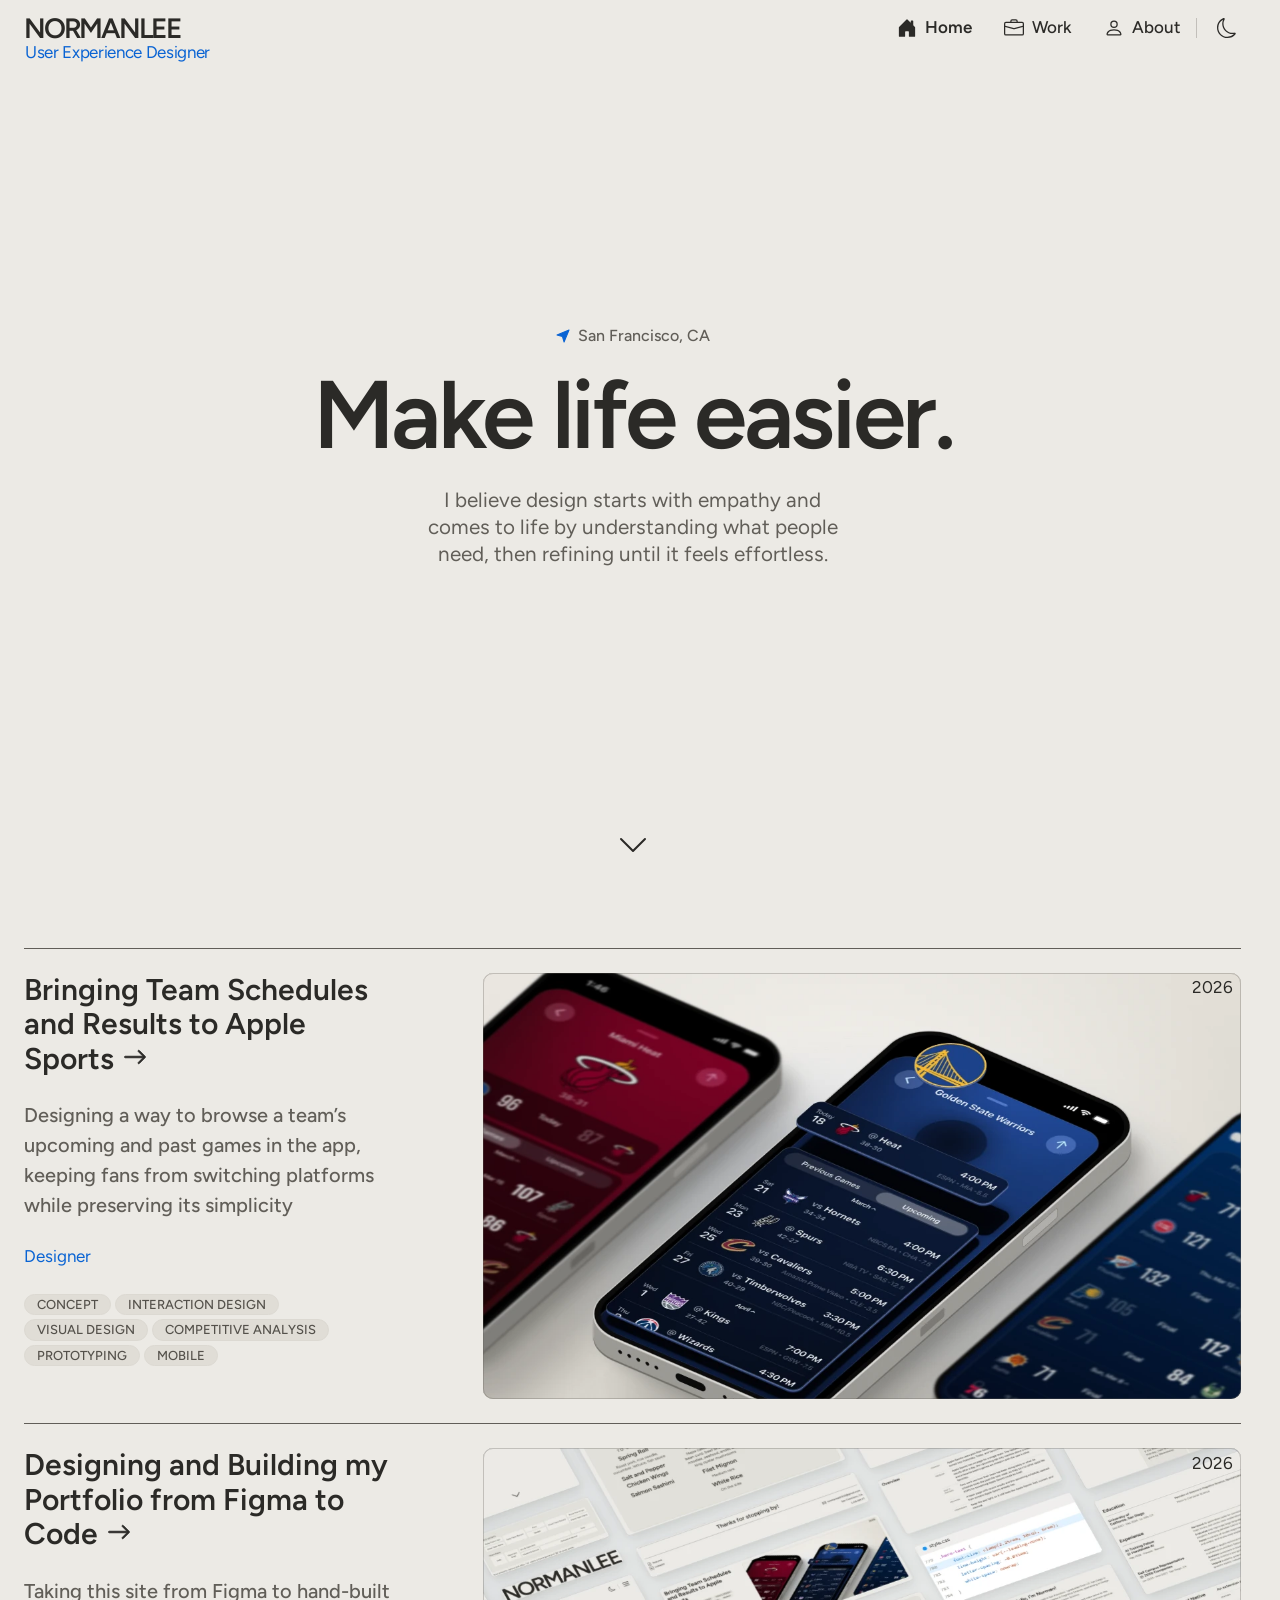
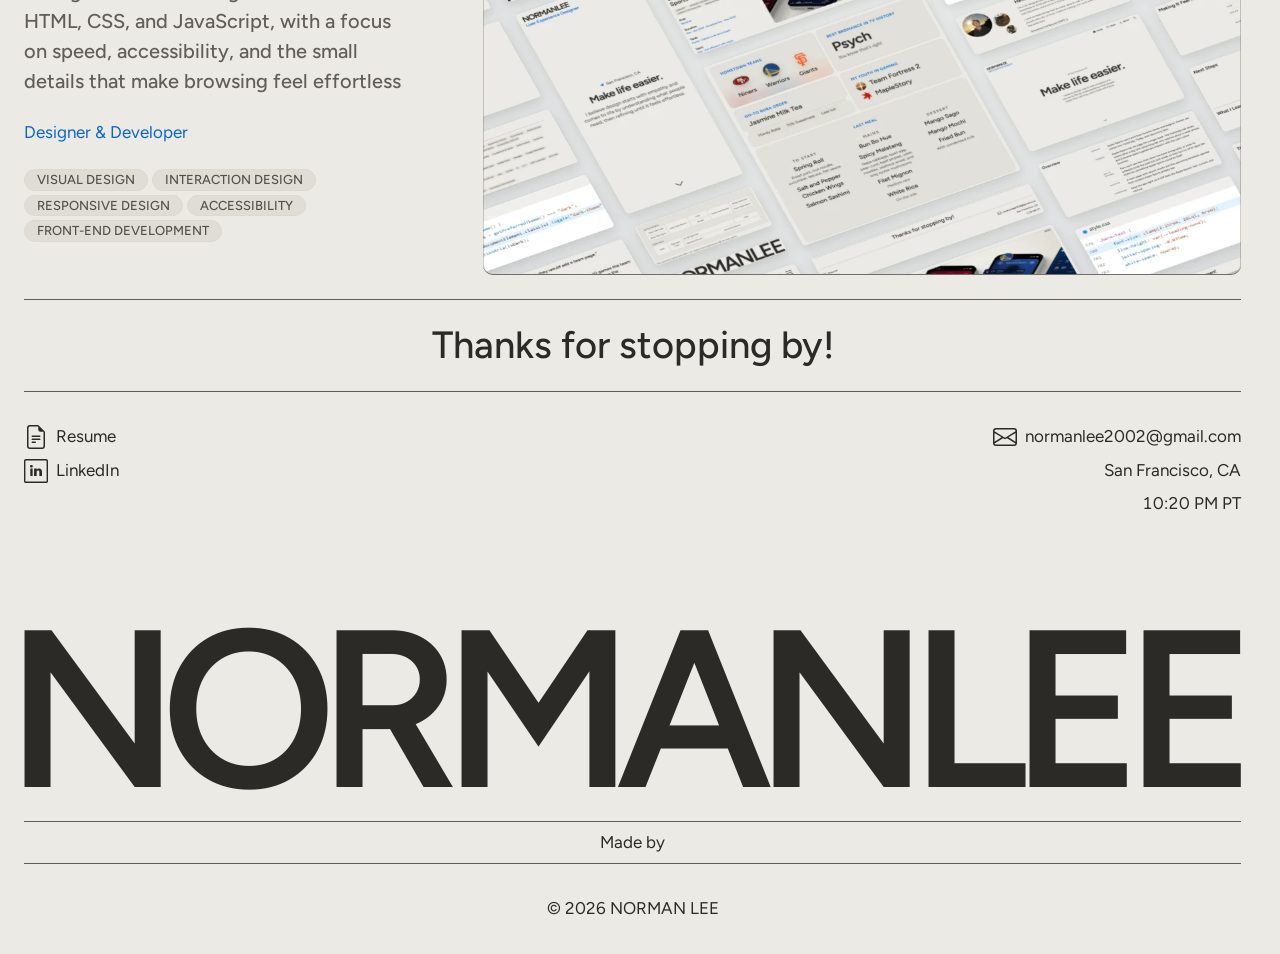
==== index.html @ 9d794429 "Optimized the smoothness more from page switches to still cover photos" ====
<!DOCTYPE html>
<html lang="en">
<head>
    <meta charset="UTF-8">
    <meta name="viewport" content="width=device-width, initial-scale=1.0">
    <title>Norman Lee - UX Designer</title>
    <meta name="description" content="Hi, I'm Norman, a UX designer in San Francisco. I believe design starts with empathy and comes to life by understanding what people need, then refining until it feels effortless.">
    <link rel="canonical" href="https://normanmade.com/">
    <!-- Link Previews -->
    <meta property="og:type" content="website">
    <meta property="og:site_name" content="normanmade.com">
    <meta property="og:title" content="Norman Lee - UX Designer">
    <meta property="og:description" content="Hi, I'm Norman, a UX designer in San Francisco. I believe design starts with empathy and comes to life by understanding what people need, then refining until it feels effortless.">
    <meta property="og:url" content="https://normanmade.com/">
    <meta property="og:image" content="https://normanmade.com/images/og-image.png?v=3">
    <meta property="og:image:width" content="1200">
    <meta property="og:image:height" content="630">
    <meta property="og:image:alt" content="Norman Lee, User Experience Designer. Make life easier. Design with empathy.">
    <meta name="twitter:card" content="summary_large_image">
    <!-- Icons -->
    <link rel="icon" href="/favicon.ico?v=4" sizes="48x48">
    <link rel="icon" href="/favicon.svg?v=4" type="image/svg+xml">
    <link rel="icon" href="/icon-192.png?v=4" type="image/png" sizes="192x192">
    <link rel="apple-touch-icon" href="/apple-touch-icon.png?v=3">
    <!-- Load Theme -->
    <script>
        // Arriving through a page transition, or from another page of this site: no load-in fade, the page is simply
        // there, the way the one before it was (style.css). The fade is for arriving at the site
        addEventListener("pagereveal", (e) => {
            if (e.viewTransition) document.documentElement.classList.add("from-transition");
        });
        try {
            if (document.referrer && new URL(document.referrer).origin === location.origin) {
                document.documentElement.classList.add("from-transition");
            }
        } catch (e) {}
        {
            const savedTheme = localStorage.getItem("theme");
            const systemPrefersDark = window.matchMedia("(prefers-color-scheme: dark)").matches;
            if (savedTheme === "dark" || (!savedTheme && systemPrefersDark)) {
                document.documentElement.classList.add("dark-theme");
            }
        }
        // Drawing without a graphics card, as found by script.js on an earlier page or visit: the lighter look from the
        // first frame (style.css)
        try {
            if (/^(low|slow)$/.test(localStorage.getItem("gfx"))) document.documentElement.classList.add("low-gfx");
        } catch (e) {}
    </script>
    <link rel="preload" href="/assets/fonts/figtree-latin.woff2" as="font" type="font/woff2" crossorigin>
    <link rel="stylesheet" href="/css/style.css">
    <script src="/js/script.js" defer></script>
    <!-- Instant pages (Chrome, Edge): the site's other pages are fetched as soon as this one loads (a few KB each), and a
         page is prepared whole in the background once you point at a link to it, so it opens at once when clicked, on
         touch screens too. Other browsers get a head start from script.js -->
    <script type="speculationrules">
        {"prefetch": [{"where": {"and": [{"href_matches": "/*"}, {"not": {"href_matches": ["/prototypes/*", "/*.pdf", "/*.png", "/*.webp", "/*.mp4"]}}]}, "eagerness": "immediate"}],
         "prerender": [{"where": {"and": [{"href_matches": "/*"}, {"not": {"href_matches": ["/prototypes/*", "/*.pdf", "/*.png", "/*.webp", "/*.mp4"]}}]}, "eagerness": "moderate"}]}
    </script>
</head>
<body>
    <!-- Header -->
    <div class="header">
        <div class="name">
            <a href="/"><span class="name-chevron" aria-hidden="true"><svg xmlns="http://www.w3.org/2000/svg" width="16" height="16" fill="currentColor" viewBox="0 0 16 16"><path fill-rule="evenodd" d="M11.354 1.646a.5.5 0 0 1 0 .708L5.707 8l5.647 5.646a.5.5 0 0 1-.708.708l-6-6a.5.5 0 0 1 0-.708l6-6a.5.5 0 0 1 .708 0"/></svg></span>NORMANLEE</a>
        </div>
        <div class="nav-container">
            <button class="theme-toggle-btn" aria-label="Change to dark mode" title="Change to dark mode">
                <!-- Sun Icon -->
                <svg class="sun-icon" xmlns="http://www.w3.org/2000/svg" width="20" height="20" fill="currentColor" viewBox="0 0 16 16">
                    <path d="M8 11a3 3 0 1 1 0-6 3 3 0 0 1 0 6m0 1a4 4 0 1 0 0-8 4 4 0 0 0 0 8M8 0a.5.5 0 0 1 .5.5v2a.5.5 0 0 1-1 0v-2A.5.5 0 0 1 8 0m0 13a.5.5 0 0 1 .5.5v2a.5.5 0 0 1-1 0v-2A.5.5 0 0 1 8 13m8-5a.5.5 0 0 1-.5.5h-2a.5.5 0 0 1 0-1h2a.5.5 0 0 1 .5.5M3 8a.5.5 0 0 1-.5.5h-2a.5.5 0 0 1 0-1h2A.5.5 0 0 1 3 8m10.657-5.657a.5.5 0 0 1 0 .707l-1.414 1.415a.5.5 0 1 1-.707-.708l1.414-1.414a.5.5 0 0 1 .707 0m-9.193 9.193a.5.5 0 0 1 0 .707L3.05 13.657a.5.5 0 0 1-.707-.707l1.414-1.414a.5.5 0 0 1 .707 0m9.193 2.121a.5.5 0 0 1-.707 0l-1.414-1.414a.5.5 0 0 1 .707-.707l1.414 1.414a.5.5 0 0 1 0 .707M4.464 4.465a.5.5 0 0 1-.707 0L2.343 3.05a.5.5 0 1 1 .707-.707l1.414 1.414a.5.5 0 0 1 0 .708"/>
                </svg>
                <!-- Sun Icon Fill -->
                <svg class="sun-icon-fill" xmlns="http://www.w3.org/2000/svg" width="20" height="20" fill="currentColor" viewBox="0 0 16 16">
                    <path d="M8 12a4 4 0 1 0 0-8 4 4 0 0 0 0 8M8 0a.5.5 0 0 1 .5.5v2a.5.5 0 0 1-1 0v-2A.5.5 0 0 1 8 0m0 13a.5.5 0 0 1 .5.5v2a.5.5 0 0 1-1 0v-2A.5.5 0 0 1 8 13m8-5a.5.5 0 0 1-.5.5h-2a.5.5 0 0 1 0-1h2a.5.5 0 0 1 .5.5M3 8a.5.5 0 0 1-.5.5h-2a.5.5 0 0 1 0-1h2A.5.5 0 0 1 3 8m10.657-5.657a.5.5 0 0 1 0 .707l-1.414 1.415a.5.5 0 1 1-.707-.708l1.414-1.414a.5.5 0 0 1 .707 0m-9.193 9.193a.5.5 0 0 1 0 .707L3.05 13.657a.5.5 0 0 1-.707-.707l1.414-1.414a.5.5 0 0 1 .707 0m9.193 2.121a.5.5 0 0 1-.707 0l-1.414-1.414a.5.5 0 0 1 .707-.707l1.414 1.414a.5.5 0 0 1 0 .707M4.464 4.465a.5.5 0 0 1-.707 0L2.343 3.05a.5.5 0 1 1 .707-.707l1.414 1.414a.5.5 0 0 1 0 .708"/>
                </svg>
                <!-- Moon Icon -->
                <svg class="moon-icon" xmlns="http://www.w3.org/2000/svg" width="20" height="20" fill="currentColor" viewBox="0 0 16 16">
                    <path d="M6 .278a.77.77 0 0 1 .08.858 7.2 7.2 0 0 0-.878 3.46c0 4.021 3.278 7.277 7.318 7.277q.792-.001 1.533-.16a.79.79 0 0 1 .81.316.73.73 0 0 1-.031.893A8.35 8.35 0 0 1 8.344 16C3.734 16 0 12.286 0 7.71 0 4.266 2.114 1.312 5.124.06A.75.75 0 0 1 6 .278M4.858 1.311A7.27 7.27 0 0 0 1.025 7.71c0 4.02 3.279 7.276 7.319 7.276a7.32 7.32 0 0 0 5.205-2.162q-.506.063-1.029.063c-4.61 0-8.343-3.714-8.343-8.29 0-1.167.242-2.278.681-3.286"/>
                </svg>
                <!-- Moon Icon Fill -->
                <svg class="moon-icon-fill" xmlns="http://www.w3.org/2000/svg" width="20" height="20" fill="currentColor" viewBox="0 0 16 16">
                    <path d="M6 .278a.77.77 0 0 1 .08.858 7.2 7.2 0 0 0-.878 3.46c0 4.021 3.278 7.277 7.318 7.277q.792-.001 1.533-.16a.79.79 0 0 1 .81.316.73.73 0 0 1-.031.893A8.35 8.35 0 0 1 8.344 16C3.734 16 0 12.286 0 7.71 0 4.266 2.114 1.312 5.124.06A.75.75 0 0 1 6 .278"/>
                </svg>
            </button>
            <button class="hamburger-menu" aria-label="Toggle menu" aria-expanded="false">
                <span class="hamburger-box" aria-hidden="true">
                    <span class="bar bar-top"></span>
                    <span class="bar bar-middle"></span>
                    <span class="bar bar-bottom"></span>
                </span>
            </button>
        </div>
        <div class="expanded-menu hidden" id="menu">
            <a href="/" class="menu-item" aria-current="page">
                <!-- Home Icon -->
                <svg class="icon-outline" xmlns="http://www.w3.org/2000/svg" width="20" height="20" fill="currentColor" viewBox="0 0 16 16">
                    <path d="M8.354 1.146a.5.5 0 0 0-.708 0l-6 6A.5.5 0 0 0 1.5 7.5v7a.5.5 0 0 0 .5.5h4.5a.5.5 0 0 0 .5-.5v-4h2v4a.5.5 0 0 0 .5.5H14a.5.5 0 0 0 .5-.5v-7a.5.5 0 0 0-.146-.354L13 5.793V2.5a.5.5 0 0 0-.5-.5h-1a.5.5 0 0 0-.5.5v1.293zM2.5 14V7.707l5.5-5.5 5.5 5.5V14H10v-4a.5.5 0 0 0-.5-.5h-3a.5.5 0 0 0-.5.5v4z"/>
                </svg>
                <!-- Home Fill -->
                <svg class="icon-fill" xmlns="http://www.w3.org/2000/svg" width="20" height="20" fill="currentColor" viewBox="0 0 16 16">
                    <path d="M6.5 14.5v-3.505c0-.245.25-.495.5-.495h2c.25 0 .5.25.5.5v3.5a.5.5 0 0 0 .5.5h4a.5.5 0 0 0 .5-.5v-7a.5.5 0 0 0-.146-.354L13 5.793V2.5a.5.5 0 0 0-.5-.5h-1a.5.5 0 0 0-.5.5v1.293L8.354 1.146a.5.5 0 0 0-.708 0l-6 6A.5.5 0 0 0 1.5 7.5v7a.5.5 0 0 0 .5.5h4a.5.5 0 0 0 .5-.5"/>
                </svg>
                <span>Home</span>
            </a>

            <div class="nav-dropdown">
                <a href="/work" class="menu-item">
                    <!-- Work Icon -->
                    <svg class="icon-outline" xmlns="http://www.w3.org/2000/svg" width="20" height="20" fill="currentColor" viewBox="0 0 16 16">
                        <path d="M6.5 1A1.5 1.5 0 0 0 5 2.5V3H1.5A1.5 1.5 0 0 0 0 4.5v8A1.5 1.5 0 0 0 1.5 14h13a1.5 1.5 0 0 0 1.5-1.5v-8A1.5 1.5 0 0 0 14.5 3H11v-.5A1.5 1.5 0 0 0 9.5 1zm0 1h3a.5.5 0 0 1 .5.5V3H6v-.5a.5.5 0 0 1 .5-.5m1.886 6.914L15 7.151V12.5a.5.5 0 0 1-.5.5h-13a.5.5 0 0 1-.5-.5V7.15l6.614 1.764a1.5 1.5 0 0 0 .772 0M1.5 4h13a.5.5 0 0 1 .5.5v1.616L8.129 7.948a.5.5 0 0 1-.258 0L1 6.116V4.5a.5.5 0 0 1 .5-.5"/>
                    </svg>
                    <!-- Work Fill -->
                    <svg class="icon-fill" xmlns="http://www.w3.org/2000/svg" width="20" height="20" fill="currentColor" viewBox="0 0 16 16">
                        <path d="M6.5 1A1.5 1.5 0 0 0 5 2.5V3H1.5A1.5 1.5 0 0 0 0 4.5v1.384l7.614 2.03a1.5 1.5 0 0 0 .772 0L16 5.884V4.5A1.5 1.5 0 0 0 14.5 3H11v-.5A1.5 1.5 0 0 0 9.5 1zm0 1h3a.5.5 0 0 1 .5.5V3H6v-.5a.5.5 0 0 1 .5-.5"/>
                        <path d="M0 12.5A1.5 1.5 0 0 0 1.5 14h13a1.5 1.5 0 0 0 1.5-1.5V6.85L8.129 8.947a.5.5 0 0 1-.258 0L0 6.85z"/>
                    </svg>
                    <span>Work</span>
                </a>
                <div class="project-menu">
                    <div class="project-menu-panel">
                        <a href="/apple-sports-concept" class="project-menu-item">Bringing Team Schedules and Results to Apple Sports</a>
                        <a href="/portfolio" class="project-menu-item">Designing and Building my Portfolio from Figma to Code</a>
                    </div>
                </div>
            </div>

            <a href="/about" class="menu-item">
                <!-- About Icon -->
                <svg class="icon-outline" xmlns="http://www.w3.org/2000/svg" width="20" height="20" fill="currentColor" viewBox="0 0 16 16">
                    <path d="M8 8a3 3 0 1 0 0-6 3 3 0 0 0 0 6m2-3a2 2 0 1 1-4 0 2 2 0 0 1 4 0m4 8c0 1-1 1-1 1H3s-1 0-1-1 1-4 6-4 6 3 6 4m-1-.004c-.001-.246-.154-.986-.832-1.664C11.516 10.68 10.289 10 8 10s-3.516.68-4.168 1.332c-.678.678-.83 1.418-.832 1.664z"/>
                </svg>
                <!-- About Fill -->
                <svg class="icon-fill" xmlns="http://www.w3.org/2000/svg" width="20" height="20" fill="currentColor" viewBox="0 0 16 16">
                    <path d="M3 14s-1 0-1-1 1-4 6-4 6 3 6 4-1 1-1 1zm5-6a3 3 0 1 0 0-6 3 3 0 0 0 0 6"/>
                </svg>
                <span>About</span>
            </a>

        </div>
    </div>
    <!-- Hero Section -->
    <div class="section-hero">
        <div class="title" data-fade="0">
            <p>User Experience Designer</p>
        </div>
        <div class="hero-section">
            <p class="hero-eyebrow" data-fade="1"><span class="location-arrow" aria-hidden="true"><svg xmlns="http://www.w3.org/2000/svg" viewBox="0 0 24 24"><path d="M12 2.5 19.5 20.5 12 16.5 4.5 20.5Z"/></svg></span>San Francisco, CA</p>
            <h1 class="hero-text"><span class="hero-word" data-fade="2">Make</span> <span class="hero-word" data-fade="2">life</span> <span class="hero-word" data-fade="2">easier.</span></h1>
            <p class="hero-description" data-fade="4">I believe design starts with empathy and comes to life by understanding what people need, then refining until it feels effortless.</p>
        </div>
        <a href="#work" class="scroll-down" data-fade="5" aria-label="Scroll to work">
            <span class="scroll-down-bounce">
                <svg xmlns="http://www.w3.org/2000/svg" width="32" height="32" fill="currentColor" class="bi bi-chevron-down" viewBox="0 0 16 16" aria-hidden="true">
                    <path fill-rule="evenodd" d="M1.646 4.646a.5.5 0 0 1 .708 0L8 10.293l5.646-5.647a.5.5 0 0 1 .708.708l-6 6a.5.5 0 0 1-.708 0l-6-6a.5.5 0 0 1 0-.708"/>
                </svg>
            </span>
        </a>
    </div>
    <div class="section-work" id="work" data-fade="6">
        <div class="work-card card-first">
            <a href="/apple-sports-concept" class="work-thumbnail" tabindex="-1" aria-hidden="true">
                <div class="cover-screens" aria-hidden="true">
                    <!-- the cover at rest, as one picture of itself; the live cover below is built only when pointed at (style.css) -->
                    <img class="cover-poster is-light" src="/images/apple-sports/cover-poster-light-960.webp" srcset="/images/apple-sports/cover-poster-light-640.webp 1280w, /images/apple-sports/cover-poster-light-960.webp 1920w, /images/apple-sports/cover-poster-light-1320.webp 2640w" sizes="(max-width: 767px) calc(146vw - 47px), (max-width: 1023px) calc(146vw - 78px), min(88vw, 1290px)" alt="" width="2640" height="1320" loading="lazy"><img class="cover-poster is-dark" src="/images/apple-sports/cover-poster-dark-960.webp" srcset="/images/apple-sports/cover-poster-dark-640.webp 1280w, /images/apple-sports/cover-poster-dark-960.webp 1920w, /images/apple-sports/cover-poster-dark-1320.webp 2640w" sizes="(max-width: 767px) calc(146vw - 47px), (max-width: 1023px) calc(146vw - 78px), min(88vw, 1290px)" alt="" width="2640" height="1320" loading="lazy">
                    <div class="cover-floor">
                        <span class="cover-phone"><img src="/images/apple-sports/cover-heat.webp?v=3" alt="" width="560" height="1214" loading="lazy"><i class="cover-key"></i><i class="cover-key is-flush"></i><i class="cover-port"></i></span>
                        <span class="cover-phone">
                            <img src="/images/apple-sports/cover-hero-base.webp?v=2" alt="" width="640" height="1387" loading="lazy">
                            <!-- the shadows the lifted parts throw onto the spots they came from (style.css) -->
                            <i class="cover-shade is-list"></i><i class="cover-shade is-today"></i><i class="cover-shade is-logo"></i>
                            <img class="cover-layer is-list" src="/images/apple-sports/cover-hero-list.webp?v=2" alt="" width="562" height="774" loading="lazy">
                            <img class="cover-layer is-today" src="/images/apple-sports/cover-hero-today.webp?v=2" alt="" width="562" height="111" loading="lazy">
                            <img class="cover-layer is-logo" src="/images/apple-sports/cover-hero-logo.webp?v=2" alt="" width="172" height="172" loading="lazy">
                            <i class="cover-key"></i><i class="cover-key is-flush"></i><i class="cover-port"></i>
                        </span>
                        <span class="cover-phone"><img src="/images/apple-sports/cover-scores.webp" alt="" width="560" height="1214" loading="lazy"><i class="cover-key"></i><i class="cover-key is-flush"></i><i class="cover-port"></i></span>
                    </div>
                </div>
                <p>2026</p>
                <span class="view-project" aria-hidden="true">View Details<svg xmlns="http://www.w3.org/2000/svg" width="16" height="16" fill="currentColor" viewBox="0 0 16 16"><path fill-rule="evenodd" d="M1 8a.5.5 0 0 1 .5-.5h11.793l-3.147-3.146a.5.5 0 0 1 .708-.708l4 4a.5.5 0 0 1 0 .708l-4 4a.5.5 0 0 1-.708-.708L13.293 8.5H1.5A.5.5 0 0 1 1 8"/></svg></span>
            </a>
            <h2 class="work-header">
                <a href="/apple-sports-concept" class="work-link">Bringing Team Schedules and Results to Apple <span class="keep-together">Sports<span class="link-arrow" aria-hidden="true"><svg xmlns="http://www.w3.org/2000/svg" width="16" height="16" fill="currentColor" viewBox="0 0 16 16"><path fill-rule="evenodd" d="M1 8a.5.5 0 0 1 .5-.5h11.793l-3.147-3.146a.5.5 0 0 1 .708-.708l4 4a.5.5 0 0 1 0 .708l-4 4a.5.5 0 0 1-.708-.708L13.293 8.5H1.5A.5.5 0 0 1 1 8"/></svg></span></span></a>
            </h2>
            <p class="work-description">Designing a way to browse a team’s upcoming and past games in the app, keeping fans from switching platforms while preserving its simplicity</p>
            <p class="work-title">Designer</p>
            <div class="tag-container">
                <span class="pill-tag">CONCEPT</span>
                <span class="pill-tag">INTERACTION DESIGN</span>
                <span class="pill-tag">VISUAL DESIGN</span>
                <span class="pill-tag">COMPETITIVE ANALYSIS</span>
                <span class="pill-tag">PROTOTYPING</span>
                <span class="pill-tag">MOBILE</span>
            </div>
        </div>
        <div class="work-card">
            <a href="/portfolio" class="work-thumbnail" tabindex="-1" aria-hidden="true">
                <div class="cover-wall" aria-hidden="true">
                    <!-- the wall at rest, as one picture of itself; the live wall below is built only when pointed at (style.css) -->
                    <img class="cover-poster is-light" src="/images/portfolio/cover-poster-light-960.webp" srcset="/images/portfolio/cover-poster-light-640.webp 1280w, /images/portfolio/cover-poster-light-960.webp 1920w, /images/portfolio/cover-poster-light-1320.webp 2640w" sizes="(max-width: 767px) calc(146vw - 47px), (max-width: 1023px) calc(146vw - 78px), min(88vw, 1290px)" alt="" width="2640" height="1320" loading="lazy"><img class="cover-poster is-dark" src="/images/portfolio/cover-poster-dark-960.webp" srcset="/images/portfolio/cover-poster-dark-640.webp 1280w, /images/portfolio/cover-poster-dark-960.webp 1920w, /images/portfolio/cover-poster-dark-1320.webp 2640w" sizes="(max-width: 767px) calc(146vw - 47px), (max-width: 1023px) calc(146vw - 78px), min(88vw, 1290px)" alt="" width="2640" height="1320" loading="lazy">
                    <div class="cover-wall-plane">
                        <div class="cover-wall-col" style="--w: 44cqh">
                            <div class="cover-wall-track">
                                <div class="cover-wall-tile is-desktop"><img class="is-light" src="/images/portfolio/home-desktop-light.webp" alt="" width="2400" height="1350" loading="lazy"><img class="is-dark" src="/images/portfolio/home-desktop-dark.webp" alt="" width="2400" height="1350" loading="lazy"></div>
                                <div class="cover-wall-tile"><img class="is-light" src="/images/portfolio/cover-snip-about-skills-light.webp" alt="" width="600" height="238" loading="lazy"><img class="is-dark" src="/images/portfolio/cover-snip-about-skills-dark.webp" alt="" width="600" height="238" loading="lazy"></div>
                                <div class="cover-wall-tile cover-wall-code is-js"><p class="cover-wall-tab">script.js</p><pre><span><i>222</i><span class="t-kw">function</span> <span class="t-fn">applyTheme</span><span class="t-mute">(</span><span class="t-mute">)</span> <span class="t-mute">{</span></span><span><i>223</i>    <span class="t-kw">const</span> isDark <span class="t-mute">=</span> <span class="t-fn">getPreferredTheme</span><span class="t-mute">(</span><span class="t-mute">)</span> <span class="t-mute">===</span> <span class="t-val">"dark"</span><span class="t-mute">;</span></span><span class="is-hot"><i>224</i>    document<span class="t-mute">.</span>documentElement<span class="t-mute">.</span>classList<span class="t-mute">.</span><span class="t-fn">toggle</span><span class="t-mute">(</span><span class="t-val">"dark-theme"</span><span class="t-mute">,</span> isDark<span class="t-mute">)</span><span class="t-mute">;</span></span><span><i>225</i>    <span class="t-fn">updateButtonAria</span><span class="t-mute">(</span>isDark<span class="t-mute">)</span><span class="t-mute">;</span></span><span><i>226</i><span class="t-mute">}</span></span></pre></div>
                                <div class="cover-wall-tile"><img class="is-light" src="/images/portfolio/cover-snip-apple-quotes-light.webp" alt="" width="600" height="258" loading="lazy"><img class="is-dark" src="/images/portfolio/cover-snip-apple-quotes-dark.webp" alt="" width="600" height="258" loading="lazy"></div>
                                <div class="cover-wall-tile is-desktop"><img class="is-light" src="/images/portfolio/home-desktop-light.webp" alt="" width="2400" height="1350" loading="lazy"><img class="is-dark" src="/images/portfolio/home-desktop-dark.webp" alt="" width="2400" height="1350" loading="lazy"></div>
                                <div class="cover-wall-tile"><img class="is-light" src="/images/portfolio/cover-snip-about-skills-light.webp" alt="" width="600" height="238" loading="lazy"><img class="is-dark" src="/images/portfolio/cover-snip-about-skills-dark.webp" alt="" width="600" height="238" loading="lazy"></div>
                                <div class="cover-wall-tile cover-wall-code is-js"><p class="cover-wall-tab">script.js</p><pre><span><i>222</i><span class="t-kw">function</span> <span class="t-fn">applyTheme</span><span class="t-mute">(</span><span class="t-mute">)</span> <span class="t-mute">{</span></span><span><i>223</i>    <span class="t-kw">const</span> isDark <span class="t-mute">=</span> <span class="t-fn">getPreferredTheme</span><span class="t-mute">(</span><span class="t-mute">)</span> <span class="t-mute">===</span> <span class="t-val">"dark"</span><span class="t-mute">;</span></span><span class="is-hot"><i>224</i>    document<span class="t-mute">.</span>documentElement<span class="t-mute">.</span>classList<span class="t-mute">.</span><span class="t-fn">toggle</span><span class="t-mute">(</span><span class="t-val">"dark-theme"</span><span class="t-mute">,</span> isDark<span class="t-mute">)</span><span class="t-mute">;</span></span><span><i>225</i>    <span class="t-fn">updateButtonAria</span><span class="t-mute">(</span>isDark<span class="t-mute">)</span><span class="t-mute">;</span></span><span><i>226</i><span class="t-mute">}</span></span></pre></div>
                                <div class="cover-wall-tile"><img class="is-light" src="/images/portfolio/cover-snip-apple-quotes-light.webp" alt="" width="600" height="258" loading="lazy"><img class="is-dark" src="/images/portfolio/cover-snip-apple-quotes-dark.webp" alt="" width="600" height="258" loading="lazy"></div>
                                <div class="cover-wall-tile is-desktop"><img class="is-light" src="/images/portfolio/home-desktop-light.webp" alt="" width="2400" height="1350" loading="lazy"><img class="is-dark" src="/images/portfolio/home-desktop-dark.webp" alt="" width="2400" height="1350" loading="lazy"></div>
                                <div class="cover-wall-tile"><img class="is-light" src="/images/portfolio/cover-snip-about-skills-light.webp" alt="" width="600" height="238" loading="lazy"><img class="is-dark" src="/images/portfolio/cover-snip-about-skills-dark.webp" alt="" width="600" height="238" loading="lazy"></div>
                                <div class="cover-wall-tile cover-wall-code is-js"><p class="cover-wall-tab">script.js</p><pre><span><i>222</i><span class="t-kw">function</span> <span class="t-fn">applyTheme</span><span class="t-mute">(</span><span class="t-mute">)</span> <span class="t-mute">{</span></span><span><i>223</i>    <span class="t-kw">const</span> isDark <span class="t-mute">=</span> <span class="t-fn">getPreferredTheme</span><span class="t-mute">(</span><span class="t-mute">)</span> <span class="t-mute">===</span> <span class="t-val">"dark"</span><span class="t-mute">;</span></span><span class="is-hot"><i>224</i>    document<span class="t-mute">.</span>documentElement<span class="t-mute">.</span>classList<span class="t-mute">.</span><span class="t-fn">toggle</span><span class="t-mute">(</span><span class="t-val">"dark-theme"</span><span class="t-mute">,</span> isDark<span class="t-mute">)</span><span class="t-mute">;</span></span><span><i>225</i>    <span class="t-fn">updateButtonAria</span><span class="t-mute">(</span>isDark<span class="t-mute">)</span><span class="t-mute">;</span></span><span><i>226</i><span class="t-mute">}</span></span></pre></div>
                                <div class="cover-wall-tile"><img class="is-light" src="/images/portfolio/cover-snip-apple-quotes-light.webp" alt="" width="600" height="258" loading="lazy"><img class="is-dark" src="/images/portfolio/cover-snip-apple-quotes-dark.webp" alt="" width="600" height="258" loading="lazy"></div>
                                <div class="cover-wall-tile is-desktop"><img class="is-light" src="/images/portfolio/home-desktop-light.webp" alt="" width="2400" height="1350" loading="lazy"><img class="is-dark" src="/images/portfolio/home-desktop-dark.webp" alt="" width="2400" height="1350" loading="lazy"></div>
                                <div class="cover-wall-tile"><img class="is-light" src="/images/portfolio/cover-snip-about-skills-light.webp" alt="" width="600" height="238" loading="lazy"><img class="is-dark" src="/images/portfolio/cover-snip-about-skills-dark.webp" alt="" width="600" height="238" loading="lazy"></div>
                                <div class="cover-wall-tile cover-wall-code is-js"><p class="cover-wall-tab">script.js</p><pre><span><i>222</i><span class="t-kw">function</span> <span class="t-fn">applyTheme</span><span class="t-mute">(</span><span class="t-mute">)</span> <span class="t-mute">{</span></span><span><i>223</i>    <span class="t-kw">const</span> isDark <span class="t-mute">=</span> <span class="t-fn">getPreferredTheme</span><span class="t-mute">(</span><span class="t-mute">)</span> <span class="t-mute">===</span> <span class="t-val">"dark"</span><span class="t-mute">;</span></span><span class="is-hot"><i>224</i>    document<span class="t-mute">.</span>documentElement<span class="t-mute">.</span>classList<span class="t-mute">.</span><span class="t-fn">toggle</span><span class="t-mute">(</span><span class="t-val">"dark-theme"</span><span class="t-mute">,</span> isDark<span class="t-mute">)</span><span class="t-mute">;</span></span><span><i>225</i>    <span class="t-fn">updateButtonAria</span><span class="t-mute">(</span>isDark<span class="t-mute">)</span><span class="t-mute">;</span></span><span><i>226</i><span class="t-mute">}</span></span></pre></div>
                                <div class="cover-wall-tile"><img class="is-light" src="/images/portfolio/cover-snip-apple-quotes-light.webp" alt="" width="600" height="258" loading="lazy"><img class="is-dark" src="/images/portfolio/cover-snip-apple-quotes-dark.webp" alt="" width="600" height="258" loading="lazy"></div>
                            </div>
                        </div>
                        <div class="cover-wall-col" style="--w: 30cqh; --time: 64s">
                            <div class="cover-wall-track">
                                <div class="cover-wall-tile"><img class="is-light" src="/images/portfolio/home-mobile-light.webp" alt="" width="786" height="1704" loading="lazy"><img class="is-dark" src="/images/portfolio/home-mobile-dark.webp" alt="" width="786" height="1704" loading="lazy"></div>
                                <div class="cover-wall-tile"><img class="is-light" src="/images/portfolio/cover-snip-apple-anatomy-light.webp" alt="" width="600" height="258" loading="lazy"><img class="is-dark" src="/images/portfolio/cover-snip-apple-anatomy-dark.webp" alt="" width="600" height="258" loading="lazy"></div>
                                <div class="cover-wall-tile"><img class="is-light" src="/images/portfolio/cover-snip-footer-light.webp" alt="" width="600" height="87" loading="lazy"><img class="is-dark" src="/images/portfolio/cover-snip-footer-dark.webp" alt="" width="600" height="87" loading="lazy"></div>
                                <div class="cover-wall-tile"><img class="is-light" src="/images/portfolio/home-mobile-light.webp" alt="" width="786" height="1704" loading="lazy"><img class="is-dark" src="/images/portfolio/home-mobile-dark.webp" alt="" width="786" height="1704" loading="lazy"></div>
                                <div class="cover-wall-tile"><img class="is-light" src="/images/portfolio/cover-snip-apple-anatomy-light.webp" alt="" width="600" height="258" loading="lazy"><img class="is-dark" src="/images/portfolio/cover-snip-apple-anatomy-dark.webp" alt="" width="600" height="258" loading="lazy"></div>
                                <div class="cover-wall-tile"><img class="is-light" src="/images/portfolio/cover-snip-footer-light.webp" alt="" width="600" height="87" loading="lazy"><img class="is-dark" src="/images/portfolio/cover-snip-footer-dark.webp" alt="" width="600" height="87" loading="lazy"></div>
                                <div class="cover-wall-tile"><img class="is-light" src="/images/portfolio/home-mobile-light.webp" alt="" width="786" height="1704" loading="lazy"><img class="is-dark" src="/images/portfolio/home-mobile-dark.webp" alt="" width="786" height="1704" loading="lazy"></div>
                                <div class="cover-wall-tile"><img class="is-light" src="/images/portfolio/cover-snip-apple-anatomy-light.webp" alt="" width="600" height="258" loading="lazy"><img class="is-dark" src="/images/portfolio/cover-snip-apple-anatomy-dark.webp" alt="" width="600" height="258" loading="lazy"></div>
                                <div class="cover-wall-tile"><img class="is-light" src="/images/portfolio/cover-snip-footer-light.webp" alt="" width="600" height="87" loading="lazy"><img class="is-dark" src="/images/portfolio/cover-snip-footer-dark.webp" alt="" width="600" height="87" loading="lazy"></div>
                                <!-- again, so the loop has no seam -->
                                <div class="cover-wall-tile"><img class="is-light" src="/images/portfolio/home-mobile-light.webp" alt="" width="786" height="1704" loading="lazy"><img class="is-dark" src="/images/portfolio/home-mobile-dark.webp" alt="" width="786" height="1704" loading="lazy"></div>
                                <div class="cover-wall-tile"><img class="is-light" src="/images/portfolio/cover-snip-apple-anatomy-light.webp" alt="" width="600" height="258" loading="lazy"><img class="is-dark" src="/images/portfolio/cover-snip-apple-anatomy-dark.webp" alt="" width="600" height="258" loading="lazy"></div>
                                <div class="cover-wall-tile"><img class="is-light" src="/images/portfolio/cover-snip-footer-light.webp" alt="" width="600" height="87" loading="lazy"><img class="is-dark" src="/images/portfolio/cover-snip-footer-dark.webp" alt="" width="600" height="87" loading="lazy"></div>
                                <div class="cover-wall-tile"><img class="is-light" src="/images/portfolio/home-mobile-light.webp" alt="" width="786" height="1704" loading="lazy"><img class="is-dark" src="/images/portfolio/home-mobile-dark.webp" alt="" width="786" height="1704" loading="lazy"></div>
                                <div class="cover-wall-tile"><img class="is-light" src="/images/portfolio/cover-snip-apple-anatomy-light.webp" alt="" width="600" height="258" loading="lazy"><img class="is-dark" src="/images/portfolio/cover-snip-apple-anatomy-dark.webp" alt="" width="600" height="258" loading="lazy"></div>
                                <div class="cover-wall-tile"><img class="is-light" src="/images/portfolio/cover-snip-footer-light.webp" alt="" width="600" height="87" loading="lazy"><img class="is-dark" src="/images/portfolio/cover-snip-footer-dark.webp" alt="" width="600" height="87" loading="lazy"></div>
                                <div class="cover-wall-tile"><img class="is-light" src="/images/portfolio/home-mobile-light.webp" alt="" width="786" height="1704" loading="lazy"><img class="is-dark" src="/images/portfolio/home-mobile-dark.webp" alt="" width="786" height="1704" loading="lazy"></div>
                                <div class="cover-wall-tile"><img class="is-light" src="/images/portfolio/cover-snip-apple-anatomy-light.webp" alt="" width="600" height="258" loading="lazy"><img class="is-dark" src="/images/portfolio/cover-snip-apple-anatomy-dark.webp" alt="" width="600" height="258" loading="lazy"></div>
                                <div class="cover-wall-tile"><img class="is-light" src="/images/portfolio/cover-snip-footer-light.webp" alt="" width="600" height="87" loading="lazy"><img class="is-dark" src="/images/portfolio/cover-snip-footer-dark.webp" alt="" width="600" height="87" loading="lazy"></div>
                            </div>
                        </div>
                        <div class="cover-wall-col" style="--w: 56cqh; --time: 80s">
                            <div class="cover-wall-track">
                                <div class="cover-wall-tile"><img class="is-light" src="/images/portfolio/cover-snip-apple-head-light.webp" alt="" width="600" height="228" loading="lazy"><img class="is-dark" src="/images/portfolio/cover-snip-apple-head-dark.webp" alt="" width="600" height="228" loading="lazy"></div>
                                <div class="cover-wall-tile"><img class="is-light" src="/images/portfolio/cover-snip-about-tidbits-light.webp" alt="" width="600" height="625" loading="lazy"><img class="is-dark" src="/images/portfolio/cover-snip-about-tidbits-dark.webp" alt="" width="600" height="625" loading="lazy"></div>
                                <div class="cover-wall-tile"><img class="is-light" src="/images/portfolio/cover-snip-home-thanks-light.webp" alt="" width="600" height="103" loading="lazy"><img class="is-dark" src="/images/portfolio/cover-snip-home-thanks-dark.webp" alt="" width="600" height="103" loading="lazy"></div>
                                <div class="cover-wall-tile"><img class="is-light" src="/images/portfolio/cover-snip-apple-head-light.webp" alt="" width="600" height="228" loading="lazy"><img class="is-dark" src="/images/portfolio/cover-snip-apple-head-dark.webp" alt="" width="600" height="228" loading="lazy"></div>
                                <div class="cover-wall-tile"><img class="is-light" src="/images/portfolio/cover-snip-about-tidbits-light.webp" alt="" width="600" height="625" loading="lazy"><img class="is-dark" src="/images/portfolio/cover-snip-about-tidbits-dark.webp" alt="" width="600" height="625" loading="lazy"></div>
                                <div class="cover-wall-tile"><img class="is-light" src="/images/portfolio/cover-snip-home-thanks-light.webp" alt="" width="600" height="103" loading="lazy"><img class="is-dark" src="/images/portfolio/cover-snip-home-thanks-dark.webp" alt="" width="600" height="103" loading="lazy"></div>
                                <div class="cover-wall-tile"><img class="is-light" src="/images/portfolio/cover-snip-apple-head-light.webp" alt="" width="600" height="228" loading="lazy"><img class="is-dark" src="/images/portfolio/cover-snip-apple-head-dark.webp" alt="" width="600" height="228" loading="lazy"></div>
                                <div class="cover-wall-tile"><img class="is-light" src="/images/portfolio/cover-snip-about-tidbits-light.webp" alt="" width="600" height="625" loading="lazy"><img class="is-dark" src="/images/portfolio/cover-snip-about-tidbits-dark.webp" alt="" width="600" height="625" loading="lazy"></div>
                                <div class="cover-wall-tile"><img class="is-light" src="/images/portfolio/cover-snip-home-thanks-light.webp" alt="" width="600" height="103" loading="lazy"><img class="is-dark" src="/images/portfolio/cover-snip-home-thanks-dark.webp" alt="" width="600" height="103" loading="lazy"></div>
                                <!-- again, so the loop has no seam -->
                                <div class="cover-wall-tile"><img class="is-light" src="/images/portfolio/cover-snip-apple-head-light.webp" alt="" width="600" height="228" loading="lazy"><img class="is-dark" src="/images/portfolio/cover-snip-apple-head-dark.webp" alt="" width="600" height="228" loading="lazy"></div>
                                <div class="cover-wall-tile"><img class="is-light" src="/images/portfolio/cover-snip-about-tidbits-light.webp" alt="" width="600" height="625" loading="lazy"><img class="is-dark" src="/images/portfolio/cover-snip-about-tidbits-dark.webp" alt="" width="600" height="625" loading="lazy"></div>
                                <div class="cover-wall-tile"><img class="is-light" src="/images/portfolio/cover-snip-home-thanks-light.webp" alt="" width="600" height="103" loading="lazy"><img class="is-dark" src="/images/portfolio/cover-snip-home-thanks-dark.webp" alt="" width="600" height="103" loading="lazy"></div>
                                <div class="cover-wall-tile"><img class="is-light" src="/images/portfolio/cover-snip-apple-head-light.webp" alt="" width="600" height="228" loading="lazy"><img class="is-dark" src="/images/portfolio/cover-snip-apple-head-dark.webp" alt="" width="600" height="228" loading="lazy"></div>
                                <div class="cover-wall-tile"><img class="is-light" src="/images/portfolio/cover-snip-about-tidbits-light.webp" alt="" width="600" height="625" loading="lazy"><img class="is-dark" src="/images/portfolio/cover-snip-about-tidbits-dark.webp" alt="" width="600" height="625" loading="lazy"></div>
                                <div class="cover-wall-tile"><img class="is-light" src="/images/portfolio/cover-snip-home-thanks-light.webp" alt="" width="600" height="103" loading="lazy"><img class="is-dark" src="/images/portfolio/cover-snip-home-thanks-dark.webp" alt="" width="600" height="103" loading="lazy"></div>
                                <div class="cover-wall-tile"><img class="is-light" src="/images/portfolio/cover-snip-apple-head-light.webp" alt="" width="600" height="228" loading="lazy"><img class="is-dark" src="/images/portfolio/cover-snip-apple-head-dark.webp" alt="" width="600" height="228" loading="lazy"></div>
                                <div class="cover-wall-tile"><img class="is-light" src="/images/portfolio/cover-snip-about-tidbits-light.webp" alt="" width="600" height="625" loading="lazy"><img class="is-dark" src="/images/portfolio/cover-snip-about-tidbits-dark.webp" alt="" width="600" height="625" loading="lazy"></div>
                                <div class="cover-wall-tile"><img class="is-light" src="/images/portfolio/cover-snip-home-thanks-light.webp" alt="" width="600" height="103" loading="lazy"><img class="is-dark" src="/images/portfolio/cover-snip-home-thanks-dark.webp" alt="" width="600" height="103" loading="lazy"></div>
                            </div>
                        </div>
                        <div class="cover-wall-col" style="--w: 40cqh; --time: 74s">
                            <div class="cover-wall-track">
                                <div class="cover-wall-tile"><img class="is-light" src="/images/portfolio/cover-snip-apple-overview-light.webp" alt="" width="600" height="261" loading="lazy"><img class="is-dark" src="/images/portfolio/cover-snip-apple-overview-dark.webp" alt="" width="600" height="261" loading="lazy"></div>
                                <div class="cover-wall-tile cover-wall-code is-css"><p class="cover-wall-tab">style.css</p><pre><span><i>779</i><span class="t-sel">.hero-text</span> <span class="t-mute">{</span></span><span class="is-hot"><i>780</i>    <span class="t-prop">font-size</span><span class="t-mute">:</span> <span class="t-val">clamp(2.25rem, 10cqi, 6rem)</span><span class="t-mute">;</span></span><span><i>781</i>    <span class="t-prop">line-height</span><span class="t-mute">:</span> <span class="t-val">var(--leading-none)</span><span class="t-mute">;</span></span><span><i>782</i>    <span class="t-prop">letter-spacing</span><span class="t-mute">:</span> <span class="t-val">-0.035em</span><span class="t-mute">;</span></span><span><i>783</i>    <span class="t-prop">white-space</span><span class="t-mute">:</span> <span class="t-val">nowrap</span><span class="t-mute">;</span></span><span><i>784</i><span class="t-mute">}</span></span></pre></div>
                                <div class="cover-wall-tile"><img class="is-light" src="/images/portfolio/cover-snip-about-hello-light.webp" alt="" width="600" height="182" loading="lazy"><img class="is-dark" src="/images/portfolio/cover-snip-about-hello-dark.webp" alt="" width="600" height="182" loading="lazy"></div>
                                <div class="cover-wall-tile"><img class="is-light" src="/images/portfolio/home-tablet-light.webp" alt="" width="2420" height="1668" loading="lazy"><img class="is-dark" src="/images/portfolio/home-tablet-dark.webp" alt="" width="2420" height="1668" loading="lazy"></div>
                                <div class="cover-wall-tile"><img class="is-light" src="/images/portfolio/cover-snip-apple-overview-light.webp" alt="" width="600" height="261" loading="lazy"><img class="is-dark" src="/images/portfolio/cover-snip-apple-overview-dark.webp" alt="" width="600" height="261" loading="lazy"></div>
                                <div class="cover-wall-tile cover-wall-code is-css"><p class="cover-wall-tab">style.css</p><pre><span><i>779</i><span class="t-sel">.hero-text</span> <span class="t-mute">{</span></span><span class="is-hot"><i>780</i>    <span class="t-prop">font-size</span><span class="t-mute">:</span> <span class="t-val">clamp(2.25rem, 10cqi, 6rem)</span><span class="t-mute">;</span></span><span><i>781</i>    <span class="t-prop">line-height</span><span class="t-mute">:</span> <span class="t-val">var(--leading-none)</span><span class="t-mute">;</span></span><span><i>782</i>    <span class="t-prop">letter-spacing</span><span class="t-mute">:</span> <span class="t-val">-0.035em</span><span class="t-mute">;</span></span><span><i>783</i>    <span class="t-prop">white-space</span><span class="t-mute">:</span> <span class="t-val">nowrap</span><span class="t-mute">;</span></span><span><i>784</i><span class="t-mute">}</span></span></pre></div>
                                <div class="cover-wall-tile"><img class="is-light" src="/images/portfolio/cover-snip-about-hello-light.webp" alt="" width="600" height="182" loading="lazy"><img class="is-dark" src="/images/portfolio/cover-snip-about-hello-dark.webp" alt="" width="600" height="182" loading="lazy"></div>
                                <div class="cover-wall-tile"><img class="is-light" src="/images/portfolio/home-tablet-light.webp" alt="" width="2420" height="1668" loading="lazy"><img class="is-dark" src="/images/portfolio/home-tablet-dark.webp" alt="" width="2420" height="1668" loading="lazy"></div>
                                <div class="cover-wall-tile"><img class="is-light" src="/images/portfolio/cover-snip-apple-overview-light.webp" alt="" width="600" height="261" loading="lazy"><img class="is-dark" src="/images/portfolio/cover-snip-apple-overview-dark.webp" alt="" width="600" height="261" loading="lazy"></div>
                                <div class="cover-wall-tile cover-wall-code is-css"><p class="cover-wall-tab">style.css</p><pre><span><i>779</i><span class="t-sel">.hero-text</span> <span class="t-mute">{</span></span><span class="is-hot"><i>780</i>    <span class="t-prop">font-size</span><span class="t-mute">:</span> <span class="t-val">clamp(2.25rem, 10cqi, 6rem)</span><span class="t-mute">;</span></span><span><i>781</i>    <span class="t-prop">line-height</span><span class="t-mute">:</span> <span class="t-val">var(--leading-none)</span><span class="t-mute">;</span></span><span><i>782</i>    <span class="t-prop">letter-spacing</span><span class="t-mute">:</span> <span class="t-val">-0.035em</span><span class="t-mute">;</span></span><span><i>783</i>    <span class="t-prop">white-space</span><span class="t-mute">:</span> <span class="t-val">nowrap</span><span class="t-mute">;</span></span><span><i>784</i><span class="t-mute">}</span></span></pre></div>
                                <div class="cover-wall-tile"><img class="is-light" src="/images/portfolio/cover-snip-about-hello-light.webp" alt="" width="600" height="182" loading="lazy"><img class="is-dark" src="/images/portfolio/cover-snip-about-hello-dark.webp" alt="" width="600" height="182" loading="lazy"></div>
                                <div class="cover-wall-tile"><img class="is-light" src="/images/portfolio/home-tablet-light.webp" alt="" width="2420" height="1668" loading="lazy"><img class="is-dark" src="/images/portfolio/home-tablet-dark.webp" alt="" width="2420" height="1668" loading="lazy"></div>
                                <!-- again, so the loop has no seam -->
                                <div class="cover-wall-tile"><img class="is-light" src="/images/portfolio/cover-snip-apple-overview-light.webp" alt="" width="600" height="261" loading="lazy"><img class="is-dark" src="/images/portfolio/cover-snip-apple-overview-dark.webp" alt="" width="600" height="261" loading="lazy"></div>
                                <div class="cover-wall-tile cover-wall-code is-css"><p class="cover-wall-tab">style.css</p><pre><span><i>779</i><span class="t-sel">.hero-text</span> <span class="t-mute">{</span></span><span class="is-hot"><i>780</i>    <span class="t-prop">font-size</span><span class="t-mute">:</span> <span class="t-val">clamp(2.25rem, 10cqi, 6rem)</span><span class="t-mute">;</span></span><span><i>781</i>    <span class="t-prop">line-height</span><span class="t-mute">:</span> <span class="t-val">var(--leading-none)</span><span class="t-mute">;</span></span><span><i>782</i>    <span class="t-prop">letter-spacing</span><span class="t-mute">:</span> <span class="t-val">-0.035em</span><span class="t-mute">;</span></span><span><i>783</i>    <span class="t-prop">white-space</span><span class="t-mute">:</span> <span class="t-val">nowrap</span><span class="t-mute">;</span></span><span><i>784</i><span class="t-mute">}</span></span></pre></div>
                                <div class="cover-wall-tile"><img class="is-light" src="/images/portfolio/cover-snip-about-hello-light.webp" alt="" width="600" height="182" loading="lazy"><img class="is-dark" src="/images/portfolio/cover-snip-about-hello-dark.webp" alt="" width="600" height="182" loading="lazy"></div>
                                <div class="cover-wall-tile"><img class="is-light" src="/images/portfolio/home-tablet-light.webp" alt="" width="2420" height="1668" loading="lazy"><img class="is-dark" src="/images/portfolio/home-tablet-dark.webp" alt="" width="2420" height="1668" loading="lazy"></div>
                                <div class="cover-wall-tile"><img class="is-light" src="/images/portfolio/cover-snip-apple-overview-light.webp" alt="" width="600" height="261" loading="lazy"><img class="is-dark" src="/images/portfolio/cover-snip-apple-overview-dark.webp" alt="" width="600" height="261" loading="lazy"></div>
                                <div class="cover-wall-tile cover-wall-code is-css"><p class="cover-wall-tab">style.css</p><pre><span><i>779</i><span class="t-sel">.hero-text</span> <span class="t-mute">{</span></span><span class="is-hot"><i>780</i>    <span class="t-prop">font-size</span><span class="t-mute">:</span> <span class="t-val">clamp(2.25rem, 10cqi, 6rem)</span><span class="t-mute">;</span></span><span><i>781</i>    <span class="t-prop">line-height</span><span class="t-mute">:</span> <span class="t-val">var(--leading-none)</span><span class="t-mute">;</span></span><span><i>782</i>    <span class="t-prop">letter-spacing</span><span class="t-mute">:</span> <span class="t-val">-0.035em</span><span class="t-mute">;</span></span><span><i>783</i>    <span class="t-prop">white-space</span><span class="t-mute">:</span> <span class="t-val">nowrap</span><span class="t-mute">;</span></span><span><i>784</i><span class="t-mute">}</span></span></pre></div>
                                <div class="cover-wall-tile"><img class="is-light" src="/images/portfolio/cover-snip-about-hello-light.webp" alt="" width="600" height="182" loading="lazy"><img class="is-dark" src="/images/portfolio/cover-snip-about-hello-dark.webp" alt="" width="600" height="182" loading="lazy"></div>
                                <div class="cover-wall-tile"><img class="is-light" src="/images/portfolio/home-tablet-light.webp" alt="" width="2420" height="1668" loading="lazy"><img class="is-dark" src="/images/portfolio/home-tablet-dark.webp" alt="" width="2420" height="1668" loading="lazy"></div>
                                <div class="cover-wall-tile"><img class="is-light" src="/images/portfolio/cover-snip-apple-overview-light.webp" alt="" width="600" height="261" loading="lazy"><img class="is-dark" src="/images/portfolio/cover-snip-apple-overview-dark.webp" alt="" width="600" height="261" loading="lazy"></div>
                                <div class="cover-wall-tile cover-wall-code is-css"><p class="cover-wall-tab">style.css</p><pre><span><i>779</i><span class="t-sel">.hero-text</span> <span class="t-mute">{</span></span><span class="is-hot"><i>780</i>    <span class="t-prop">font-size</span><span class="t-mute">:</span> <span class="t-val">clamp(2.25rem, 10cqi, 6rem)</span><span class="t-mute">;</span></span><span><i>781</i>    <span class="t-prop">line-height</span><span class="t-mute">:</span> <span class="t-val">var(--leading-none)</span><span class="t-mute">;</span></span><span><i>782</i>    <span class="t-prop">letter-spacing</span><span class="t-mute">:</span> <span class="t-val">-0.035em</span><span class="t-mute">;</span></span><span><i>783</i>    <span class="t-prop">white-space</span><span class="t-mute">:</span> <span class="t-val">nowrap</span><span class="t-mute">;</span></span><span><i>784</i><span class="t-mute">}</span></span></pre></div>
                                <div class="cover-wall-tile"><img class="is-light" src="/images/portfolio/cover-snip-about-hello-light.webp" alt="" width="600" height="182" loading="lazy"><img class="is-dark" src="/images/portfolio/cover-snip-about-hello-dark.webp" alt="" width="600" height="182" loading="lazy"></div>
                                <div class="cover-wall-tile"><img class="is-light" src="/images/portfolio/home-tablet-light.webp" alt="" width="2420" height="1668" loading="lazy"><img class="is-dark" src="/images/portfolio/home-tablet-dark.webp" alt="" width="2420" height="1668" loading="lazy"></div>
                            </div>
                        </div>
                        <div class="cover-wall-col" style="--w: 48cqh">
                            <div class="cover-wall-track">
                                <div class="cover-wall-tile"><img class="is-light" src="/images/portfolio/cover-snip-apple-problem-light.webp" alt="" width="600" height="198" loading="lazy"><img class="is-dark" src="/images/portfolio/cover-snip-apple-problem-dark.webp" alt="" width="600" height="198" loading="lazy"></div>
                                <div class="cover-wall-tile"><img class="is-light" src="/images/portfolio/cover-snip-about-experience-light.webp" alt="" width="600" height="378" loading="lazy"><img class="is-dark" src="/images/portfolio/cover-snip-about-experience-dark.webp" alt="" width="600" height="378" loading="lazy"></div>
                                <div class="cover-wall-tile"><img class="is-light" src="/images/portfolio/cover-snip-apple-native-light.webp" alt="" width="600" height="202" loading="lazy"><img class="is-dark" src="/images/portfolio/cover-snip-apple-native-dark.webp" alt="" width="600" height="202" loading="lazy"></div>
                                <div class="cover-wall-tile"><img class="is-light" src="/images/portfolio/cover-snip-apple-learned-light.webp" alt="" width="600" height="260" loading="lazy"><img class="is-dark" src="/images/portfolio/cover-snip-apple-learned-dark.webp" alt="" width="600" height="260" loading="lazy"></div>
                                <div class="cover-wall-tile"><img class="is-light" src="/images/portfolio/cover-snip-apple-problem-light.webp" alt="" width="600" height="198" loading="lazy"><img class="is-dark" src="/images/portfolio/cover-snip-apple-problem-dark.webp" alt="" width="600" height="198" loading="lazy"></div>
                                <div class="cover-wall-tile"><img class="is-light" src="/images/portfolio/cover-snip-about-experience-light.webp" alt="" width="600" height="378" loading="lazy"><img class="is-dark" src="/images/portfolio/cover-snip-about-experience-dark.webp" alt="" width="600" height="378" loading="lazy"></div>
                                <div class="cover-wall-tile"><img class="is-light" src="/images/portfolio/cover-snip-apple-native-light.webp" alt="" width="600" height="202" loading="lazy"><img class="is-dark" src="/images/portfolio/cover-snip-apple-native-dark.webp" alt="" width="600" height="202" loading="lazy"></div>
                                <div class="cover-wall-tile"><img class="is-light" src="/images/portfolio/cover-snip-apple-learned-light.webp" alt="" width="600" height="260" loading="lazy"><img class="is-dark" src="/images/portfolio/cover-snip-apple-learned-dark.webp" alt="" width="600" height="260" loading="lazy"></div>
                                <div class="cover-wall-tile"><img class="is-light" src="/images/portfolio/cover-snip-apple-problem-light.webp" alt="" width="600" height="198" loading="lazy"><img class="is-dark" src="/images/portfolio/cover-snip-apple-problem-dark.webp" alt="" width="600" height="198" loading="lazy"></div>
                                <div class="cover-wall-tile"><img class="is-light" src="/images/portfolio/cover-snip-about-experience-light.webp" alt="" width="600" height="378" loading="lazy"><img class="is-dark" src="/images/portfolio/cover-snip-about-experience-dark.webp" alt="" width="600" height="378" loading="lazy"></div>
                                <div class="cover-wall-tile"><img class="is-light" src="/images/portfolio/cover-snip-apple-native-light.webp" alt="" width="600" height="202" loading="lazy"><img class="is-dark" src="/images/portfolio/cover-snip-apple-native-dark.webp" alt="" width="600" height="202" loading="lazy"></div>
                                <div class="cover-wall-tile"><img class="is-light" src="/images/portfolio/cover-snip-apple-learned-light.webp" alt="" width="600" height="260" loading="lazy"><img class="is-dark" src="/images/portfolio/cover-snip-apple-learned-dark.webp" alt="" width="600" height="260" loading="lazy"></div>
                                <div class="cover-wall-tile"><img class="is-light" src="/images/portfolio/cover-snip-apple-problem-light.webp" alt="" width="600" height="198" loading="lazy"><img class="is-dark" src="/images/portfolio/cover-snip-apple-problem-dark.webp" alt="" width="600" height="198" loading="lazy"></div>
                                <div class="cover-wall-tile"><img class="is-light" src="/images/portfolio/cover-snip-about-experience-light.webp" alt="" width="600" height="378" loading="lazy"><img class="is-dark" src="/images/portfolio/cover-snip-about-experience-dark.webp" alt="" width="600" height="378" loading="lazy"></div>
                                <div class="cover-wall-tile"><img class="is-light" src="/images/portfolio/cover-snip-apple-native-light.webp" alt="" width="600" height="202" loading="lazy"><img class="is-dark" src="/images/portfolio/cover-snip-apple-native-dark.webp" alt="" width="600" height="202" loading="lazy"></div>
                                <div class="cover-wall-tile"><img class="is-light" src="/images/portfolio/cover-snip-apple-learned-light.webp" alt="" width="600" height="260" loading="lazy"><img class="is-dark" src="/images/portfolio/cover-snip-apple-learned-dark.webp" alt="" width="600" height="260" loading="lazy"></div>
                            </div>
                        </div>
                    </div>
                </div>
                <p>2026</p>
                <span class="view-project" aria-hidden="true">View Details<svg xmlns="http://www.w3.org/2000/svg" width="16" height="16" fill="currentColor" viewBox="0 0 16 16"><path fill-rule="evenodd" d="M1 8a.5.5 0 0 1 .5-.5h11.793l-3.147-3.146a.5.5 0 0 1 .708-.708l4 4a.5.5 0 0 1 0 .708l-4 4a.5.5 0 0 1-.708-.708L13.293 8.5H1.5A.5.5 0 0 1 1 8"/></svg></span>
            </a>
            <h2 class="work-header">
                <a href="/portfolio" class="work-link">Designing and Building my Portfolio from Figma to <span class="keep-together">Code<span class="link-arrow" aria-hidden="true"><svg xmlns="http://www.w3.org/2000/svg" width="16" height="16" fill="currentColor" viewBox="0 0 16 16"><path fill-rule="evenodd" d="M1 8a.5.5 0 0 1 .5-.5h11.793l-3.147-3.146a.5.5 0 0 1 .708-.708l4 4a.5.5 0 0 1 0 .708l-4 4a.5.5 0 0 1-.708-.708L13.293 8.5H1.5A.5.5 0 0 1 1 8"/></svg></span></span></a>
            </h2>
            <p class="work-description">Taking this site from Figma to hand-built HTML, CSS, and JavaScript, with a focus on speed, accessibility, and the small details that make browsing feel effortless</p>
            <p class="work-title">Designer &amp; Developer</p>
            <div class="tag-container">
                <span class="pill-tag">VISUAL DESIGN</span>
                <span class="pill-tag">INTERACTION DESIGN</span>
                <span class="pill-tag">RESPONSIVE DESIGN</span>
                <span class="pill-tag">ACCESSIBILITY</span>
                <span class="pill-tag">FRONT-END DEVELOPMENT</span>
            </div>
        </div>
    </div>
    <div class="section-footer" data-fade="7">
        <div class="footer-thanks">
            <p>Thanks for stopping by!</p>
        </div>
        <div class="footer-details">
            <div class="footer-nav-links">
                <a href="/Norman-Lee-Resume.pdf" class="resume nav-content" target="_blank" rel="noopener">
                    <!-- Resume Icon -->
                    <svg class="icon-outline" xmlns="http://www.w3.org/2000/svg" width="24" height="24" fill="currentColor" viewBox="0 0 16 16">
                        <path d="M5.5 7a.5.5 0 0 0 0 1h5a.5.5 0 0 0 0-1zM5 9.5a.5.5 0 0 1 .5-.5h5a.5.5 0 0 1 0 1h-5a.5.5 0 0 1-.5-.5m0 2a.5.5 0 0 1 .5-.5h2a.5.5 0 0 1 0 1h-2a.5.5 0 0 1-.5-.5"/>
                        <path d="M9.5 0H4a2 2 0 0 0-2 2v12a2 2 0 0 0 2 2h8a2 2 0 0 0 2-2V4.5zm0 1v2A1.5 1.5 0 0 0 11 4.5h2V14a1 1 0 0 1-1 1H4a1 1 0 0 1-1-1V2a1 1 0 0 1 1-1z"/>
                    </svg>
                    <!-- Resume Fill -->
                    <svg class="icon-fill" xmlns="http://www.w3.org/2000/svg" width="24" height="24" fill="currentColor" viewBox="0 0 16 16">
                        <path fill-rule="evenodd" d="M9.5 0H4a2 2 0 0 0-2 2v12a2 2 0 0 0 2 2h8a2 2 0 0 0 2-2V4.5zM5.5 7a.5.5 0 0 0 0 1h5a.5.5 0 0 0 0-1zM5 9.5a.5.5 0 0 1 .5-.5h5a.5.5 0 0 1 0 1h-5a.5.5 0 0 1-.5-.5m0 2a.5.5 0 0 1 .5-.5h2a.5.5 0 0 1 0 1h-2a.5.5 0 0 1-.5-.5"/>
                    </svg>
                    <p>Resume</p>
                </a>

                <a href="https://www.linkedin.com/in/normanlee8" class="linkedin nav-content" target="_blank" rel="noopener noreferrer">
                    <!-- LinkedIn Icon -->
                    <svg class="icon-outline" xmlns="http://www.w3.org/2000/svg" width="24" height="24" fill="currentColor" viewBox="-143 145 512 512">
                        <path d="M329,145h-432c-22.1,0-40,17.9-40,40v432c0,22.1,17.9,40,40,40h432c22.1,0,40-17.9,40-40V185C369,162.9,351.1,145,329,145z M339,617c0,5.5-4.5,10-10,10h-432c-5.5,0-10-4.5-10-10V185c0-5.5,4.5-10,10-10h432c5.5,0,10,4.5,10,10V617z"/>
                        <rect x="-8.5" y="348.4" width="49.9" height="159.7"/>
                        <path d="M177.7,346.9c-28.6,0-46.5,15.6-49.8,26.6v-25.1H71.8c0.7,13.3,0,159.7,0,159.7h56.1v-86.3c0-4.9-0.2-9.7,1.2-13.1 c3.8-9.6,12.1-19.6,27-19.6c19.5,0,28.3,14.8,28.3,36.4v82.6H241v-88.8C241,369.9,213.2,346.9,177.7,346.9z"/>
                        <path d="M15.4,273c-18.4,0-30.5,11.9-30.5,27.7c0,15.5,11.7,27.7,29.8,27.7h0.4c18.8,0,30.5-12.3,30.4-27.7 C45.1,284.9,33.8,273,15.4,273z"/>
                    </svg>
                    <!-- LinkedIn Fill -->
                    <svg class="icon-fill" xmlns="http://www.w3.org/2000/svg" width="24" height="24" fill="currentColor" viewBox="-143 145 512 512">
                        <path d="M329,145h-432c-22.1,0-40,17.9-40,40v432c0,22.1,17.9,40,40,40h432c22.1,0,40-17.9,40-40V185C369,162.9,351.1,145,329,145z M41.4,508.1H-8.5V348.4h49.9V508.1z M15.1,328.4h-0.4c-18.1,0-29.8-12.2-29.8-27.7c0-15.8,12.1-27.7,30.5-27.7 c18.4,0,29.7,11.9,30.1,27.7C45.6,316.1,33.9,328.4,15.1,328.4z M241,508.1h-56.6v-82.6c0-21.6-8.8-36.4-28.3-36.4 c-14.9,0-23.2,10-27,19.6c-1.4,3.4-1.2,8.2-1.2,13.1v86.3H71.8c0,0,0.7-146.4,0-159.7h56.1v25.1c3.3-11,21.2-26.6,49.8-26.6 c35.5,0,63.3,23,63.3,72.4V508.1z"/>
                    </svg>
                    <p>LinkedIn</p>
                </a>
            </div>
            <div class="footer-right">
                <div class="email-location">
                    <button type="button" id="copy-email" class="email nav-content" title="Click to copy">
                        <!-- Email Icon -->
                        <svg class="icon-outline" xmlns="http://www.w3.org/2000/svg" width="24" height="24" fill="currentColor" viewBox="0 0 16 16">
                            <path d="M0 4a2 2 0 0 1 2-2h12a2 2 0 0 1 2 2v8a2 2 0 0 1-2 2H2a2 2 0 0 1-2-2zm2-1a1 1 0 0 0-1 1v.217l7 4.2 7-4.2V4a1 1 0 0 0-1-1zm13 2.383-4.708 2.825L15 11.105zm-.034 6.876-5.64-3.471L8 9.583l-1.326-.795-5.64 3.47A1 1 0 0 0 2 13h12a1 1 0 0 0 .966-.741M1 11.105l4.708-2.897L1 5.383z"/>
                        </svg>
                        <!-- Email Open Fill -->
                        <svg class="icon-fill" xmlns="http://www.w3.org/2000/svg" width="24" height="24" fill="currentColor" viewBox="0 0 16 16">
                            <path d="M8.941.435a2 2 0 0 0-1.882 0l-6 3.2A2 2 0 0 0 0 5.4v.314l6.709 3.932L8 8.928l1.291.718L16 5.714V5.4a2 2 0 0 0-1.059-1.765zM16 6.873l-5.693 3.337L16 13.372v-6.5Zm-.059 7.611L8 10.072.059 14.484A2 2 0 0 0 2 16h12a2 2 0 0 0 1.941-1.516M0 13.373l5.693-3.163L0 6.873z"/>
                        </svg>
                        <p>normanlee2002@gmail.com</p>
                    </button>

                    <div class="location nav-content">
                        <p>San Francisco, CA</p>
                    </div>

                    <div class="location local-time nav-content" hidden>
                        <p><span id="local-time"></span> PT</p>
                    </div>
                </div>
            </div>
        </div>
        <div class="footer-name">
            <div class="bigname">
                <a href="/">
                    <p>NORMANLEE</p>
                </a>
            </div>
            <div class="made-by">
                <p>Made by</p>
            </div>
            <div class="copyright">
                <p>&copy; 2026 NORMAN LEE</p>
            </div>
        </div>
    </div>
    <div class="toast" id="toast" role="status" aria-live="polite">
        <svg xmlns="http://www.w3.org/2000/svg" width="20" height="20" fill="currentColor" viewBox="0 0 16 16">
            <path d="M16 8A8 8 0 1 1 0 8a8 8 0 0 1 16 0m-3.97-3.03a.75.75 0 0 0-1.08.022L7.477 9.417 5.384 7.323a.75.75 0 0 0-1.06 1.06L6.97 11.03a.75.75 0 0 0 1.079-.02l3.992-4.99a.75.75 0 0 0-.01-1.05z"/>
        </svg>
        <div class="toast-text">
            <p class="toast-title">Email copied</p>
            <p class="toast-message">normanlee2002@gmail.com has been copied to your clipboard</p>
        </div>
    </div>
</body>
</html>
---- css/style.css ----
/* Figtree, self-hosted (variable 300-900, from Google Fonts). Each file covers a range of characters,
   so the browser only downloads the ones a page uses; latin regular is preloaded in each page's head */
@font-face {
    font-family: "Figtree";
    font-style: normal;
    font-weight: 300 900;
    font-display: swap;
    src: url("/assets/fonts/figtree-latin.woff2") format("woff2");
    unicode-range: U+0000-00FF, U+0131, U+0152-0153, U+02BB-02BC, U+02C6, U+02DA, U+02DC, U+0304, U+0308, U+0329, U+2000-206F, U+20AC, U+2122, U+2191, U+2193, U+2212, U+2215, U+FEFF, U+FFFD;
}

@font-face {
    font-family: "Figtree";
    font-style: normal;
    font-weight: 300 900;
    font-display: swap;
    src: url("/assets/fonts/figtree-latin-ext.woff2") format("woff2");
    unicode-range: U+0100-02BA, U+02BD-02C5, U+02C7-02CC, U+02CE-02D7, U+02DD-02FF, U+0304, U+0308, U+0329, U+1D00-1DBF, U+1E00-1E9F, U+1EF2-1EFF, U+2020, U+20A0-20AB, U+20AD-20C4, U+2113, U+2C60-2C7F, U+A720-A7FF;
}

@font-face {
    font-family: "Figtree";
    font-style: italic;
    font-weight: 300 900;
    font-display: swap;
    src: url("/assets/fonts/figtree-italic-latin.woff2") format("woff2");
    unicode-range: U+0000-00FF, U+0131, U+0152-0153, U+02BB-02BC, U+02C6, U+02DA, U+02DC, U+0304, U+0308, U+0329, U+2000-206F, U+20AC, U+2122, U+2191, U+2193, U+2212, U+2215, U+FEFF, U+FFFD;
}

@font-face {
    font-family: "Figtree";
    font-style: italic;
    font-weight: 300 900;
    font-display: swap;
    src: url("/assets/fonts/figtree-italic-latin-ext.woff2") format("woff2");
    unicode-range: U+0100-02BA, U+02BD-02C5, U+02C7-02CC, U+02CE-02D7, U+02DD-02FF, U+0304, U+0308, U+0329, U+1D00-1DBF, U+1E00-1E9F, U+1EF2-1EFF, U+2020, U+20A0-20AB, U+20AD-20C4, U+2113, U+2C60-2C7F, U+A720-A7FF;
}

:root {
    /* Default Colors */
    --bg-color: #ECEAE5;
    --text-primary: #2B2A27;   /* 12:1 on the background */
    --text-secondary: #615E58; /* 5.4:1 on the background */
    --line-color: var(--text-secondary); /* dividers, outlines and underlines: the same gray as secondary text, in both themes */
    --line-faint: color-mix(in srgb, var(--line-color) 30%, transparent); /* light lines: header track, Work page box */

    /* Surfaces */
    --bg-thumbnail: #DCD8D0;   /* hover backgrounds */
    --bg-card: #F4F3EF;        /* cards, menus, bottom bar */
    --bg-stage: #E2E0DA;       /* case study cards (images, diagrams, text): a soft gray, a step darker than the page */
    --border-stage: #D6D3CC;
    --bg-diagram: #EDEBE6;     /* boxes in the row diagram, a step lighter than the gray card */
    --border-diagram: #D2CFC8;
    --object-shadow: 1;        /* strength of the shadows under phones and crops */
    --border-card: #D9D6CF;
    --bg-project: #7A7771;     /* project thumbnails */
    --text-on-project: #ECEAE5; /* year on thumbnails, both themes */
    --shadow-color: rgba(43, 42, 39, 0.1);

    /* Pill Tags */
    --bg-pill: #E0DDD6;
    --text-pill: #54514B;
    --border-pill: #DCD9D2;

    /* Accent Colors (4.5:1+ as text) */
    --color-blue:   #0963D3;
    --color-green:  #0F7A39;
    --color-purple: #7E3FE6;
    --color-orange: #AB4C07;
    --color-pink:   #C22A66;

    --accent-color: var(--color-blue); /* links, hover and progress */

    /* the home page's location arrow, turned to point right: marks the current section in both section lists
       (used as a mask, so it takes the accent color; the view box is shifted so the turned shape sits centered) */
    --section-arrow: url("data:image/svg+xml,%3Csvg xmlns='http://www.w3.org/2000/svg' viewBox='1.7 1.2 24 24'%3E%3Cpath transform='rotate(90 12 13.17)' d='M12 2.5 19.5 20.5 12 16.5 4.5 20.5Z' stroke='%23000' stroke-width='1.5' stroke-linejoin='round'/%3E%3C/svg%3E");

    --font-primary: "Figtree", system-ui, -apple-system, BlinkMacSystemFont, "Segoe UI", Roboto, Helvetica, Arial, sans-serif;

    /* Typography Scale (1rem = 16px). Fluid sizes scale from 393px to 1280px */
    --text-logo: 1.75rem;   /* 28px, fixed to fit the header */
    --text-3xs:  0.6875rem; /* 11px */
    --text-2xs: clamp(0.75rem, 0.7223rem + 0.1127vw, 0.8125rem); /* 12 → 13px */
    --text-xs: clamp(0.875rem, 0.8473rem + 0.1127vw, 0.9375rem); /* 14 → 15px */
    --text-base: clamp(1rem, 0.9723rem + 0.1127vw, 1.0625rem); /* 16 → 17px (Base) */
    --text-md: clamp(1.125rem, 1.0696rem + 0.2255vw, 1.25rem); /* 18 → 20px */
    --text-lg: clamp(1.25rem, 1.1669rem + 0.3382vw, 1.4375rem); /* 20 → 23px */
    --text-xl: clamp(1.5rem, 1.3339rem + 0.6764vw, 1.875rem); /* 24 → 30px */
    --text-2xl: clamp(1.75rem, 1.4731rem + 1.1274vw, 2.375rem); /* 28 → 38px */
    --text-3xl: clamp(2rem, 1.5569rem + 1.8038vw, 3rem); /* 32 → 48px */
    --text-4xl:  2.5rem;    /* 40px */
    --text-5xl:  3rem;      /* 48px */
    --text-6xl:  3.5rem;    /* 56px */
    --text-7xl:  4rem;      /* 64px */
    --text-8xl:  4.5rem;    /* 72px */
    --text-9xl:  5rem;      /* 80px */

    /* Line Heights (Unitless) */
    --leading-none:   1;      /* For massive hero text (72px+) */
    --leading-tight:  1.15;   /* For headings (h1, h2, h3) */
    --leading-snug:   1.3;    /* For subheadings */
    --leading-normal: 1.5;    /* For body text */
    --leading-loose:  1.7;    /* For dense, long-form reading */

    /* Font Weights */
    --weight-regular:  400;   /* Body text */
    --weight-medium:   500;   /* Emphasized body text, menu items, pills */
    --weight-semibold: 600;   /* Headings, labels and the current item */

    /* Letter Spacing */
    --tracking-logo:  -0.08em; /* NORMANLEE wordmarks */
    --tracking-tight: -0.02em; /* Small text that needs to sit snug */
    --tracking-wide:   0.06em; /* Uppercase labels */

    /* Spacing Scale: md and up scale from 393px to 1280px */
    --space-xs:  0.25rem;   /* 4px  - tiny gaps */
    --space-sm:  0.5rem;    /* 8px  - tight padding, small margins */
    --space-md: clamp(1rem, 0.7785rem + 0.9019vw, 1.5rem); /* 16 → 24px - standard padding, component gaps */
    --space-lg: clamp(1.5rem, 1.2785rem + 0.9019vw, 2rem); /* 24 → 32px - larger padding, section margins */
    --space-xl: clamp(2rem, 1.5569rem + 1.8038vw, 3rem); /* 32 → 48px - generous whitespace */
    --space-2xl: clamp(2.5rem, 1.8354rem + 2.7057vw, 4rem); /* 40 → 64px - even more generous whitespace */
    --space-3xl: clamp(3rem, 2.1139rem + 3.6077vw, 5rem); /* 48 → 80px - major section breaks */
    --space-4xl: clamp(4rem, 2.6708rem + 5.4115vw, 7rem); /* 64 → 112px - massive page gaps */

    /* Content Width */
    --content-margin: 3rem;

    /* Header Height */
    --header-height: 56px;

    /* Left edge of the content, for fixed elements */
    --page-edge: max(var(--space-md), calc((100% - 1440px) / 2 + var(--space-md)));

    /* Header Blur */
    --header-bg: rgba(236, 234, 229, 0.62);
}

/* Dark Mode */
:root.dark-theme {
    /* Background & Text */
    --bg-color: #2A2A28;
    --text-primary: #ECEAE5;   /* 12:1 on the background */
    --text-secondary: #C2BFB8; /* 7.8:1 on the background, 6.9:1 on cards */

    /* Surfaces */
    --bg-card: #333331;
    --border-card: #4A4945;
    --bg-stage: #333331;
    --border-stage: #4A4945;
    --bg-diagram: #3F3E3B;
    --border-diagram: #52504C;
    --object-shadow: 2.2;      /* darker card, so the shadows need more weight to read */
    --bg-thumbnail: #46443F;
    --bg-project: #5C5B57;
    --bg-pill: #403F3C;
    --text-pill: #CFCCC5;
    --border-pill: #444340;
    --shadow-color: rgba(0, 0, 0, 0.3);

    /* Accent Colors */
    --color-blue:   #4D9BFF;
    --color-green:  #38D27A;
    --color-purple: #B47EFF;
    --color-orange: #FF9F45;
    --color-pink:   #FF6EA8;

    /* Header Blur */
    --header-bg: rgba(42, 42, 40, 0.6);
}

html {
    scroll-padding-top: calc(var(--header-height) + var(--space-lg));
    scrollbar-gutter: stable; /* the page doesn't shift sideways when a popup hides the scrollbar */
}

*, *:before, *:after {
    box-sizing: border-box;
}

* {
    margin: 0;
    padding: 0;
    /* border: 1px solid red; */
}

@media (prefers-reduced-motion: no-preference) {
    html {
        scroll-behavior: smooth;
    }
}

img {
    max-width: 100%;
    display: block;
}

/* Headings */
h1, h2, h3, h4, h5, h6 {
    text-wrap: balance;
    line-height: var(--leading-tight);
    color: var(--text-primary);
    font-weight: var(--weight-semibold);
}

p {
    text-wrap: pretty;
}

/* Screen-reader-only text */
.visually-hidden {
    position: absolute !important;
    width: 1px !important;
    height: 1px !important;
    margin: -1px !important;
    padding: 0 !important;
    overflow: hidden !important;
    clip-path: inset(50%) !important;
    white-space: nowrap !important;
    border: 0 !important;
}

a {
    text-decoration: none;
    color: inherit;
}

ul {
    list-style: none;
}

/* Max content width */
body {
    max-width: 1440px;
    margin-inline: auto;
    min-height: 100dvh;
    display: flex;
    flex-direction: column;
    font-family: var(--font-primary);
    background-color: var(--bg-color);
    font-size: var(--text-base);
    line-height: var(--leading-normal);
    color: var(--text-primary);
    font-weight: var(--weight-regular);
}

/* Page Fade In */
@keyframes page-fade-in {
    from {
        opacity: 0;
        transform: translateY(24px);
    }
    to {
        opacity: 1;
        transform: translateY(0);
    }
}

[data-fade] {
    animation: page-fade-in 1.4s cubic-bezier(0.33, 1, 0.68, 1) backwards;
}

[data-fade="1"] { animation-delay: 0.25s; }
[data-fade="2"] { animation-delay: 0.5s; }
[data-fade="3"] { animation-delay: 0.75s; }
[data-fade="4"] { animation-delay: 1s; }
[data-fade="5"] { animation-delay: 1.25s; }
[data-fade="6"] { animation-delay: 1.5s; }
[data-fade="7"] { animation-delay: 1.75s; }

@media (prefers-reduced-motion: reduce) {
    [data-fade] {
        animation: none;
    }
}

/* Header
   On iPhone and iPad the glass runs on past the top of the page (--header-bleed, set below): Safari there draws the
   page under the status bar and its own toolbar too, above the page's top edge, and without it text scrolling up
   there showed sharp above a hard-edged header. The extra height sits above the header and is taken back by the
   negative margin and top, so the header's own 56px stays exactly where it was. Elsewhere nothing is drawn up there,
   so the glass stays the header's own size: blurring three times the area on every scroll frame was the main cost
   of scrolling on computers without hardware acceleration */
.header {
    --header-bleed: 0px;
    display: flex;
    justify-content: space-between;
    align-items: center;
    padding: var(--header-bleed) var(--space-md) 0;
    height: calc(var(--header-height) + var(--header-bleed));
    margin-top: calc(-1 * var(--header-bleed));
    position: sticky;
    top: calc(-1 * var(--header-bleed));
    z-index: 100;
    /* glass: a light tint over a deep blur, with the colors behind it turned up so they glow through
       instead of going gray */
    background-color: var(--header-bg);
    -webkit-backdrop-filter: blur(20px) saturate(180%);
    backdrop-filter: blur(20px) saturate(180%);
    view-transition-name: site-header; /* stays put while pages change under it */
}

/* iPhone and iPad (only their Safari knows -webkit-touch-callout) */
@supports (-webkit-touch-callout: none) {
    .header {
        --header-bleed: 120px;
    }
}

/* Without a graphics card (hardware acceleration turned off, or a browser that can't use it), every blur of what's
   behind a piece of glass is worked out by the processor on every frame, which made scrolling and the popups
   stutter. There script.js marks the page .low-gfx, and each piece of glass becomes a nearly solid tint of the same
   color instead, which looks almost the same */
:root.low-gfx .header,
:root.low-gfx .proto-close,
:root.low-gfx .media-controls,
:root.low-gfx .media-nav,
:root.low-gfx .proto-dialog::backdrop,
:root.low-gfx::view-transition-group(site-header) {
    -webkit-backdrop-filter: none;
    backdrop-filter: none;
}

:root.low-gfx .header {
    background-color: color-mix(in srgb, var(--bg-color) 95%, transparent);
}

:root.low-gfx .proto-close,
:root.low-gfx .media-nav {
    background-color: rgb(52 54 60 / 0.92);
}

:root.low-gfx .media-controls {
    background-color: rgb(0 0 0 / 0.72);
}

:root.low-gfx .proto-dialog::backdrop {
    background-color: rgb(5 7 13 / 0.86);
}

/* Header line: track (::before) and scroll progress (.header-progress, added and scaled by script.js) */
.header::before,
.header-progress {
    content: "";
    position: absolute;
    left: var(--space-md);
    right: var(--space-md);
    bottom: 0;
    height: 1px;
    opacity: 0;
    /* hides instantly so it never overlaps the title */
    transition: none;
}

.header::before {
    background-color: var(--line-faint);
}

.header-progress {
    background-color: var(--accent-color);
    transform-origin: left;
    transform: scaleX(0); /* script.js sets the scale as you scroll */
    pointer-events: none;
    /* on its own layer, so growing it on every scroll frame doesn't repaint the header (its text, icons, and glass) */
    will-change: transform;
}

/* tied straight to the scroll where the browser can: it fills off the page's main thread, in step with the scroll
   on every frame (script.js sets it elsewhere) */
@supports (animation-timeline: scroll()) {
    .header-progress {
        animation: header-progress linear both;
        animation-timeline: scroll(root block);
    }

    @keyframes header-progress {
        from {
            transform: scaleX(0);
        }

        to {
            transform: scaleX(1);
        }
    }
}

.header.scrolled::before,
.header.scrolled .header-progress {
    opacity: 1;
    transition: opacity 0.2s ease;
}

.header.perma-line::before,
.header.perma-line .header-progress {
    opacity: 1;
}

/* Screens wider than the page: the glass stops at the content's edges instead of running 24px past them,
   where anything colorful scrolling under it (a cover, a screenshot) would glow past the content.
   The theme button steps in from the right edge so the icon has the same space on both sides: 20px to the
   divider (16px plus the button's 4px padding) and 20px to the edge */
@media (min-width: 1441px) {
    .header {
        margin-inline: var(--space-md);
        padding-inline: 0;
    }

    .header::before,
    .header-progress {
        left: 0;
        right: 0;
    }

    .nav-container {
        margin-right: calc(var(--space-lg) / 2);
    }
}

/* Landing Page */
.section-hero {
    display: flex;
    flex-direction: column;
    gap: 0;
    padding: 0 var(--space-md) var(--space-md) var(--space-md);
    min-height: calc(100vh - var(--header-height));
    min-height: calc(100svh - var(--header-height));
}

.name {
    font-weight: var(--weight-semibold);
    font-size: var(--text-logo);
    letter-spacing: var(--tracking-logo);
}

.name a {
    position: relative;
    transition: color 0.2s ease;
}

/* Header hover effects only apply where there's a real pointer: phones and iPads keep :hover on whatever was
   tapped last, which left the name (and the buttons below) looking hovered after a tap */
.name a:focus-visible {
    color: var(--text-secondary);
}

@media (hover: hover) {
    .name a:hover {
        color: var(--text-secondary);
    }

    .name a:hover .name-chevron {
        opacity: 1;
        transform: translate(-1px, -50%);
    }
}

/* Back-to-home chevron: slides in from the name into the side margin on hover */
.name-chevron {
    position: absolute;
    right: 100%;
    top: 50%;
    display: flex;
    opacity: 0;
    transform: translate(4px, -50%);
    transition: opacity 0.2s ease, transform 0.2s ease;
    pointer-events: none;
}

.name-chevron svg {
    width: 0.5em;
    height: 0.5em;
    stroke: currentColor;
    stroke-width: 1; /* matches the name's weight */
}

.name a:focus-visible .name-chevron {
    opacity: 1;
    transform: translate(-1px, -50%);
}

.title {
    font-size: var(--text-base);
    letter-spacing: var(--tracking-tight);
    color: var(--accent-color);
    margin-top: -16px;
    padding-left: 1px;
    position: relative;
    z-index: 101;
    pointer-events: none;
}

.nav-container {
    display: flex;
    align-items: center;
    gap: var(--space-md);
}

/* Theme toggle: an icon button outside the menu, so it reads as a control
   rather than a link to another page. Hover only fills the icon (see below) */
.theme-toggle-btn {
    position: relative;
    display: flex;
    align-items: center;
    justify-content: center;
    padding: var(--space-xs);
    border: none;
    background: none;
    color: inherit;
    cursor: pointer;
}

/* Phones: a thin divider centered between the theme button and the hamburger */
.theme-toggle-btn::after {
    content: "";
    position: absolute;
    top: 50%;
    left: calc(100% + var(--space-md) / 2);
    width: 1px;
    height: 1.25rem;
    background-color: var(--line-faint);
    translate: 0 -50%;
}

.hamburger-menu {
    display: flex;
    align-items: center;
    justify-content: center;
    padding: var(--space-xs);
    margin-right: calc(var(--space-xs) * -1);
    border: none;
    border-radius: 10px;
    background: none;
    color: inherit;
    cursor: pointer;
    transition: background-color 0.15s ease;
}

.hamburger-menu[aria-expanded="true"] {
    background-color: var(--bg-thumbnail);
}

@media (hover: hover) {
    .hamburger-menu:hover {
        background-color: var(--bg-thumbnail);
    }
}

/* Hamburger: three bars that morph into an X */
.hamburger-box {
    position: relative;
    display: block;
    width: 28px;
    height: 28px;
}

.bar {
    --bar-thickness: 1.75px;
    position: absolute;
    left: 50%;
    top: 50%;
    width: 19.25px;
    height: var(--bar-thickness);
    margin-top: calc(var(--bar-thickness) / -2); /* stays centered as thickness changes */
    border-radius: 999px;
    background-color: currentColor;
    transition: transform 0.3s ease, width 0.3s ease, height 0.3s ease,
                margin-top 0.3s ease, opacity 0.2s ease;
}

/* Closed: three horizontal bars, 7px apart */
.bar-top {
    transform: translate(-50%, -7px) rotate(0deg);
}

.bar-middle {
    transform: translate(-50%, 0);
}

.bar-bottom {
    transform: translate(-50%, 7px) rotate(0deg);
}

.hamburger-menu[aria-expanded="true"] .bar-top {
    --bar-thickness: 2.1px; /* optical correction: diagonals read thinner */
    width: 29px;
    transform: translate(-50%, 0) rotate(45deg);
}

.hamburger-menu[aria-expanded="true"] .bar-middle {
    opacity: 0;
}

.hamburger-menu[aria-expanded="true"] .bar-bottom {
    --bar-thickness: 2.1px;
    width: 29px;
    transform: translate(-50%, 0) rotate(-45deg);
}

/* Respect users who turn off animations */
@media (prefers-reduced-motion: reduce) {
    .bar {
        transition: none;
    }
}

.expanded-menu{
    position: absolute;
    top: 100%;
    right: var(--space-md);
    min-width: 180px;
    padding: var(--space-sm);
    display: flex;
    flex-direction: column;
    gap: var(--space-sm);

    background-color: var(--bg-card);
    border: 1px solid var(--border-card);
    border-radius: 16px;
    box-shadow: 0 8px 24px var(--shadow-color);

    z-index: 9999;
    transform-origin: top right;
    /* visibility waits for the fade-out */
    transition: opacity 0.25s ease, transform 0.25s ease, visibility 0.25s;
}

.expanded-menu.hidden {
    opacity: 0;
    transform: scale(0.95) translateY(-4px);
    pointer-events: none;
    visibility: hidden;
}

.menu-item {
    display: flex;
    align-items: center;
    gap: var(--space-sm);
    padding: var(--space-sm) var(--space-sm);
    border: none;
    border-radius: 10px;
    background: none;
    font: inherit;
    font-weight: var(--weight-medium);
    color: var(--text-primary);
    cursor: pointer;
    text-align: left;
    width: 100%;
    transition: background-color 0.15s ease;
}

.menu-item:focus-visible {
    background-color: var(--bg-thumbnail);
}

@media (hover: hover) {
    .menu-item:hover {
        background-color: var(--bg-thumbnail);
    }
}

/* Current page */
.menu-item[aria-current] {
    font-weight: var(--weight-semibold);
}

/* Work's project list: hover only, so hidden in the phone menu */
.nav-dropdown {
    width: 100%;
}

.project-menu {
    display: none;
}

.menu-item svg {
    flex-shrink: 0;
}

/* Outline icon by default, filled icon on hover/focus */
.menu-item .icon-fill {
    display: none;
}

.menu-item:focus-visible .icon-outline,
.menu-item[aria-current] .icon-outline {
    display: none;
}

.menu-item:focus-visible .icon-fill,
.menu-item[aria-current] .icon-fill {
    display: block;
}

@media (hover: hover) {
    .menu-item:hover .icon-outline {
        display: none;
    }

    .menu-item:hover .icon-fill {
        display: block;
    }
}

/* Dark Mode */
/* Theme toggle icons */
.theme-toggle-btn svg {
    display: none;
}

.theme-toggle-btn .moon-icon {
    display: block;
}

/* Dark mode: show sun instead of moon */
:root.dark-theme .theme-toggle-btn .moon-icon,
:root.dark-theme .theme-toggle-btn .moon-icon-fill {
    display: none;
}

:root.dark-theme .theme-toggle-btn .sun-icon {
    display: block;
}

/* filled icon on hover (mouse only; a tap would leave it filled) */
@media (hover: hover) {
    .theme-toggle-btn:hover .moon-icon {
        display: none;
    }

    .theme-toggle-btn:hover .moon-icon-fill {
        display: block;
    }

    :root.dark-theme .theme-toggle-btn:hover .sun-icon {
        display: none;
    }

    :root.dark-theme .theme-toggle-btn:hover .sun-icon-fill {
        display: block;
    }
}

.hero-section {
    container-type: inline-size; /* for cqi */
    display: flex;
    flex-direction: column;
    gap: var(--space-md); /* the same space above and below the headline */
    flex-grow: 1;
    justify-content: center;
    align-items: center;
    text-align: center;
}

/* Hero eyebrow */
.hero-eyebrow {
    display: flex;
    align-items: center;
    gap: 0.375em;
    color: var(--text-secondary);
    font-size: clamp(0.875rem, 0.8196rem + 0.2255vw, 1rem); /* 14 → 16px */
    font-weight: var(--weight-medium);
    margin-bottom: -0.3em; /* its line spacing would otherwise make the gap above the headline look bigger than the one below */
}

/* Location arrow, like the "current location" arrow in a maps app. It rests
   tilted 45° up and to the right; script.js turns it via --heading
   (0 = up, 90 = right) */
.location-arrow {
    display: flex;
    flex-shrink: 0;
    width: 1em;
    height: 1em;
    color: var(--color-blue);
    translate: 0 -0.11em; /* lines the arrow's visual center up with the middle of the capital letters */
}

.location-arrow svg {
    width: 100%;
    height: 100%;
    fill: currentColor;
    /* a stroke in the same color rounds the arrow's points */
    stroke: currentColor;
    stroke-width: 1.5;
    stroke-linejoin: round;
    /* turns around the shape's visual center (13.17 of 24 units down; the wide
       end is heavier), so it stays centered at every angle */
    transform-origin: 50% 54.9%;
    rotate: var(--heading, 45deg);
    transition: rotate 0.7s cubic-bezier(0.22, 1, 0.36, 1); /* turns like a glance, not a snap */
}

/* 32 → 64px from 393px, smaller below so the lines still fit; always two lines */
/* the headline: one short line, 36 → 96px, set tight */
.hero-text {
    font-size: clamp(2.25rem, 10cqi, 6rem);
    line-height: var(--leading-none);
    letter-spacing: -0.035em;
    white-space: nowrap;
}

/* the headline rises one word at a time, 0.18s apart (each word fades in on its own) */
.hero-word {
    display: inline-block; /* so each word can move */
}

.hero-word:nth-child(2) { animation-delay: 0.68s; }
.hero-word:nth-child(3) { animation-delay: 0.86s; }

/* the line under it: a comfortable measure, balanced so its lines come out even */
.hero-description {
    max-width: 48ch;
    font-size: clamp(1.0625rem, 0.97rem + 0.4vw, 1.3125rem); /* 17 → 21px */
    line-height: var(--leading-snug);
    color: var(--text-secondary);
    font-weight: var(--weight-regular);
    text-wrap: balance;
}

/* Scroll-down arrow */
.scroll-down {
    display: flex;
    justify-content: center;
    align-self: center;
    padding: var(--space-xs) var(--space-xs) var(--space-sm);
    transition: color 0.2s ease;
}

.scroll-down:focus-visible {
    color: var(--text-secondary);
}

@media (hover: hover) {
    .scroll-down:hover {
        color: var(--text-secondary);
    }
}

/* bounce runs on a span: Firefox drops frames animating SVG */
.scroll-down-bounce {
    display: block;
    animation: arrow-bounce 1.8s cubic-bezier(0.45, 0, 0.55, 1) infinite;
    will-change: transform;
}

/* once scrolled away (script.js), it stops: a bounce nobody can see still costs work on every frame */
.scroll-down.is-gone .scroll-down-bounce {
    animation-play-state: paused;
}

@keyframes arrow-bounce {
    0%, 100% {
        transform: translateY(0);
    }
    50% {
        transform: translateY(7px);
    }
}

@media (prefers-reduced-motion: reduce) {
    .scroll-down-bounce {
        animation: none;
    }

    .location-arrow svg {
        transition: none;
    }
}


/* 404 page: the message and the ways back, with the footer right below */
.not-found {
    display: flex;
    flex-direction: column;
    align-items: center;
    justify-content: center;
    gap: var(--space-xl);
    min-height: 60svh; /* a bit over half the screen, content centered in it */
    margin: 0 var(--space-md);
    padding: var(--space-xl) 0;
    border-bottom: 1px solid var(--line-color); /* the one line between the page and the footer links (no thanks row here) */
    text-align: center;
}

/* footer links sit the same distance below the line as on the other pages */
.not-found + .section-footer {
    padding-top: var(--space-lg);
}

.not-found-title {
    font-size: clamp(2.5rem, 1.8rem + 2.8vw, 4rem); /* 40 → 64px */
    text-transform: capitalize; /* shows as "Page Not Found" */
}

.not-found-links {
    display: flex;
    flex-wrap: wrap;
    justify-content: center;
    gap: var(--space-sm);
}

/* second button: same shape as the main one, in quiet pill colors */
.case-button.is-secondary {
    background-color: var(--bg-pill);
    color: var(--text-primary);
    box-shadow: inset 0 0 0 1px var(--border-pill);
}

.case-button.is-secondary:focus-visible {
    background-color: var(--bg-thumbnail);
    color: var(--accent-color);
}

@media (hover: hover) {
    .case-button.is-secondary:hover {
        background-color: var(--bg-thumbnail);
        color: var(--accent-color);
    }
}

/* main 404 button: hover lightens it in light mode and darkens it in dark mode, instead of turning blue */
.not-found-links .case-button:not(.is-secondary):focus-visible {
    background-color: color-mix(in srgb, var(--text-primary) 75%, #fff);
}

@media (hover: hover) {
    .not-found-links .case-button:not(.is-secondary):hover {
        background-color: color-mix(in srgb, var(--text-primary) 75%, #fff);
    }
}

:root.dark-theme .not-found-links .case-button:not(.is-secondary):focus-visible {
    background-color: color-mix(in srgb, var(--text-primary) 75%, #000);
}

@media (hover: hover) {
    :root.dark-theme .not-found-links .case-button:not(.is-secondary):hover {
        background-color: color-mix(in srgb, var(--text-primary) 75%, #000);
    }
}

/* the arrow nudges right on hover */
.not-found-links .case-button.is-secondary svg {
    transition: translate 0.2s ease;
}

.not-found-links .case-button.is-secondary:focus-visible svg {
    translate: 3px 0;
}

@media (hover: hover) {
    .not-found-links .case-button.is-secondary:hover svg {
        translate: 3px 0;
    }
}

@media (prefers-reduced-motion: reduce) {
    .not-found-links .case-button.is-secondary svg {
        transition: none;
    }
}

/* Work Section */
.page-header {
    margin: 0 var(--space-md);
    padding-top: var(--space-xl);
    font-size: var(--text-2xl);
}

.section-work {
    display: flex;
    flex-direction: column;
    padding: 0 var(--space-md);
    gap: var(--space-md);
    margin-top: var(--space-xl);
}

.card-first {
    border-top: 1px solid var(--line-color);
    padding-top: var(--space-md);
}

/* whole card is clickable (script.js) */
.work-grid .work-card {
    cursor: pointer;
}

/* project titles wrap normally, not balanced */
.work-header {
    font-size: var(--text-xl);
    text-wrap: wrap;
}

h1.work-header {
    font-size: var(--text-2xl);
}

.work-description {
    font-size: var(--text-md);
    color: var(--text-secondary);
}

.work-card:has(.work-link) .work-description {
    font-weight: var(--weight-medium);
}

.project-details {
    display: flex;
    flex-direction: column;
    gap: var(--space-md);
}

.project-details .content-description {
    color: var(--accent-color);
}

.detail-label {
    font-size: var(--text-md);
    font-weight: var(--weight-semibold);
}

.work-title {
    font-size: var(--text-base);
    color: var(--accent-color);
}

.work-card {
    display: flex;
    flex-direction: column;
    gap: var(--space-md);
    padding-bottom: var(--space-md);
    width: 100%;
    border-bottom: 1px solid var(--line-color);
}

/* Card title link */
.work-header:has(.work-link) {
    width: fit-content;
}

.work-link {
    display: inline-block;
    /* left, not transform: transform made the text bounce */
    position: relative;
    left: 0;
    transition: color 0.2s ease, left 0.2s ease;
}

.link-arrow {
    display: inline-block;
    margin-left: 0.3em;
}

.link-arrow svg {
    width: 0.8em;
    height: 0.8em;
    /* thicker lines */
    stroke: currentColor;
    stroke-width: 0.6;
}

/* hover sits on the heading, so the sliding title can't flicker */
.work-link:focus-visible {
    color: var(--accent-color);
    left: 4px;
}

@media (hover: hover) {
    .work-header:hover .work-link {
        color: var(--accent-color);
        left: 4px;
    }
}

.pill-tag {
    background-color: var(--bg-pill);
    color: var(--text-pill);
    border: 1px solid var(--border-pill);
    border-radius: 25px;
    padding: 0 12px;
    font-size: var(--text-2xs);
    font-weight: var(--weight-medium);
}

.tag-container {
    display: flex;
    flex-wrap: wrap;
    gap: var(--space-xs);
}

.work-thumbnail {
    background-color: var(--bg-project);
    width: 100%;
    aspect-ratio: 16/9;
    display: flex;
    justify-content: flex-end;
    color: var(--text-on-project);
    padding: var(--space-sm);
    border-radius: 10px;
    position: relative;
    isolation: isolate; /* no overflow clip, so the "View Details" pill can pass the edges */
    /* same faint ring as the About photos */
    outline: 1px solid var(--line-faint);
    outline-offset: -1px;
    transition: scale 0.2s ease;
}

/* Photo fills the frame */
.work-thumbnail img {
    position: absolute;
    inset: 0;
    z-index: -1;
    width: 100%;
    height: 100%;
    object-fit: cover;
    border-radius: inherit;
}

/* shade behind the year so it reads on any photo */
.work-thumbnail::before {
    content: "";
    position: absolute;
    inset: 0;
    z-index: -1;
    border-radius: inherit;
    background: linear-gradient(200deg, rgb(0 0 0 / 0.45), transparent 35%);
}

/* "View Details" pill: follows the cursor over the thumbnail (position set by script.js) */
.view-project {
    position: absolute;
    left: 0;
    top: 0;
    display: flex;
    align-items: center;
    gap: var(--space-xs);
    padding: var(--space-xs) var(--space-sm);
    border-radius: 9999px;
    /* a nearly solid tint, not frosted glass: a blur here would be worked out again on every frame as the pill
       follows the cursor, the biggest cost of moving over a cover */
    background-color: color-mix(in srgb, var(--bg-card) 90%, transparent);
    border: 1px solid color-mix(in srgb, var(--border-card) 60%, transparent);
    color: var(--text-primary);
    font-size: var(--text-2xs);
    font-weight: var(--weight-medium);
    white-space: nowrap;
    translate: var(--x, 0px) var(--y, 0px); /* separate from scale, so scaling doesn't shrink the offset */
    transform-origin: bottom left; /* grows out from the cursor's side */
    scale: 0.85;
    opacity: 0;
    /* hidden once it has faded out, not just see-through: a see-through pill still blurs what's behind it on
       every frame, which made scrolling past the covers drop frames */
    visibility: hidden;
    box-shadow: 0 6px 20px var(--shadow-color); /* lifts it off the photo */
    transition: opacity 0.25s ease, scale 0.35s cubic-bezier(0.34, 1.56, 0.64, 1), visibility 0s linear 0.25s;
    pointer-events: none;
    will-change: transform; /* its own layer, so following the cursor redraws nothing */
}

.view-project svg {
    width: 0.9em;
    height: 0.9em;
}

@media (hover: hover) {
    .work-thumbnail:hover .view-project {
        opacity: 1;
        scale: 1;
        visibility: visible;
        transition-delay: 0s;
    }
}

@media (prefers-reduced-motion: reduce) {
    .name-chevron,
    .view-project {
        transition: opacity 0.2s ease;
    }
}

/* year: trimmed so its top gap matches the right gap */
.work-thumbnail p {
    line-height: var(--leading-none);
    margin-top: -0.09em;
}

/* ===== Press feedback: things give a little under the finger or the mouse button ===== */
.case-button:active,
.pager-link:active,
a.work-thumbnail:active {
    scale: 0.97;
}

@media (prefers-reduced-motion: reduce) {
    .case-button:active,
    .pager-link:active,
    a.work-thumbnail:active {
        scale: none;
    }
}

/* ===== Page transitions =====
   Going from one page to the next cross-fades instead of blinking, and the Apple Sports cover grows from a
   thumbnail into the case study's header (and back). Browsers without view transitions just load the page */
@media (prefers-reduced-motion: no-preference) {
    @view-transition {
        navigation: auto;
    }
}

::view-transition-old(root),
::view-transition-new(root) {
    animation-duration: 0.3s;
}

.work-thumbnail:has(.cover-screens) {
    view-transition-name: cover-apple-sports;
}

::view-transition-group(cover-apple-sports) {
    animation-duration: 0.55s;
    animation-timing-function: cubic-bezier(0.22, 1, 0.36, 1);
}

/* a page reached through a transition skips its load-in fade: the transition is the entrance
   (the class is set in each page's <head>) */
:root.from-transition [data-fade] {
    animation: none;
}

/* The header's glass during any transition. A transition plays on pictures of the page, and the header's picture
   is taken on its own, with nothing behind it to blur, so the header's layer blurs the fading page under it
   instead. Without this, the text under the header shows through its tint until the transition ends */
::view-transition-group(site-header) {
    -webkit-backdrop-filter: blur(20px) saturate(180%);
    backdrop-filter: blur(20px) saturate(180%);
}

/* Switching themes: the whole page eases from one theme to the other (script.js starts it).
   The cover joins the page for this one; the header keeps its own layer, so its glass stays on (above) */
:root.theme-switching .work-thumbnail {
    view-transition-name: none;
}

:root.theme-switching::view-transition-old(*),
:root.theme-switching::view-transition-new(*) {
    animation-duration: 0.45s;
    animation-timing-function: ease-in-out;
}

/* ===== Portfolio cover: the site, as a scrolling wall of its sections =====
   Sections of the three pages (and real lines of this stylesheet and of script.js) as tiles of different sizes,
   in columns on a plane tipped back and turned. Pointed at, each column scrolls at its own speed, the next one the
   other way, and
   never ends: its tiles repeat, and moving it by exactly half its length lands it where it began.
   Light or dark with the site, pictures included. With reduced motion on, the wall holds still. Sized in cqh
   (thumbnail height), so it keeps its size when a Work slice widens on hover */
.cover-wall {
    --bg-w: 100%; /* the width its background is drawn for: its own (_tools/render-covers.py draws its picture's for a 16:9 cover) */
    --canvas: #DCDFE0;
    --tile-edge: rgb(0 0 0 / 0.06);
    --panel: #FFFFFF;
    --panel-bar: #F0EFEC;
    --panel-text: #2A2A28;
    --panel-muted: #9A978F;
    --panel-line: rgb(13 153 255 / 0.12);
    --accent: #0D99FF;
    --code-sel: #A626A4;
    --code-kw: #A626A4;
    --code-fn: #0F6CBD;
    --code-prop: #0F6CBD;
    --code-val: #B4461A;
    --shadow: 43 42 39;
    --s: 1;
    position: absolute;
    inset: 0;
    z-index: -2;
    overflow: hidden;
    border-radius: inherit;
    container-type: size;
    background: radial-gradient(calc(0.8 * var(--bg-w)) 90% at 50% 40%, #E9EBEB, var(--canvas));
}

:root.dark-theme .cover-wall {
    --canvas: #1A1A19;
    --tile-edge: rgb(255 255 255 / 0.08);
    --panel: #2C2C2A;
    --panel-bar: #242422;
    --panel-text: #ECEAE5;
    --panel-muted: #85827B;
    --panel-line: rgb(13 153 255 / 0.22);
    --code-sel: #D7A6FF;
    --code-kw: #D7A6FF;
    --code-fn: #7CC4FF;
    --code-prop: #7CC4FF;
    --code-val: #FFB283;
    --shadow: 0 0 0;
    --s: 1.8;
    background: radial-gradient(calc(0.8 * var(--bg-w)) 90% at 50% 40%, #262624, var(--canvas));
}

/* no photo here, so the year needs no shade behind it; on the light version it reads dark */
.work-thumbnail:has(.cover-wall)::before {
    content: none;
}

:root:not(.dark-theme) .work-thumbnail:has(.cover-wall) {
    color: var(--text-primary);
}

/* the plane: the columns side by side, tipped back and turned around its middle. The columns run on past its top
   and bottom; what shows is the stretch around the middle, which every column covers at every moment */
.cover-wall-plane {
    position: absolute;
    top: 50%;
    left: 50%;
    display: flex;
    align-items: flex-start;
    gap: 4cqh;
    height: 280cqh;
    translate: -50% -50%;
    /* tipped back 38deg and turned -24deg. Without perspective, tipping a flat plane back only squashes it by
       cos(38deg), so this is written as that squash: the same picture as rotateX(38deg) rotateZ(-24deg), but a flat
       (2D) transform, which browsers can draw as part of the page instead of on a 3D layer of its own */
    transform: scaleY(0.788011) rotate(-24deg);
    transition: scale 0.7s cubic-bezier(0.22, 1, 0.36, 1);
}

/* live (pointed at): on its own layer, so it grows on hover without the browser redrawing every tile at the new size */
.cover-wall.is-live .cover-wall-plane {
    will-change: transform;
}

.cover-wall-col {
    flex: none;
    width: var(--w);
}

/* the column's tiles, repeated; it slides by half its length and starts again. Each column has its own speed
   (--time, set on it): the middle one goes up, the two beside it go down, and the outer two stay put.
   It holds still until the cover is pointed at (or its slice on the Work page, or its project is tabbed to):
   script.js then eases it up to speed, and eases it to a stop where it is when the pointer leaves */
.cover-wall-track {
    display: flex;
    flex-direction: column;
    animation: cover-wall-down var(--time) linear infinite paused;
}

.cover-wall-col:nth-child(3) .cover-wall-track {
    animation-name: cover-wall-up;
}

.cover-wall-col:first-child .cover-wall-track,
.cover-wall-col:last-child .cover-wall-track {
    animation: none;
}

/* pointed at, the wall also grows a little, toward the viewer (once it's live: see "Covers at rest" below) */
.work-card:focus-within .cover-wall.is-live .cover-wall-plane {
    scale: 1.06;
}

@media (hover: hover) {
    .work-thumbnail:hover .cover-wall.is-live .cover-wall-plane,
    .work-grid .work-card:hover .cover-wall.is-live .cover-wall-plane {
        scale: 1.06;
    }
}

@keyframes cover-wall-up {
    from {
        transform: translateY(0);
    }

    to {
        transform: translateY(-50%);
    }
}

@keyframes cover-wall-down {
    from {
        transform: translateY(-50%);
    }

    to {
        transform: translateY(0);
    }
}

@media (prefers-reduced-motion: reduce) {
    .cover-wall-track {
        animation: none;
        transform: translateY(-12%);
    }

    .cover-wall-plane {
        transition: none;
    }
}

/* a tile: a section of a page or an editor, with a hairline edge and a soft shadow. The space after it (a margin,
   not a gap) keeps the two sets exactly the same length */
.cover-wall-tile {
    flex: none;
    margin-bottom: 4cqh;
    overflow: hidden;
    border-radius: 0.8cqh;
    /* one soft shadow, not a stack: the wall holds dozens of tiles, and wide layered shadows made drawing them
       as the cover scrolled into view drop frames */
    box-shadow:
        0 0 0 0.12cqh var(--tile-edge),
        0 1.2cqh 3cqh rgb(var(--shadow) / calc(0.14 * var(--s)));
}

.work-thumbnail .cover-wall img {
    position: static;
    inset: auto;
    z-index: auto;
    display: block;
    width: 100%;
    height: auto;
    object-fit: fill;
    border-radius: 0;
}

/* the home page, whole, on a computer, a phone, and a tablet */
.cover-wall-tile.is-desktop img {
    aspect-ratio: 16 / 9;
}

/* the pictures in the site's current theme */
.work-thumbnail .cover-wall .is-dark,
:root.dark-theme .work-thumbnail .cover-wall .is-light {
    display: none;
}

:root.dark-theme .work-thumbnail .cover-wall .is-dark {
    display: block;
}

/* an editor tile: the file's tab, then its lines, numbered as in the file */
.cover-wall-code {
    background-color: var(--panel);
    color: var(--panel-text);
}

.cover-wall-tab {
    display: flex;
    align-items: center;
    gap: 0.8cqh;
    padding: 1cqh 1.6cqh;
    background-color: var(--panel-bar);
    font-size: 1.35cqh;
    font-weight: var(--weight-medium);
    line-height: 1.2;
}

/* the file's color dot: blue for CSS, yellow for JavaScript */
.cover-wall-tab::before {
    content: "";
    width: 0.9cqh;
    height: 0.9cqh;
    border-radius: 50%;
    background-color: var(--accent);
}

.cover-wall-code.is-js .cover-wall-tab::before {
    background-color: #E8B931;
}

.cover-wall-code pre {
    margin: 0;
    padding: 1.2cqh 0 1.4cqh;
    overflow: hidden;
    font-family: ui-monospace, "SF Mono", SFMono-Regular, Menlo, Consolas, monospace;
    font-size: 1.25cqh;
    line-height: 1.8;
    white-space: pre;
}

.cover-wall-code pre > span {
    display: block;
}

.cover-wall-code pre > .is-hot {
    background-color: var(--panel-line);
}

/* the line number */
.cover-wall-code pre i {
    display: inline-block;
    width: 3.2em;
    padding-right: 1.2em;
    color: var(--panel-muted);
    font-style: normal;
    text-align: right;
}

.cover-wall-code .t-sel {
    color: var(--code-sel);
}

.cover-wall-code .t-kw {
    color: var(--code-kw);
}

.cover-wall-code .t-fn {
    color: var(--code-fn);
}

.cover-wall-code .t-prop {
    color: var(--code-prop);
}

.cover-wall-code .t-val {
    color: var(--code-val);
}

.cover-wall-code .t-mute {
    color: var(--panel-muted);
}

/* ===== Apple Sports cover: a team page, taken apart =====
   Three phones lie on a tilted floor. The middle one is the Warriors' team page with its parts lifting off
   the screen: the list of games, today's game above it, and the logo on top. Pointing at the cover lifts them higher.
   The other two are the Heat's page and the NBA screen.

   The floor is drawn flat, then turned and squashed (rotate, then scaleY) to look like it's seen from above.
   Nothing here is real 3D: seen this way, "up off the screen" is just a slide along one diagonal of the floor,
   so lifts, the phone's thickness and the shadows are all plain offsets along that diagonal.
   Sized in cqh (thumbnail height), so it keeps its size when a Work slice widens on hover.
   Light by default; :root.dark-theme switches to the night version */
.cover-screens {
    --bg-w: 100%; /* the width its background is drawn for: its own (_tools/render-covers.py draws its picture's for a 16:9 cover) */
    --cover-bg:
        radial-gradient(calc(0.7 * var(--bg-w)) 90% at 50% 45%, #F7F5F1, transparent 75%),
        linear-gradient(165deg, #EAE7E1, #D3CFC6);
    --cover-pool: rgb(47 99 207 / 0.16);
    --cover-shadow: 43 42 39;
    --cover-shadow-strength: 0.7;
    --cover-edge: #C9C7C2;   /* titanium: the rim around the glass */
    --cover-side-a: #E3E1DC; /* the side's bright top line */
    --cover-side-b: #9C9A95; /* the side */
    --cover-side-c: #6E6C68; /* its bottom line */
    position: absolute;
    inset: 0;
    z-index: -2;
    overflow: hidden;
    border-radius: inherit;
    container-type: size;
    background: var(--cover-bg);
}

:root.dark-theme .cover-screens {
    --cover-bg:
        radial-gradient(calc(0.7 * var(--bg-w)) 90% at 50% 45%, #45443F, transparent 75%),
        linear-gradient(165deg, #2F2E2C, #1C1C1A);
    --cover-pool: rgb(64 120 235 / 0.26);
    --cover-shadow: 0 0 0;
    --cover-shadow-strength: 1;
    --cover-edge: #8A8985;
    --cover-side-a: #A8A6A1;
    --cover-side-b: #5F5E5A;
    --cover-side-c: #3A3937;
}

/* a pool of blue light on the floor under the middle phone */
.cover-screens::before {
    content: "";
    position: absolute;
    left: 50%;
    top: 58%;
    width: 170cqh;
    height: 90cqh;
    translate: -50% -50%;
    background: radial-gradient(closest-side, var(--cover-pool), transparent);
}

/* no photo here, so the year needs no shade behind it; on the light version it reads dark */
.work-thumbnail:has(.cover-screens)::before {
    content: none;
}

:root:not(.dark-theme) .work-thumbnail:has(.cover-screens) {
    color: var(--text-primary);
}

/* the floor: the three phones in a row, turned and squashed */
.cover-floor {
    position: absolute;
    left: 50%;
    top: 50%;
    display: flex;
    align-items: flex-start;
    gap: 16cqh;
    /* at rest; leaning with the cursor, script.js slides it a little away from the cursor (set here directly, eased
       in the script, so following the cursor only moves this finished layer instead of redrawing the phones) */
    translate: -50% calc(-50% + 8cqh);
    transform: scaleY(0.6157) rotate(35deg);
    will-change: transform;
}

/* phone: black bezel, titanium rim, a flat side made of stacked slices, then its shadow on the floor */
.cover-phone {
    --w: 66cqh;
    --bezel: 1.3cqh;
    --screen-w: calc(var(--w) - 2 * var(--bezel));
    --s: var(--cover-shadow-strength);
    position: relative;
    flex: none;
    width: var(--w);
    padding: var(--bezel);
    border-radius: calc(var(--w) * 0.168);
    background-color: #0B0B0C;
    box-shadow:
        0 0 0 0.3cqh var(--cover-edge),
        0.19cqh 0.27cqh 0 0.3cqh var(--cover-side-a),
        0.37cqh 0.53cqh 0 0.3cqh color-mix(in srgb, var(--cover-side-a) 45%, var(--cover-side-b)),
        0.56cqh 0.80cqh 0 0.3cqh var(--cover-side-b),
        0.75cqh 1.06cqh 0 0.3cqh var(--cover-side-b),
        0.93cqh 1.33cqh 0 0.3cqh var(--cover-side-b),
        1.12cqh 1.60cqh 0 0.3cqh var(--cover-side-b),
        1.30cqh 1.86cqh 0 0.3cqh var(--cover-side-b),
        1.49cqh 2.13cqh 0 0.3cqh var(--cover-side-b),
        1.68cqh 2.39cqh 0 0.3cqh var(--cover-side-b),
        1.86cqh 2.66cqh 0 0.3cqh var(--cover-side-b),
        2.05cqh 2.93cqh 0 0.3cqh var(--cover-side-b),
        2.24cqh 3.19cqh 0 0.3cqh var(--cover-side-b),
        2.42cqh 3.46cqh 0 0.3cqh var(--cover-side-b),
        2.61cqh 3.73cqh 0 0.3cqh var(--cover-side-b),
        2.79cqh 3.99cqh 0 0.3cqh var(--cover-side-b),
        2.98cqh 4.26cqh 0 0.3cqh var(--cover-side-b),
        3.17cqh 4.52cqh 0 0.3cqh var(--cover-side-b),
        3.35cqh 4.79cqh 0 0.3cqh var(--cover-side-b),
        3.54cqh 5.06cqh 0 0.3cqh var(--cover-side-b),
        3.73cqh 5.32cqh 0 0.3cqh var(--cover-side-b),
        3.91cqh 5.59cqh 0 0.3cqh var(--cover-side-b),
        4.10cqh 5.85cqh 0 0.3cqh var(--cover-side-b),
        4.29cqh 6.12cqh 0 0.3cqh var(--cover-side-b),
        4.47cqh 6.39cqh 0 0.3cqh var(--cover-side-b),
        4.66cqh 6.65cqh 0 0.3cqh var(--cover-side-b),
        4.84cqh 6.92cqh 0 0.3cqh var(--cover-side-c),
        5.03cqh 7.18cqh 0 0.3cqh var(--cover-side-c),
        8.98cqh 7.59cqh 5cqh rgb(var(--cover-shadow) / calc(0.4 * var(--s))),
        22.39cqh 18.03cqh 14cqh rgb(var(--cover-shadow) / calc(0.4 * var(--s)));
}

/* the phones on either side sit further along the floor, so the row steps */
.cover-phone:first-child {
    translate: 0 26cqh;
}

.cover-phone:last-child {
    translate: 0 -22cqh;
}

/* and sit back a little: dimmer and slightly out of focus, so the eye goes to the middle one */
.cover-phone:first-child,
.cover-phone:last-child {
    filter: blur(0.3cqh) brightness(0.82);
}

.work-thumbnail .cover-screens img {
    position: static;
    inset: auto;
    z-index: auto;
    display: block;
    width: 100%;
    height: auto;
    object-fit: fill;
    border-radius: calc(var(--w) * 0.168 - var(--bezel));
}

/* dynamic island, lined up with the screenshots' status bar (::before, so the lifted parts pass over it) */
.cover-phone::before {
    content: "";
    position: absolute;
    left: 50%;
    top: calc(var(--bezel) + var(--screen-w) * 0.036);
    width: calc(var(--screen-w) * 0.32);
    height: calc(var(--screen-w) * 0.094);
    translate: -50% 0;
    border-radius: 999px;
    background-color: #000;
}

/* the side button and Camera Control on the long side, slanted so they stand upright on it */
.cover-key {
    position: absolute;
    left: calc(100% + 0.3cqh);
    top: 27%;
    width: 2.01cqh;
    height: 10%;
    border-radius: 0.5cqh;
    background-color: color-mix(in srgb, var(--cover-side-a) 30%, var(--cover-side-b));
    box-shadow: 0 0 0 0.12cqh rgb(0 0 0 / 0.22);
    transform-origin: 0 0;
    transform: translate(1.51cqh, 2.16cqh) skewY(55.00deg);
}

/* Camera Control sits flush, so it's darker than the side instead of lighter */
.cover-key.is-flush {
    top: 60%;
    height: 7%;
    background-color: color-mix(in srgb, var(--cover-side-c) 70%, var(--cover-side-b));
    box-shadow: none;
}

/* the charging port on the bottom end, with a row of speaker holes on either side */
.cover-port {
    position: absolute;
    left: 50%;
    top: calc(100% + 0.3cqh);
    width: 13%;
    height: 2.44cqh;
    border-radius: 999px;
    background-color: #0B0B0C;
    transform-origin: 0 0;
    transform: translate(calc(-50% + 1.66cqh), 2.37cqh) skewX(35.00deg);
}

.cover-port::before,
.cover-port::after {
    content: "";
    position: absolute;
    top: 22%;
    height: 56%;
    width: 150%;
    background: radial-gradient(circle closest-side, #0B0B0C 80%, transparent) 0 0 / 20% 100% repeat-x;
}

.cover-port::before {
    right: 150%;
}

.cover-port::after {
    left: 150%;
}

/* A part of the middle screen, lifted off it by --lift. Each is a slab with a thin lit rim and two slices
   of thickness, and throws its shadow straight back down onto the empty spot it came from (.cover-shade, below).
   Placed by fractions of the screen (measured from the screenshot) */
.work-thumbnail .cover-screens .cover-layer {
    --screen-h: calc(var(--screen-w) * 2556 / 1179);
    position: absolute;
    left: calc(var(--bezel) + var(--screen-w) * var(--at-x));
    top: calc(var(--bezel) + var(--screen-h) * var(--at-y));
    width: calc(var(--screen-w) * var(--at-w));
    border-radius: calc(var(--screen-w) * 0.0407);
    outline: 0.2cqh solid rgb(255 255 255 / 0.16);
    outline-offset: -0.2cqh;
    /* Two separate motions, so neither interrupts the other:
       translate lifts the part straight up off the screen (and settles it back), slowly and one part after another;
       transform leans it toward the cursor, more for higher parts, so the screen seems to have real depth */
    translate: calc(var(--lift) * -0.932) calc(var(--lift) * -1.331);
    /* the lean, set by script.js (eased there): each part on its own layer, so leaning just moves it */
    transform: none;
    will-change: transform;
    box-shadow:
        0.28cqh 0.40cqh 0 rgb(120 150 215 / 0.55),
        0.56cqh 0.80cqh 0 rgb(40 60 110 / 0.75);
    transition: translate 0.8s cubic-bezier(0.22, 1, 0.36, 1) var(--wait, 0s);
}

/* The shadow each lifted part throws onto the spot it came from: soft at rest, softer when the part rises higher.
   It's drawn once at each softness (::before at rest, ::after lifted), each on its own layer, and the two cross-fade
   as the part rises, so the lift redraws nothing. (A shadow animated directly is redrawn on every frame, which made
   the lift stutter on slower graphics.) Softness: half the old shadow's blur radius, 0.45 x the lift, since a
   filter blur takes the spread, not the radius */
.work-thumbnail .cover-screens .cover-shade {
    --screen-h: calc(var(--screen-w) * 2556 / 1179);
    position: absolute;
    left: calc(var(--bezel) + var(--screen-w) * var(--at-x));
    top: calc(var(--bezel) + var(--screen-h) * var(--at-y));
    width: calc(var(--screen-w) * var(--at-w));
    aspect-ratio: var(--ratio);
    border-radius: calc(var(--screen-w) * 0.0407);
    pointer-events: none;
}

.work-thumbnail .cover-screens .cover-shade::before,
.work-thumbnail .cover-screens .cover-shade::after {
    content: "";
    position: absolute;
    inset: 0;
    border-radius: inherit;
    background-color: rgb(0 0 0 / 0.6);
    will-change: opacity;
    transition: opacity 0.8s cubic-bezier(0.22, 1, 0.36, 1) var(--wait, 0s);
}

.work-thumbnail .cover-screens .cover-shade::before {
    filter: blur(var(--rest-blur));
}

.work-thumbnail .cover-screens .cover-shade::after {
    filter: blur(var(--up-blur));
    opacity: 0;
}

.cover-shade.is-list {
    --at-x: 0.0611;
    --at-y: 0.4284;
    --at-w: 0.8779;
    --ratio: 562 / 774;
    --rest-blur: 0.675cqh; /* lift 3cqh */
    --up-blur: 1.575cqh;   /* lift 7cqh */
}

.cover-shade.is-today {
    --at-x: 0.0611;
    --at-y: 0.3392;
    --at-w: 0.8779;
    --ratio: 562 / 111;
    --rest-blur: 1.6875cqh; /* lift 7.5cqh */
    --up-blur: 3.375cqh;    /* lift 15cqh */
    --wait: 0.05s;
}

.work-thumbnail .cover-screens .cover-shade.is-logo {
    --at-x: 0.3647;
    --at-y: 0.1745;
    --at-w: 0.268;
    --ratio: 1;
    --rest-blur: 4.05cqh;  /* lift 18cqh */
    --up-blur: 6.525cqh;   /* lift 29cqh */
    --wait: 0.1s;
    border-radius: 50%;
}

/* lifted higher (pointed at, or tabbed to, once live): the softer shadow takes over */
.work-card:focus-within .is-live .cover-shade::before {
    opacity: 0;
}

.work-card:focus-within .is-live .cover-shade::after {
    opacity: 1;
}

@media (hover: hover) {
    .work-thumbnail:hover .is-live .cover-shade::before,
    .work-grid .work-card:hover .is-live .cover-shade::before {
        opacity: 0;
    }

    .work-thumbnail:hover .is-live .cover-shade::after,
    .work-grid .work-card:hover .is-live .cover-shade::after {
        opacity: 1;
    }
}

.cover-layer.is-list {
    --at-x: 0.0611;
    --at-y: 0.4284;
    --at-w: 0.8779;
    --lift: 3cqh;
    --depth: 0.7cqh;
}

.cover-layer.is-today {
    --at-x: 0.0611;
    --at-y: 0.3392;
    --at-w: 0.8779;
    --lift: 7.5cqh;
    --depth: 1.5cqh;
    --wait: 0.05s;
}

.work-thumbnail .cover-screens .cover-layer.is-logo {
    --at-x: 0.3647;
    --at-y: 0.1745;
    --at-w: 0.268;
    --lift: 18cqh;
    --depth: 2.6cqh;
    --wait: 0.1s;
    border-radius: 50%;
}

/* pointing at the cover (or at its slice on the Work page, or tabbing to its project) lifts the parts higher,
   once it's live */
.work-card:focus-within .is-live .cover-layer.is-list {
    --lift: 7cqh;
}

.work-card:focus-within .is-live .cover-layer.is-today {
    --lift: 15cqh;
}

.work-card:focus-within .is-live .cover-layer.is-logo {
    --lift: 29cqh;
}

@media (hover: hover) {
    .work-thumbnail:hover .is-live .cover-layer.is-list,
    .work-grid .work-card:hover .is-live .cover-layer.is-list {
        --lift: 7cqh;
    }

    .work-thumbnail:hover .is-live .cover-layer.is-today,
    .work-grid .work-card:hover .is-live .cover-layer.is-today {
        --lift: 15cqh;
    }

    .work-thumbnail:hover .is-live .cover-layer.is-logo,
    .work-grid .work-card:hover .is-live .cover-layer.is-logo {
        --lift: 29cqh;
    }
}

@media (prefers-reduced-motion: reduce) {
    .cover-floor,
    .work-thumbnail .cover-screens .cover-layer,
    .work-thumbnail .cover-screens .cover-shade::before,
    .work-thumbnail .cover-screens .cover-shade::after {
        transition: none;
    }
}

/* ===== Covers at rest: one still picture =====
   Both covers are many pieces: the wall is dozens of tiles on a turned plane, the Apple Sports cover is three phones
   with stacked sides, soft shadows and blurred parts. Drawn live, every one of those pieces is redrawn on every frame
   as the page scrolls, which is what made scrolling past them drop frames (badly without a graphics card).
   So at rest each cover is one picture of itself: rendered from the live cover by the browser (_tools/render-covers.py),
   in each theme. It's wider than any thumbnail gets (twice as wide as it is tall) and fills the cover's height,
   centered, like the live cover, so every thumbnail shows exactly the part the live cover would. Scrolling past it
   costs no more than scrolling past a photo.
   The live cover is built only when it's about to be used (script.js): pointing at the project, or tabbing to it,
   lays it out hidden (is-warm) while its pictures load, then shows it in place of the still one (is-live) and only
   then do the hover effects start, so they always start from rest. When they've settled, the Apple Sports cover goes
   back to its picture; the wall, whose columns stop wherever they are, stays as it stopped (is-still), drawn as part
   of the page, with no layers and nothing running */
.work-thumbnail :is(.cover-screens, .cover-wall) > img.cover-poster {
    position: absolute;
    inset: 0;
    z-index: auto;
    width: 100%;
    height: 100%;
    max-width: none;
    object-fit: cover;
    border-radius: 0;
}

/* the picture in the site's current theme; the other downloads only once the theme switch is pointed at (script.js) */
.work-thumbnail :is(.cover-screens, .cover-wall) > img.cover-poster.is-dark,
:root.dark-theme .work-thumbnail :is(.cover-screens, .cover-wall) > img.cover-poster.is-light {
    display: none;
}

:root.dark-theme .work-thumbnail :is(.cover-screens, .cover-wall) > img.cover-poster.is-dark {
    display: block;
}

/* at rest the live cover isn't built at all: nothing in it is laid out, downloaded or drawn */
.cover-screens:not(.is-warm, .is-live) > .cover-floor,
.cover-wall:not(.is-warm, .is-live, .is-still) > .cover-wall-plane {
    display: none;
}

/* the pool of light under the middle phone is part of the picture */
.cover-screens:not(.is-live)::before {
    display: none;
}

/* warming up: laid out and loading, not drawn */
.cover-screens.is-warm > .cover-floor,
.cover-wall.is-warm > .cover-wall-plane {
    visibility: hidden;
}

/* live (or still): the picture steps aside */
.work-thumbnail :is(.cover-screens, .cover-wall):is(.is-live, .is-still) > img.cover-poster {
    visibility: hidden;
}

/* still: the columns hold where they stopped (script.js writes each one's place), with no animation kept running */
.cover-wall.is-still .cover-wall-track {
    animation: none;
}

/* With reduced motion on, the wall rests at a different spot than its picture shows, so it's always drawn live,
   still (script.js) */
@media (prefers-reduced-motion: reduce) {
    .work-thumbnail .cover-wall > img.cover-poster {
        display: none !important;
    }
}

.section-item {
    display: flex;
    flex-direction: column;
    gap: var(--space-md);
    padding-bottom: var(--space-md);
    border-bottom: 1px solid var(--line-color);
}

.section-header {
    font-size: var(--text-xl);
}

.section-content {
    font-size: var(--text-md);
    color: var(--text-secondary);
}

/* ===== Case study pieces ===== */
/* one-line answer that opens a section */
.case-lede {
    font-size: var(--text-lg);
    font-weight: var(--weight-medium);
    line-height: var(--leading-snug);
    color: var(--text-primary);
    text-wrap: pretty; /* fills each line and only avoids a lone last word; balance broke lines early */
}

.case-em {
    font-style: normal;
    font-weight: var(--weight-medium);
    color: var(--text-primary);
}

/* label | text rows: TL;DR, specs, metrics */
.case-tldr > div,
.case-specs > div {
    display: grid;
    grid-template-columns: 7rem minmax(0, 1fr);
    column-gap: var(--space-sm);
    padding: var(--space-sm) 0;
    border-top: 1px solid var(--line-faint);
}

.case-tldr > div:last-child,
.case-specs > div:last-child {
    border-bottom: 1px solid var(--line-faint);
}

.case-tldr dt,
.case-specs dt,
.case-moment-label,
.case-in-out-label,
.case-row-label,
.case-tradeoff > span {
    font-size: var(--text-2xs);
    font-weight: var(--weight-semibold);
    letter-spacing: var(--tracking-wide);
    text-transform: uppercase;
    color: var(--text-secondary);
}

.case-tldr dt,
.case-specs dt {
    padding-top: 0.3em; /* lines the label up with the text's first line */
}

.case-tldr dd {
    font-size: var(--text-md);
    color: var(--text-primary);
}

.case-specs dd {
    font-size: var(--text-md);
    color: var(--text-secondary);
}

/* prototype and Figma buttons, side by side */
.case-actions {
    display: flex;
    flex-wrap: wrap;
    gap: var(--space-sm);
}

.case-button {
    display: inline-flex;
    align-items: center;
    gap: var(--space-sm);
    width: fit-content;
    padding: 0.625rem 1.125rem;
    border-radius: 9999px;
    background-color: var(--text-primary);
    color: var(--bg-color);
    font-size: var(--text-base);
    font-weight: var(--weight-medium);
    transition: background-color 0.2s ease, scale 0.15s ease;
}

/* hover turns it gray, like the name in the header */
.case-button:focus-visible {
    background-color: var(--text-secondary);
}

@media (hover: hover) {
    .case-button:hover {
        background-color: var(--text-secondary);
    }
}

/* an outside link: the arrow points up and to the right (45°), and turns to point right (90°) on hover */
/* Drawn as lines (not a filled shape) at a whole-pixel size, so it stays sharp when turned; the line is about
   as thick as the button text's strokes, with rounded ends like the letters */
.case-button-arrow {
    flex-shrink: 0;
    width: 18px;
    height: 18px;
    margin-left: calc(var(--space-xs) * -1); /* a little closer to the text than the logo is */
    fill: none;
    stroke: currentColor;
    stroke-width: 1.75;
    stroke-linecap: round;
    stroke-linejoin: round;
    rotate: -45deg;
    transition: rotate 0.25s cubic-bezier(0.22, 1, 0.36, 1);
}

.case-button.is-external:focus-visible .case-button-arrow {
    rotate: 0deg;
}

@media (hover: hover) {
    .case-button.is-external:hover .case-button-arrow {
        rotate: 0deg;
    }
}

@media (prefers-reduced-motion: reduce) {
    .case-button-arrow {
        transition: none;
    }
}

/* ===== Prototype popup =====
   The live prototype in a phone frame, scaled to fit the window (--proto-scale, set by script.js).
   On phones it fills the screen instead. */
html:has(.proto-dialog[open]) {
    overflow: hidden; /* no page scrolling behind it */
}

.proto-dialog {
    width: 100%;
    height: 100%;
    max-width: none;
    max-height: none;
    margin: 0;
    padding: 0;
    border: none;
    overflow: hidden;
    background: transparent;
    color: #fff;
}

.proto-dialog[open] {
    display: grid;
    place-items: center;
}

.proto-dialog::backdrop {
    background-color: rgb(5 7 13 / 0.7);
    -webkit-backdrop-filter: blur(16px);
    backdrop-filter: blur(16px);
}

.proto-stage {
    display: flex;
    flex-direction: column;
    align-items: center;
    gap: var(--space-md);
}

/* black bezel, titanium edge, dynamic island over the prototype's status bar.
   Scaled with transform, not zoom: Safari zooms an iframe's box but not the page inside it,
   which left the prototype short of the frame with white showing to the right and below */
.proto-phone {
    position: relative;
    flex: none;
    transform: scale(var(--proto-scale, 1));
    padding: 12px;
    border-radius: 64px;
    background-color: #0B0B0C;
    box-shadow:
        0 0 0 3px #48484A,
        0 30px 80px rgb(0 0 0 / 0.55);
}

.proto-phone::after {
    content: "";
    position: absolute;
    left: 50%;
    top: 23px;
    width: 126px;
    height: 37px;
    translate: -50% 0;
    border-radius: 999px;
    background-color: #000;
    pointer-events: none;
}

.proto-frame {
    display: block;
    width: 393px;
    height: 852px;
    border: 0;
    border-radius: 52px;
    background-color: #05070d; /* the prototype's own background, while it loads */
}

.proto-close {
    position: fixed;
    top: var(--space-md);
    right: var(--space-md);
    z-index: 1;
    display: grid;
    place-items: center;
    width: 44px;
    height: 44px;
    border-radius: 50%;
    border: 1px solid rgb(255 255 255 / 0.2);
    background-color: rgb(255 255 255 / 0.12);
    -webkit-backdrop-filter: blur(12px);
    backdrop-filter: blur(12px);
    color: #fff;
    cursor: pointer;
    transition: background-color 0.2s ease;
}

.proto-close:focus-visible {
    background-color: rgb(255 255 255 / 0.24);
}

@media (hover: hover) {
    .proto-close:hover {
        background-color: rgb(255 255 255 / 0.24);
    }
}

@media (prefers-reduced-motion: no-preference) {
    .proto-dialog[open] .proto-stage {
        animation: proto-in 0.4s cubic-bezier(0.22, 1, 0.36, 1);
    }

    .proto-dialog[open]::backdrop {
        animation: proto-fade 0.3s ease;
    }
}

/* the larger view runs its own move from the small item (script.js), so it skips the popup's fade-ins */
.media-dialog[open] .media-stage,
.media-dialog[open]::backdrop {
    animation: none;
}

@keyframes proto-in {
    from { opacity: 0; scale: 0.96; translate: 0 12px; }
}

@keyframes proto-fade {
    from { opacity: 0; }
}

/* phones: the prototype fills the screen, no frame */
@media (max-width: 500px) {
    .proto-phone {
        transform: none;
        padding: 0;
        border-radius: 0;
        box-shadow: none;
    }

    .proto-phone::after {
        display: none;
    }

    .proto-frame {
        width: 100vw;
        height: 100dvh;
        border-radius: 0;
    }

    .proto-close {
        top: max(var(--space-sm), env(safe-area-inset-top));
        right: var(--space-sm);
    }
}

/* moments of need */
.case-moments {
    display: grid;
    grid-template-columns: repeat(auto-fit, minmax(13rem, 1fr));
    gap: var(--space-sm);
}

.case-moments li,
.case-in-out > div {
    display: flex;
    flex-direction: column;
    gap: var(--space-xs);
    padding: var(--space-md);
    background-color: var(--bg-stage);
    border: 1px solid var(--border-stage);
    border-radius: 10px;
    font-size: var(--text-base);
    color: var(--text-secondary);
}

.case-moments .case-moment-label {
    color: var(--accent-color);
}

/* fan quotes, stacked: the comment as written, then its upvotes and where it's from (linked to the original) */
.case-quotes {
    display: flex;
    flex-direction: column;
    gap: var(--space-md);
}

.case-quote {
    display: flex;
    flex-direction: column;
    gap: var(--space-xs);
    padding: var(--space-sm) 0 var(--space-sm) var(--space-md);
    border-left: 2px solid var(--accent-color);
}

.case-quote blockquote {
    font-size: var(--text-md);
    font-weight: var(--weight-medium);
    line-height: var(--leading-snug);
    color: var(--text-primary);
}

.case-quote figcaption {
    font-size: var(--text-xs);
    color: var(--text-secondary);
}

.case-quote figcaption a {
    text-decoration: underline;
    text-decoration-color: color-mix(in srgb, var(--text-secondary) 50%, transparent);
    text-underline-offset: 3px;
    transition: color 0.2s ease, text-decoration-color 0.2s ease;
}

.case-quote figcaption a:focus-visible {
    color: var(--accent-color);
    text-decoration-color: currentColor;
}

@media (hover: hover) {
    .case-quote figcaption a:hover {
        color: var(--accent-color);
        text-decoration-color: currentColor;
    }
}

/* in / out */
.case-in-out {
    display: grid;
    grid-template-columns: 1fr 1fr;
    gap: var(--space-sm);
}

.case-in-out ul {
    display: flex;
    flex-direction: column;
    gap: var(--space-xs);
    font-size: var(--text-md);
    color: var(--text-primary);
}

.case-in-out > div:last-child ul {
    color: var(--text-secondary);
    text-decoration: line-through;
    text-decoration-color: color-mix(in srgb, var(--text-secondary) 60%, transparent);
}

/* a side note with its screenshot beside it, in one panel. The text needs about 16rem, so on narrow
   screens the phone wraps below it, centered */
.case-aside {
    display: flex;
    flex-wrap: wrap;
    align-items: center;
    gap: var(--space-lg);
    padding: var(--space-lg);
    background-color: var(--bg-stage);
    border: 1px solid var(--border-stage);
    border-radius: 10px;
}

.case-aside-text {
    flex: 1 1 16rem;
    display: flex;
    flex-direction: column;
    gap: var(--space-sm);
    font-size: var(--text-base);
    color: var(--text-secondary);
}

.case-aside-label {
    font-size: var(--text-2xs);
    font-weight: var(--weight-semibold);
    letter-spacing: var(--tracking-wide);
    text-transform: uppercase;
    color: var(--accent-color);
}

.case-aside-title {
    margin-bottom: var(--space-xs);
    font-size: var(--text-lg);
    font-weight: var(--weight-medium);
    line-height: var(--leading-snug);
    color: var(--text-primary);
}

.case-aside > .phone {
    flex: 0 0 auto;
    width: 11rem;
    max-width: none;
    margin-inline: auto; /* centered when it sits on its own line */
}

/* tradeoff / risk callout */
.case-tradeoff {
    padding: var(--space-sm) 0 var(--space-sm) var(--space-md);
    border-left: 2px solid var(--accent-color);
    font-size: var(--text-md);
    color: var(--text-primary);
}

.case-tradeoff > span {
    display: block;
    margin-bottom: var(--space-xs);
    color: var(--accent-color);
}

/* figures */
.case-figure {
    display: flex;
    flex-direction: column;
    gap: var(--space-sm);
}

.case-figure figcaption {
    font-size: var(--text-xs);
    color: var(--text-secondary);
}

.case-stage,
.case-rows {
    padding: var(--space-lg);
    background-color: var(--bg-stage);
    border: 1px solid var(--border-stage);
    border-radius: 10px;
}

/* screenshots and recordings sit side by side and shrink to fit */
.case-stage {
    display: flex;
    justify-content: center;
    align-items: center; /* each shot keeps its own shape; none stretches to a taller neighbor */
    gap: var(--space-md);
}

/* ===== Phone frame =====
   A full-screen shot or recording inside an iPhone: black border, rounded screen and status bar.
   Every measurement is a share of the frame's own box (393 x 852pt screen, 10pt border), so it scales with the frame. */
.phone {
    --phone-edge: #9A9AA0; /* titanium, as on the cover */
    position: relative;
    flex: 1 1 0;
    min-width: 0;
    max-width: 13rem;
    aspect-ratio: 413 / 872;
    border-radius: 15.74% / 7.45%;
    background-color: #0B0B0C;
    isolation: isolate; /* keeps the side buttons (::before) just behind the frame */
    /* titanium band and its dark lip, a glint where the glass meets the band, then the shadow on the card:
       tight and dark where it touches, wide and soft further out, falling down as if lit from above */
    box-shadow:
        0 0 0 1px var(--phone-edge),
        0 0 0 1.75px rgb(0 0 0 / 0.35),
        inset 0 0 0 1px rgb(255 255 255 / 0.1),
        0 1px 1px rgb(0 0 0 / calc(0.1 * var(--object-shadow))),
        0 3px 6px rgb(0 0 0 / calc(0.1 * var(--object-shadow))),
        0 12px 24px -4px rgb(0 0 0 / calc(0.16 * var(--object-shadow))),
        0 32px 56px -16px rgb(0 0 0 / calc(0.28 * var(--object-shadow)));
}

/* side buttons: Action button and volume on the left, side button on the right, in the band's titanium */
.phone::before {
    content: "";
    position: absolute;
    z-index: -1;
    inset: 0 -2.5px;
    --btn: linear-gradient(var(--phone-edge), var(--phone-edge));
    background:
        var(--btn) left 0 top 15.6% / 2.5px 4% no-repeat,
        var(--btn) left 0 top 23.8% / 2.5px 7.5% no-repeat,
        var(--btn) left 0 top 33.5% / 2.5px 7.5% no-repeat,
        var(--btn) right 0 top 28.1% / 2.5px 11% no-repeat;
    pointer-events: none;
}

:root.dark-theme .phone {
    --phone-edge: #48484A;
}

/* the screen */
.phone > img,
.phone > video {
    position: absolute;
    left: 2.42%;
    top: 1.147%;
    width: 95.16%;
    height: 97.706%;
    object-fit: cover;
    border-radius: 14% / 6.46%;
}

/* status bar: Dynamic Island, 1:46, signal, Wi-Fi and battery. Each shot's own status bar is painted out of the file,
   so this is the only one showing and every phone matches */
.phone::after {
    content: "";
    position: absolute;
    left: 2.42%;
    top: 1.147%;
    width: 95.16%;
    aspect-ratio: 393 / 59;
    background: url("data:image/svg+xml,%3Csvg xmlns='http://www.w3.org/2000/svg' viewBox='0 0 393 59' fill='%23fff'%3E%3Crect x='133.5' y='11' width='126' height='37' rx='18.5' fill='%23000'/%3E%3Ctext x='71' y='36' text-anchor='middle' font-family='-apple-system,BlinkMacSystemFont,SF Pro Text,Segoe UI,Roboto,Helvetica,Arial,sans-serif' font-size='17' font-weight='600'%3E1:46%3C/text%3E%3Crect x='282' y='31.5' width='3.2' height='4' rx='.8'/%3E%3Crect x='286.8' y='29.3' width='3.2' height='6.2' rx='.8'/%3E%3Crect x='291.6' y='26.9' width='3.2' height='8.6' rx='.8'/%3E%3Crect x='296.4' y='24.5' width='3.2' height='11' rx='.8'/%3E%3Cg fill='none' stroke='%23fff' stroke-width='2.1' stroke-linecap='round'%3E%3Cpath d='M307.2 28.4a10.6 10.6 0 0 1 14.6 0'/%3E%3Cpath d='M310.3 31.6a6.2 6.2 0 0 1 8.4 0'/%3E%3C/g%3E%3Ccircle cx='314.5' cy='34.5' r='1.6'/%3E%3Crect x='330.5' y='24' width='24' height='12' rx='3.8' fill='none' stroke='%23fff' stroke-opacity='.45'/%3E%3Crect x='332.5' y='26' width='20' height='8' rx='2.2'/%3E%3Crect x='356' y='28' width='1.6' height='4' rx='.8' fill-opacity='.5'/%3E%3C/svg%3E") center / 100% 100% no-repeat;
    pointer-events: none;
}

/* ===== Larger view =====
   Phones and crops open bigger on click (script.js). Recordings keep playing there, and each has a small
   pause/play button in the corner of its screen */
.phone.is-zoomable,
.shot.is-zoomable {
    cursor: zoom-in;
}

.phone.is-zoomable:focus-visible,
.shot.is-zoomable:focus-visible {
    outline: 2px solid var(--accent-color);
    outline-offset: 4px;
}

/* A recording's controls: a bar along the bottom of its screen with play/pause, a timeline and the time.
   The bar measures itself, so on a small phone it drops the total time to leave the timeline room */
.media-controls {
    position: absolute;
    z-index: 1;
    left: 6%;
    right: 6%;
    bottom: 3.5%;
    display: flex;
    align-items: center;
    gap: 6px;
    padding: 3px 10px 3px 3px;
    border: 1px solid rgb(255 255 255 / 0.18);
    border-radius: 999px;
    background-color: rgb(0 0 0 / 0.55);
    -webkit-backdrop-filter: blur(8px);
    backdrop-filter: blur(8px);
    color: #fff;
    container-type: inline-size;
    cursor: default;
}

.media-toggle {
    position: relative;
    flex: none;
    display: grid;
    place-items: center;
    width: var(--toggle-size, 22px);
    aspect-ratio: 1;
    padding: 0;
    border: none;
    border-radius: 50%;
    background-color: var(--toggle-fill, rgb(255 255 255 / 0.14));
    color: inherit;
    cursor: pointer;
    transition: background-color 0.2s ease;
}

/* a bigger touch area than it looks */
.media-toggle::before {
    content: "";
    position: absolute;
    inset: -8px;
}

.media-toggle:focus-visible {
    background-color: rgb(255 255 255 / 0.3);
    outline: 2px solid var(--accent-color);
    outline-offset: 2px;
}

@media (hover: hover) {
    .media-toggle:hover {
        background-color: rgb(255 255 255 / 0.3);
    }
}

.media-toggle svg {
    width: 50%;
    height: 50%;
}

/* shows pause while playing, play while paused */
.media-toggle .icon-play,
.media-toggle.is-paused .icon-pause {
    display: none;
}

.media-toggle.is-paused .icon-play {
    display: block;
}

/* the timeline: a thin white track that fills as the video plays (--progress, set by script.js) */
.media-seek {
    --track: 3px;
    --thumb: 10px;
    flex: 1;
    min-width: 0;
    height: 18px; /* easier to grab than the track looks */
    margin: 0;
    background: transparent;
    -webkit-appearance: none;
    appearance: none;
    cursor: pointer;
}

.media-seek::-webkit-slider-runnable-track {
    height: var(--track);
    border-radius: var(--track);
    background: linear-gradient(to right, #fff var(--progress, 0%), rgb(255 255 255 / 0.3) var(--progress, 0%));
}

.media-seek::-webkit-slider-thumb {
    width: var(--thumb);
    height: var(--thumb);
    margin-top: calc((var(--track) - var(--thumb)) / 2);
    border: none;
    border-radius: 50%;
    background-color: #fff;
    -webkit-appearance: none;
    appearance: none;
}

.media-seek::-moz-range-track {
    height: var(--track);
    border-radius: var(--track);
    background-color: rgb(255 255 255 / 0.3);
}

.media-seek::-moz-range-progress {
    height: var(--track);
    border-radius: var(--track);
    background-color: #fff;
}

.media-seek::-moz-range-thumb {
    width: var(--thumb);
    height: var(--thumb);
    border: none;
    border-radius: 50%;
    background-color: #fff;
}

.media-seek:focus-visible {
    outline: 2px solid var(--accent-color);
    outline-offset: 2px;
    border-radius: 4px;
}

.media-time {
    flex: none;
    font-size: 11px;
    font-variant-numeric: tabular-nums;
    color: rgb(255 255 255 / 0.85);
    white-space: nowrap;
}

@container (max-width: 210px) {
    .media-time-total {
        display: none;
    }
}

/* On the page, the bar folds down to just its button so it doesn't pull the eye from the recording.
   Pointing at the phone (or tabbing to the button) opens the whole bar; the larger view always shows it */
:not(.media-stage) > .phone > .media-controls {
    padding: 2px 10px 2px 2px; /* 28px tall, so folded it's a 28px circle */
}

/* With a pointer, the folded bar is clipped to the circle around its button, and the clip eases open to
   the right and back closed. Clipped parts can't be clicked, so the timeline only works once it's showing */
@media (hover: hover) {
    :not(.media-stage) > .phone > .media-controls {
        clip-path: inset(0 0 0 0 round 999px);
    }

    :not(.media-stage) > .phone > .media-controls:not(:has(:focus-visible)) {
        --toggle-fill: transparent;
        clip-path: inset(0 calc(100% - 28px) 0 0 round 999px);
    }

    :not(.media-stage) > .phone:hover > .media-controls {
        --toggle-fill: initial;
        clip-path: inset(0 0 0 0 round 999px);
    }
}

@media (hover: hover) and (prefers-reduced-motion: no-preference) {
    :not(.media-stage) > .phone > .media-controls {
        transition: clip-path 0.35s cubic-bezier(0.2, 0, 0, 1);
    }
}

/* On touch screens there's nothing to point with, so the bar simply stays folded to its button
   (sized to the phone, and easy to tap); tapping the recording opens the larger view with the full bar */
@media (hover: none) {
    :not(.media-stage) > .phone > .media-controls:not(:has(:focus-visible)) {
        --toggle-size: 100%;
        --toggle-fill: transparent;
        right: auto;
        width: clamp(20px, 14%, 28px);
        padding: 0;
    }

    :not(.media-stage) > .phone > .media-controls:not(:has(:focus-visible)) > :not(.media-toggle) {
        display: none;
    }
}

/* the larger view uses the prototype popup's full-screen dialog and dimmed backdrop */
.media-stage {
    padding: var(--space-xl) var(--space-md);
}

.media-stage .phone {
    flex: none;
    max-width: none;
    height: min(86svh, 92vw * 872 / 413); /* as tall as the window allows, unless that makes it too wide */
    cursor: default;
}

/* bigger controls on the bigger phone */
.media-stage .media-controls {
    gap: 10px;
    padding: 5px 14px 5px 5px;
}

.media-stage .media-toggle {
    width: 32px;
}

.media-stage .media-seek {
    --track: 4px;
    --thumb: 14px;
    height: 24px;
}

.media-stage .media-time {
    font-size: var(--text-xs);
}

/* Previous / "2 of 3" / Next, at the bottom of the larger view when its card holds more than one item */
.media-nav {
    position: fixed;
    left: 50%;
    bottom: max(var(--space-md), env(safe-area-inset-bottom));
    translate: -50% 0;
    display: none;
    align-items: center;
    gap: var(--space-xs);
    padding: 4px;
    border: 1px solid rgb(255 255 255 / 0.2);
    border-radius: 999px;
    background-color: rgb(255 255 255 / 0.12);
    -webkit-backdrop-filter: blur(12px);
    backdrop-filter: blur(12px);
    color: #fff;
}

.media-dialog.has-nav .media-nav {
    display: flex;
}

.media-nav-btn {
    display: grid;
    place-items: center;
    width: 36px;
    height: 36px;
    padding: 0;
    border: none;
    border-radius: 50%;
    background: none;
    color: inherit;
    cursor: pointer;
    transition: background-color 0.2s ease, opacity 0.2s ease;
}

.media-nav-btn:focus-visible {
    background-color: rgb(255 255 255 / 0.18);
    outline: 2px solid #fff;
    outline-offset: 1px;
}

@media (hover: hover) {
    .media-nav-btn:not(:disabled):hover {
        background-color: rgb(255 255 255 / 0.18);
    }
}

/* at either end, the arrow that leads nowhere fades */
.media-nav-btn:disabled {
    opacity: 0.3;
    cursor: default;
}

.media-count {
    min-width: 3.75em;
    font-size: var(--text-xs);
    font-variant-numeric: tabular-nums;
    text-align: center;
    color: rgb(255 255 255 / 0.85);
}

/* a sideways swipe is for stepping through the set, not scrolling */
.media-dialog.has-nav .media-stage {
    touch-action: pan-y;
    padding-bottom: calc(var(--space-xl) + 44px); /* room for the bar */
}

.media-dialog.has-nav .media-stage .phone {
    height: min(80svh, 92vw * 872 / 413);
}

.media-dialog.has-nav .media-stage .shot {
    max-height: 80svh;
}

.media-stage .shot {
    flex: none;
    width: auto;
    height: auto;
    max-width: min(92vw, 1180px);
    max-height: 86svh;
    cursor: default;
}

/* crops and placeholders */
.shot {
    display: block;
    flex: 1 1 0;
    min-width: 0;
    max-width: 13rem;
    height: auto;
}

img.shot {
    outline: 1px solid var(--line-faint);
    outline-offset: -1px;
}

.shot.is-wide {
    max-width: none;
    border-radius: 6px;
}

/* a crop shown at its real size: as wide as its width attribute, shrinking only if the stage is narrower.
   The shadow lifts it off the stage, so its edges read even on the light theme's near-white */
.shot.is-actual {
    flex: 0 1 auto;
    max-width: 100%;
    border-radius: 8px;
    /* a glint along the edge, then the same layered shadow as the phones */
    outline-color: rgb(255 255 255 / 0.12);
    box-shadow:
        0 0 0 1px rgb(0 0 0 / 0.12),
        0 1px 1px rgb(0 0 0 / calc(0.1 * var(--object-shadow))),
        0 3px 6px rgb(0 0 0 / calc(0.1 * var(--object-shadow))),
        0 12px 24px -4px rgb(0 0 0 / calc(0.16 * var(--object-shadow))),
        0 32px 56px -16px rgb(0 0 0 / calc(0.28 * var(--object-shadow)));
}

/* labeled screenshots of other apps, sized by the figure's own width so they stay readable:
   two per row with an odd last one centered, and three per row (the second row centered) once there's room.
   The grid has twice as many columns as screenshots per row, so each spans two and a row can sit half a step in */
.case-figure:has(> .case-gallery) {
    container-type: inline-size;
}

.case-stage.case-gallery {
    display: grid;
    grid-template-columns: repeat(4, minmax(0, 1fr));
    gap: var(--space-lg) var(--space-md);
    align-items: start;
}

.case-gallery > .case-shot {
    grid-column: span 2;
}

.case-gallery > .case-shot:last-child:nth-child(odd) {
    grid-column: 2 / span 2;
}

@container (min-width: 34rem) {
    .case-stage.case-gallery {
        grid-template-columns: repeat(6, minmax(0, 1fr));
    }

    .case-gallery > .case-shot:last-child:nth-child(odd) {
        grid-column: span 2;
    }

    /* five: three on top, and the last two centered under them */
    .case-gallery > .case-shot:nth-child(4):nth-last-child(2) {
        grid-column: 2 / span 2;
    }
}

/* wide screenshots (whole pages, design frames): always two per row, with an odd last one centered, so each stays
   large enough to read. Each shows a 16:9 window from the top; the larger view shows the whole image */
@container (min-width: 34rem) {
    .case-stage.case-gallery.is-landscape {
        grid-template-columns: repeat(4, minmax(0, 1fr));
    }

    .case-gallery.is-landscape > .case-shot:last-child:nth-child(odd) {
        grid-column: 2 / span 2;
    }

    .case-gallery.is-landscape > .case-shot:nth-child(4):nth-last-child(2) {
        grid-column: span 2;
    }
}

.case-gallery.is-landscape .case-shot .shot {
    aspect-ratio: 16 / 9;
}

/* the same page at several widths, side by side at one scale; they shrink together on narrow screens */
.case-stage.case-breakpoints {
    align-items: flex-end;
}

/* placeholders until the frames are in: each the size and shape its frame will be (393, 768, and 1440px wide,
   one screen tall, at one scale) */
.case-breakpoints div.shot {
    flex: 0 1 auto;
    max-width: 100%;
    border-radius: 8px;
}

.case-breakpoints div.shot:nth-child(1) {
    width: 94px;
    aspect-ratio: 94 / 204;
}

.case-breakpoints div.shot:nth-child(2) {
    width: 184px;
    aspect-ratio: 184 / 246;
}

.case-breakpoints div.shot:nth-child(3) {
    width: 346px;
    aspect-ratio: 346 / 216;
}

/* a figure that follows the site's theme: each picture comes in both, and only the matching one shows */
:root.dark-theme .shot.for-light,
:root:not(.dark-theme) .shot.for-dark {
    display: none;
}

/* a section still to be written: a dashed box, so it can't be mistaken for finished copy */
.case-placeholder {
    display: flex;
    flex-direction: column;
    gap: var(--space-xs);
    padding: var(--space-md);
    border: 1.5px dashed color-mix(in srgb, var(--line-color) 45%, transparent);
    border-radius: 10px;
    font-size: var(--text-base);
    color: var(--text-secondary);
}

.case-placeholder > span {
    font-size: var(--text-2xs);
    font-weight: var(--weight-semibold);
    letter-spacing: var(--tracking-wide);
    text-transform: uppercase;
    color: var(--accent-color);
}

.case-shot {
    display: flex;
    flex-direction: column;
    align-items: center;
    gap: var(--space-sm);
}

/* the screenshots differ in height, so each shows the same top portion (the shortest one's shape) and the labels
   line up; the larger view shows the whole screenshot */
.case-shot .shot {
    width: 100%;
    max-width: none;
    aspect-ratio: 430 / 800;
    object-fit: cover;
    object-position: top;
}

.case-shot figcaption {
    font-size: var(--text-xs);
    font-weight: var(--weight-medium);
    color: var(--text-secondary);
    text-align: center;
}

/* single-row screenshots in two columns (one on narrow screens, where two would be too small to read).
   The shorter column spreads its rows out, so both columns end level */
.case-figure:has(> .case-row-shots) {
    container-type: inline-size;
}

.case-stage.case-row-shots {
    display: grid;
    grid-template-columns: minmax(0, 1fr);
    justify-items: center;
    gap: var(--space-sm);
}

.case-row-col {
    display: flex;
    flex-direction: column;
    justify-content: space-between;
    gap: var(--space-sm);
    width: min(373px, 100%); /* real size at most */
}

.case-row-col > .shot {
    width: 100%;
    max-width: none;
}

@container (min-width: 34rem) {
    .case-stage.case-row-shots {
        grid-template-columns: repeat(2, minmax(0, 1fr));
        align-items: stretch;
    }

    .case-row-col {
        width: 100%;
    }
}

/* placeholder until the real shot is swapped in: the size and shape of a phone frame,
   drawn with an outline and no padding so it takes exactly the width a phone would beside it */
div.shot {
    display: flex;
    align-items: center;
    justify-content: center;
    aspect-ratio: 413 / 872;
    border-radius: 15.74% / 7.45%;
    background-color: var(--bg-color);
    outline: 1.5px dashed color-mix(in srgb, var(--line-color) 45%, transparent);
    outline-offset: -1.5px;
    font-size: var(--text-2xs);
    font-weight: var(--weight-medium);
    color: var(--text-secondary);
    text-align: center;
}

div.shot.is-wide {
    aspect-ratio: 16 / 9;
    border-radius: 6px;
}

/* in a gallery of screenshots it takes the screenshot's shape and corners */
.case-shot div.shot {
    border-radius: 8px;
}

/* the label's breathing room sits on an inner span, so the placeholder itself stays padding-free */
div.shot > span {
    padding: var(--space-sm);
}

/* row anatomy diagram */
.case-rows {
    display: flex;
    flex-direction: column;
    gap: var(--space-md);
}

.case-row-group {
    display: flex;
    flex-direction: column;
    gap: var(--space-xs);
}

.case-row {
    display: flex;
    gap: var(--space-xs);
}

.case-row span:not(.case-row-stack, .case-row-line) {
    flex: 1 1 0;
    min-width: min-content; /* never narrower than its longest word, so words don't split */
    padding: var(--space-sm) var(--space-xs);
    background-color: var(--bg-diagram);
    border: 1px solid var(--border-diagram);
    border-radius: 6px;
    color: var(--text-pill);
    font-size: var(--text-2xs);
    font-weight: var(--weight-medium);
    display: flex;
    align-items: center;
    justify-content: center;
    text-align: center;
}

.case-row span.is-key {
    color: var(--text-primary);
    font-weight: var(--weight-semibold);
}

/* team page row: a narrow date and opponent logo beside two lines. Each line has one long box and one short one,
   on opposite sides: opponent + time, then record + network and spread */
.case-row span.is-date {
    flex-grow: 0.5;
}

.case-row.is-new .case-row-stack {
    flex-grow: 3.2;
}

.case-row-line {
    display: flex;
    gap: var(--space-xs);
    flex: 1 1 0;
    min-width: 0;
}

.case-row span.is-long {
    flex-grow: 2.2;
}

/* as wide as its text, so the box beside it takes the rest. On narrow screens the two share the line instead */
.case-row span.is-hug {
    flex: 0 1 auto;
}

@media (max-width: 600px) {
    .case-row span.is-hug {
        flex: 1 1 0;
    }
}

.case-row span.is-left {
    justify-content: flex-start;
    padding-inline: var(--space-sm);
    text-align: left;
}

.case-row-stack {
    display: flex;
    flex-direction: column;
    gap: var(--space-xs);
    flex: 1 1 0;
    min-width: 0;
}

.case-row span.is-accent {
    background-color: color-mix(in srgb, var(--accent-color) 12%, transparent);
    border-color: color-mix(in srgb, var(--accent-color) 40%, transparent);
    color: var(--accent-color);
}

/* Previous / Next Project: stacked on phones, side by side from 768px.
   A gap (not a line) separates it from the content; its bottom line is the one above the footer's thanks row */
.project-pager {
    display: grid;
    row-gap: var(--space-xl);
    margin: var(--space-lg) var(--space-md) 0;
    padding: var(--space-lg) 0;
    border-bottom: 1px solid var(--line-color);
}

/* the content's closing line gives way to the gap */
.section-work:has(+ .project-pager) > .section-item:last-child,
.toc-host:has(+ .project-pager) {
    border-bottom: none;
}

/* only the label and title are clickable, not the space around them */
.pager-link {
    display: flex;
    flex-direction: column;
    gap: var(--space-sm);
    width: fit-content;
    transition: scale 0.15s ease;
}

.pager-next {
    grid-column: -2 / -1; /* the right-hand column, even when there's no previous project beside it */
    justify-self: end;
    align-items: flex-end;
    text-align: right;
}

.pager-label {
    display: flex;
    align-items: center;
    gap: var(--space-xs);
    color: var(--text-secondary);
    font-size: var(--text-2xs);
    font-weight: var(--weight-semibold);
    letter-spacing: var(--tracking-wide);
    text-transform: uppercase;
}

.pager-label svg {
    width: 1.1em;
    height: 1.1em;
    transition: transform 0.2s ease;
}

.pager-title {
    font-size: var(--text-lg);
    font-weight: var(--weight-semibold);
    line-height: var(--leading-snug);
    color: var(--text-primary);
    max-width: 24ch;
    transition: color 0.2s ease;
}

/* Same hover as the card titles: turns blue, arrow nudges outward */
.pager-link:focus-visible .pager-title {
    color: var(--accent-color);
}

@media (hover: hover) {
    .pager-link:hover .pager-title {
        color: var(--accent-color);
    }
}

.pager-prev:focus-visible svg {
    transform: translateX(-4px);
}

@media (hover: hover) {
    .pager-prev:hover svg {
        transform: translateX(-4px);
    }
}

.pager-next:focus-visible svg {
    transform: translateX(4px);
}

@media (hover: hover) {
    .pager-next:hover svg {
        transform: translateX(4px);
    }
}

@media (min-width: 768px) {
    .project-pager {
        grid-template-columns: 1fr 1fr;
        column-gap: var(--column-gap);
    }
}

/* Footer */
.section-footer {
    display: flex;
    flex-direction: column;
    gap: var(--space-3xl);
    padding: 0 var(--space-md);
    /* the big name overflows; prevents sideways scroll */
    overflow-x: clip;
}

/* sits under the line above the footer and adds the line below */
.footer-thanks {
    padding: var(--space-md) 0;
    border-bottom: 1px solid var(--line-color);
    text-align: center;
    font-size: var(--text-2xl);
    font-weight: var(--weight-medium);
    line-height: var(--leading-tight);
    margin-bottom: calc(var(--space-lg) - var(--space-3xl)); /* links sit space-lg below, not the full gap */
}

.footer-details {
    display: flex;
    justify-content: space-between;
}

.footer-nav-links {
    display: flex;
    flex-direction: column;
    gap: var(--space-sm);
}

.footer-right {
    display: flex;
    flex-direction: column;
    text-align: left;
}

.email-location {
    display: flex;
    flex-direction: column;
    align-items: flex-end; /* rows shrink to their content */
    gap: var(--space-sm);
}

.email-location p {
    overflow-wrap: anywhere; /* long email can wrap on very narrow screens */
}

/* Email button: reset button styles */
.email {
    background: none;
    border: none;
    padding: 0;
    font: inherit;
    color: inherit;
    text-align: left;
}

/* Toast */
.toast {
    position: fixed;
    right: max(var(--space-lg), calc((100% - 1440px) / 2 + var(--space-lg)));
    bottom: var(--space-xl);
    z-index: 1000;
    display: flex;
    align-items: flex-start;
    gap: var(--space-sm);
    max-width: min(360px, calc(100vw - 2 * var(--space-lg)));
    padding: var(--space-md);

    background-color: var(--bg-card);
    border: 1px solid var(--border-card);
    border-radius: 16px;
    box-shadow: 0 8px 24px var(--shadow-color);

    /* hidden until .show */
    opacity: 0;
    visibility: hidden;
    transform: translateY(8px);
    transition: opacity 0.2s ease, transform 0.2s ease, visibility 0.2s;
}

.toast.show {
    opacity: 1;
    visibility: visible;
    transform: translateY(0);
}

.toast svg {
    flex-shrink: 0;
    margin-top: 2px; /* centers the 20px icon on the first text line */
    color: var(--color-green);
}

.toast-title {
    font-weight: var(--weight-semibold);
}

.toast-message {
    font-size: var(--text-xs);
    color: var(--text-secondary);
}

/* Small screens: beside the return-to-top button */
@media (max-width: 480px) {
    .toast {
        max-width: calc(100vw - 2 * var(--space-lg) - 48px - var(--space-sm));
    }
}

/* Shown from 1280px */
.page-toc,
.toc-top {
    display: none;
}

/* Page Navigation (About + project pages) */
.page-nav {
    --page-nav-height: 56px;
    position: fixed;
    left: 50%;
    bottom: var(--space-md);
    z-index: 998;
    display: flex;
    align-items: flex-end; /* the back button stays at the bottom while the panel grows */
    gap: var(--space-sm);
    width: min(480px, calc(100% - 2 * var(--space-md)));
    transform: translateX(-50%);
}

/* room for the bar */
body:has(.page-nav) {
    padding-bottom: calc(var(--page-nav-height, 56px) + 2 * var(--space-md));
}

/* toast sits above the bar */
body:has(.page-nav) .toast {
    bottom: calc(56px + var(--space-md) + var(--space-sm));
    max-width: min(360px, calc(100vw - 2 * var(--space-lg)));
}

.page-nav-back,
.page-nav-sections {
    border: 1px solid var(--text-primary);
    background-color: var(--bg-card);
    color: var(--text-primary);
    box-shadow: 0 8px 24px var(--shadow-color);
}

.page-nav-back {
    display: flex;
    align-items: center;
    justify-content: center;
    flex-shrink: 0;
    width: var(--page-nav-height);
    height: var(--page-nav-height);
    border-radius: 50%;
    transition: background-color 0.15s ease;
}

/* Section pill and menu: one panel */
.page-nav-sections {
    display: flex;
    flex-direction: column;
    flex: 1;
    min-width: 0;
    overflow: hidden;
    border-radius: calc(var(--page-nav-height) / 2);
    transition: border-radius 0.3s ease, background-color 0.15s ease;
}

.page-nav-sections:has(.section-toggle[aria-expanded="true"]) {
    border-radius: 20px;
}

.section-toggle {
    display: flex;
    align-items: center;
    gap: var(--space-sm);
    width: 100%;
    height: calc(var(--page-nav-height) - 2px); /* the panel's border makes up the rest */
    position: relative;
    padding: 0 var(--space-md) 0 var(--space-sm);
    border: none;
    background: none;
    color: inherit;
    font: inherit;
    cursor: pointer;
}

/* Hover: the closed pill tints as one */
.page-nav-back:focus-visible,
.page-nav-sections:has(.section-toggle[aria-expanded="false"]:focus-visible) {
    background-color: var(--bg-thumbnail);
}

@media (hover: hover) {
    .page-nav-back:hover,
    .page-nav-sections:has(.section-toggle[aria-expanded="false"]:hover) {
        background-color: var(--bg-thumbnail);
    }
}

/* Open: the chevron dims on hover */
.section-toggle[aria-expanded="true"]:focus-visible .section-chevron {
    color: var(--text-secondary);
}

@media (hover: hover) {
    .section-toggle[aria-expanded="true"]:hover .section-chevron {
        color: var(--text-secondary);
    }
}

/* Divider above the progress row, open only */
.section-toggle::before {
    content: "";
    position: absolute;
    top: 0;
    left: var(--space-md);
    right: var(--space-md);
    height: 1px;
    background-color: var(--border-card);
    opacity: 0;
    transition: opacity 0.3s ease;
}

.section-toggle[aria-expanded="true"]::before {
    opacity: 1;
}

/* Progress ring (set by script.js) */
.progress-ring {
    position: relative;
    display: flex;
    align-items: center;
    justify-content: center;
    flex-shrink: 0;
    width: 40px;
    height: 40px;
}

.progress-ring svg {
    position: absolute;
    inset: 0;
    width: 100%;
    height: 100%;
    transform: rotate(-90deg); /* start the arc at 12 o'clock */
}

.progress-track,
.progress-fill {
    fill: none;
    stroke-width: 2.5;
}

.progress-track {
    stroke: var(--line-faint);
}

/* circle length is 100, so dash length = percent */
.progress-fill {
    stroke: var(--accent-color);
    stroke-dasharray: 0 100;
}

.progress-percent {
    font-size: var(--text-3xs); /* 11px so "100%" fits inside the ring */
    font-weight: var(--weight-semibold);
    letter-spacing: var(--tracking-tight);
}

.section-label {
    flex: 1;
    min-width: 0;
    overflow: hidden;
    text-align: left;
    text-overflow: ellipsis;
    white-space: nowrap;
    font-size: var(--text-md);
    font-weight: var(--weight-semibold);
}

.section-chevron {
    flex-shrink: 0;
    transition: transform 0.25s ease;
}

.section-toggle[aria-expanded="true"] .section-chevron {
    transform: rotate(180deg);
}

/* Section menu: the grid row animates the panel's height */
.section-menu {
    display: grid;
    grid-template-rows: 1fr;
    overflow: hidden;
    transition: grid-template-rows 0.3s ease, opacity 0.25s ease, visibility 0.3s;
}

.section-menu.hidden {
    grid-template-rows: 0fr;
    opacity: 0;
    visibility: hidden;
}

.section-menu-inner {
    min-height: 0;
    padding: var(--space-sm);
    transition: padding 0.3s ease;
}

/* collapse padding too, or the closed pill is taller */
.section-menu.hidden .section-menu-inner {
    padding-block: 0;
}

.section-menu-title {
    /* item padding + dot + gap, to line up with the names */
    padding: var(--space-xs) var(--space-md) var(--space-sm) calc(var(--space-md) + 6px + var(--space-sm));
    color: var(--text-secondary);
    font-size: var(--text-2xs);
    font-weight: var(--weight-semibold);
    letter-spacing: var(--tracking-wide);
    text-transform: uppercase;
}

.section-list {
    display: flex;
    flex-direction: column;
    gap: 2px;
    max-height: 60vh;
    overflow-y: auto;
}

.section-list button {
    display: flex;
    align-items: center;
    gap: var(--space-sm);
    width: 100%;
    padding: 10px var(--space-md);
    border: none;
    border-radius: 12px;
    background: none;
    color: var(--text-primary);
    font: inherit;
    font-weight: var(--weight-medium);
    text-align: left;
    cursor: pointer;
    transition: background-color 0.15s ease;
}

/* the arrow beside the current item (room is kept on every item, so names line up) */
.section-list button::before {
    content: "";
    flex-shrink: 0;
    width: 12px;
    height: 12px;
    background-color: transparent;
    -webkit-mask: var(--section-arrow) center / contain no-repeat;
    mask: var(--section-arrow) center / contain no-repeat;
}

.section-list button:focus-visible {
    background-color: var(--bg-thumbnail);
}

@media (hover: hover) {
    .section-list button:hover {
        background-color: var(--bg-thumbnail);
    }
}

/* Current section */
.section-list button[aria-current="true"] {
    font-weight: var(--weight-semibold);
}

.section-list button[aria-current="true"]::before {
    background-color: var(--accent-color);
}

@media (prefers-reduced-motion: reduce) {
    .section-menu,
    .section-chevron,
    .page-nav-sections {
        transition: none;
    }
}

.footer-name {
    display: flex;
    flex-direction: column;
    align-items: center;
    container-type: inline-size;
}

.bigname {
    font-weight: var(--weight-semibold);
    font-size: 18.4cqi;
    letter-spacing: var(--tracking-logo);
    padding-right: 0.09em;
    line-height: var(--leading-none);
    white-space: nowrap;
}

.bigname a {
    transition: color 0.2s ease;
}

.bigname a:focus-visible {
    color: var(--text-secondary);
}

@media (hover: hover) {
    .bigname a:hover {
        color: var(--text-secondary);
    }
}

.made-by {
    padding: var(--space-sm);
    width: 100%;
    border-top: 1px solid var(--line-color);
    border-bottom: 1px solid var(--line-color);
    text-align: center;
}

.copyright {
    padding: var(--space-lg) 0;
}

.nav-content {
    display: flex;
    align-items: center;
    gap: var(--space-sm);
    cursor: pointer;
}

.nav-content svg {
    flex-shrink: 0;
}

/* Outline by default, filled on hover */
.nav-content .icon-fill {
    display: none;
}

@media (hover: hover) {
    .nav-content:hover .icon-outline {
        display: none;
    }

    .nav-content:hover .icon-fill {
        display: block;
    }
}

.nav-content:focus-visible .icon-outline {
    display: none;
}

.nav-content:focus-visible .icon-fill {
    display: block;
}

.nav-content:focus-visible p::after {
    transform-origin: left;
    transform: scaleX(1);
}

.footer-nav-links {
    align-items: flex-start; /* rows shrink to their content */
}

.nav-content p {
    position: relative;
    width: fit-content;
}

.nav-content p::after {
    content: "";
    position: absolute;
    left: 0;
    bottom: 0;
    width: 100%;
    height: 1px;
    background-color: var(--line-color);
    transform-origin: right;
    transform: scaleX(0);
    transition: transform 0.3s ease-out;
}

@media (hover: hover) {
    .nav-content:hover p::after {
        transform-origin: left;
        transform: scaleX(1);
    }
}

/* Location isn't a link */
.location {
    cursor: default;
}

@media (hover: hover) {
    .location:hover p::after {
        transform: scaleX(0);
    }
}

/* shown once script.js fills in the time */
.local-time[hidden] {
    display: none;
}

.local-time p {
    font-variant-numeric: tabular-nums;
}

/* About */
.section-photo {
    padding: var(--space-md);
}

.photo {
    position: absolute;
    overflow: hidden;
    border-radius: 9999px;
    aspect-ratio: 1;
    background-color: var(--bg-project);
    /* faint ring drawn over the photo's edge; an outline doesn't change the size or crop */
    outline: 1px solid var(--line-faint);
    outline-offset: -1px;
}

/* Phones: the cats are same-size "ears" at 45° above the photo, like a
   Mickey Mouse silhouette. The left ear sits on the left edge, which
   shifts the photo right. Everything follows the photo's size (--head) */
.photo-cluster {
    --head: clamp(9.625rem, 25vw, 20rem); /* 154px on phones up to 616px */
    --ear: calc(var(--head) * 0.57);
    --ear-gap: var(--space-xs);
    /* how far each ear's center sits left/right and up from the photo's center */
    --ear-offset: calc(((var(--head) + var(--ear)) / 2 + var(--ear-gap)) * 0.7071);
    position: relative;
    width: calc(var(--ear-offset) * 2 + var(--ear));
    height: calc(var(--ear-offset) + var(--ear) / 2 + var(--head) / 2);
}

/* Slots are the spots the photos sit in (slot-1 is the big one). Dragging a
   photo onto another swaps their slots (script.js); crops stay with the photo */
.slot-1 {
    width: var(--head);
    left: calc(var(--ear-offset) + var(--ear) / 2 - var(--head) / 2);
    top: calc(var(--ear-offset) + var(--ear) / 2 - var(--head) / 2);
}

.slot-2 {
    width: var(--ear);
    left: 0;
    top: 0;
}

.slot-3 {
    width: var(--ear);
    right: 0;
    top: 0;
}

/* Drag to swap */
.photo-cluster .photo {
    cursor: grab;
    touch-action: none; /* a drag moves the photo instead of scrolling the page */
    user-select: none;
    -webkit-user-select: none;
}

.photo-cluster .photo.dragging {
    z-index: 2;
    cursor: grabbing;
    box-shadow: 0 12px 32px var(--shadow-color);
}

/* Each photo is cropped to a square around its subject:
   width = image width / square side, left and top = the square's offset / side */
.photo {
    --crop-w: 100%; /* about-photo.webp, 720x757: 720px square at x 0, y 1 */
    --crop-x: 0%;
    --crop-y: -0.16%;
}

.photo img {
    position: absolute;
    width: var(--crop-w);
    max-width: none;
    height: auto;
    left: var(--crop-x);
    top: var(--crop-y);
}

.photo-cat {
    --crop-w: 140.56%; /* thecutestcat.webp, 1012x906: 720px square at x 18, y 0 */
    --crop-x: -2.5%;
    --crop-y: 0%;
}

.photo-kitten {
    --crop-w: 107.64%; /* thecutestkitten.webp, 775x862: 720px square at x 25, y 66 */
    --crop-x: -3.52%;
    --crop-y: -9.23%;
}

.about-me {
    display: flex;
    flex-direction: column;
    padding: 0 var(--space-md);
    gap: var(--space-md);
}

.greeting {
    font-size: var(--text-2xl);
}

/* text and arrow share the underline */
.download-resume {
    display: flex;
    align-items: center;
    gap: var(--space-xs);
    font-size: var(--text-md);
    font-weight: var(--weight-semibold);
    color: var(--text-secondary);
    border-bottom: 1px solid var(--line-color);
    width: fit-content;
    transition: color 0.2s ease, border-color 0.2s ease;
}

.download-resume:focus-visible {
    color: var(--text-primary);
    border-color: var(--text-primary);
}

@media (hover: hover) {
    .download-resume:hover {
        color: var(--text-primary);
        border-color: var(--text-primary);
    }
}

/* sized to the text, thickened to match the 600 weight */
.download-resume svg {
    flex-shrink: 0;
    width: 1em;
    height: 1em;
    stroke: currentColor;
    stroke-width: 0.8;
    stroke-linecap: round;
    stroke-linejoin: round;
}

.section-resume {
    display: flex;
    flex-direction: column;
    gap: var(--space-md);
    padding: var(--space-md);
    padding-bottom: 0;
}

.resume-item {
    display: flex;
    flex-direction: column;
    gap: var(--space-md);
}

.resume-header {
    padding-top: var(--space-xl);
    padding-bottom: var(--space-md);
    border-bottom: 1px solid var(--line-color);
    font-size: var(--text-xl);
}

.resume-content {
    display: flex;
    flex-direction: column;
    gap: var(--space-sm);
}

.resume-last {
    padding-bottom: var(--space-md);
    border-bottom: 1px solid var(--line-color);
}

/* About labels (h3) */
.content-label {
    font-size: var(--text-lg);
}

/* the "@" between a job title and its company, in the quieter secondary color */
.label-at {
    color: var(--text-secondary);
}

/* keeps "@ Company" together */
.keep-together {
    white-space: nowrap;
}

.content-description {
    color: var(--text-secondary);
}

/* Job duties: one item per line, with a small gap so long items that wrap still read as separate items */
.fun-list,
.duty-list {
    display: flex;
    flex-direction: column;
    gap: var(--space-xs);
}

/* ===== About: skills as chips ===== */
.skill-chips {
    display: flex;
    flex-wrap: wrap;
    gap: var(--space-xs);
    padding: 0;
    list-style: none;
}

.skill-chips li {
    padding: 0.2em 0.75em;
    border: 1px solid var(--border-pill);
    border-radius: 999px;
    background-color: var(--bg-pill);
    color: var(--text-pill);
    font-size: var(--text-xs);
    line-height: var(--leading-snug);
}

/* ===== About: Tidbits, as a bento grid =====
   Cards of different sizes, each led by something to look at, in the content column like every other section.
   Phones and tablets: the teams and the boba order each get a row. 1024px+: two by two, then the menu.
   Cards in a row share a height, so each is paired with one of similar size: teams with Psych, boba with games */
.fun-grid {
    display: grid;
    grid-template-columns: repeat(2, minmax(0, 1fr));
    grid-template-areas:
        "teams teams"
        "boba boba"
        "psych games"
        "menu menu";
    gap: var(--space-sm);
}

@media (min-width: 1024px) {
    .fun-grid {
        grid-template-areas:
            "teams psych"
            "boba games"
            "menu menu";
    }
}

.fun-teams { grid-area: teams; }
.fun-ticket { grid-area: boba; }
.fun-psych { grid-area: psych; }
.fun-games { grid-area: games; }
.fun-menu { grid-area: menu; }

.fun-card {
    position: relative;
    display: flex;
    flex-direction: column;
    gap: var(--space-xs);
    padding: var(--space-md);
    background-color: var(--bg-stage);
    border: 1px solid var(--border-stage);
    border-radius: 14px;
    overflow: hidden;
}

/* the question: small caps in the accent color, like the case study's card labels */
.fun-label {
    margin-bottom: var(--space-xs);
    font-size: var(--text-2xs);
    font-weight: var(--weight-semibold);
    letter-spacing: var(--tracking-wide);
    text-transform: uppercase;
    color: var(--accent-color);
}

/* the answer: big */
.fun-value,
.fun-values {
    font-size: var(--text-lg);
    font-weight: var(--weight-medium);
    line-height: var(--leading-tight);
    color: var(--text-primary);
}

.fun-big {
    font-size: var(--text-3xl);
    font-weight: var(--weight-semibold);
    letter-spacing: -0.03em;
}

.fun-values {
    display: flex;
    flex-direction: column;
    gap: var(--space-sm);
    padding: 0;
    list-style: none;
}

.fun-note {
    font-size: var(--text-xs);
    font-style: italic;
    color: var(--text-secondary);
}

/* ----- teams: logos large, each over a faint wash of its team's color ----- */
.fun-teams {
    container-type: inline-size; /* the logos size to the card */
    background:
        radial-gradient(45% 70% at 12% 100%, rgb(170 0 0 / 0.16), transparent 70%),
        radial-gradient(45% 70% at 50% 110%, rgb(29 66 138 / 0.2), transparent 70%),
        radial-gradient(45% 70% at 88% 100%, rgb(253 90 30 / 0.16), transparent 70%),
        var(--bg-stage);
}

.fun-team-list {
    display: grid;
    grid-template-columns: repeat(3, minmax(0, 1fr));
    gap: var(--space-sm);
    margin-block: auto; /* centered in the space below the label */
    padding: var(--space-xs) 0 0;
    list-style: none;
}

.fun-team-list li {
    display: flex;
    flex-direction: column;
    align-items: center;
    gap: var(--space-sm);
    font-size: var(--text-md);
    font-weight: var(--weight-medium);
    color: var(--text-primary);
}

.fun-team-logo {
    width: clamp(2.75rem, 18cqi, 4rem);
    height: clamp(2.75rem, 18cqi, 4rem);
    object-fit: contain;
    filter: drop-shadow(0 6px 10px rgb(0 0 0 / 0.18));
}

/* ----- boba: an order ticket ----- */
.fun-ticket {
    --notch: 0.7rem;
    --stub: calc(var(--space-md) + 1.45rem + var(--space-sm)); /* from the bottom edge up to the tear line: one row of options */
    /* half-circle notches cut into both sides, level with the tear line. script.js measures where the tear
       line is (--tear-y), so they follow it when the options wrap; without the script they assume one row */
    --notch-y: var(--tear-y, calc(100% - var(--stub)));
    -webkit-mask:
        radial-gradient(circle var(--notch) at 0 var(--notch-y), transparent 98%, #000) left / 51% 100% no-repeat,
        radial-gradient(circle var(--notch) at 100% var(--notch-y), transparent 98%, #000) right / 51% 100% no-repeat;
    mask:
        radial-gradient(circle var(--notch) at 0 var(--notch-y), transparent 98%, #000) left / 51% 100% no-repeat,
        radial-gradient(circle var(--notch) at 100% var(--notch-y), transparent 98%, #000) right / 51% 100% no-repeat;
}

/* the options, below a dashed tear line that runs between the notches */
.fun-order {
    display: flex;
    flex-wrap: wrap;
    gap: 0.3rem;
    margin: auto calc(-1 * var(--space-md)) 0; /* the tear line runs from notch to notch */
    padding: var(--space-sm) var(--space-md) 0;
    border-top: 1px dashed var(--line-faint);
    list-style: none;
}

.fun-order li {
    padding: 0.1em 0.6em;
    border: 1px solid var(--border-pill);
    border-radius: 999px;
    background-color: var(--bg-pill);
    color: var(--text-pill);
    font-size: var(--text-2xs);
}

/* ----- games: each name led by its logo ----- */
.fun-logos li {
    display: flex;
    align-items: center;
    gap: 0.55em;
}

.fun-logo {
    flex: none;
    width: 1.5em;
    height: 1.5em;
    object-fit: contain;
}

/* ----- last meal: a card like the others, laid out like a menu: centered, three courses ----- */
.fun-menu {
    align-items: center;
    gap: var(--space-md);
    padding: var(--space-lg);
    text-align: center;
}

/* courses side by side once there's room, stacked on phones */
.fun-courses {
    display: grid;
    grid-template-columns: repeat(auto-fit, minmax(min(100%, 9rem), 1fr));
    gap: var(--space-lg);
    width: 100%;
    max-width: 64rem;
}

.fun-course {
    display: flex;
    flex-direction: column;
    align-items: center;
    gap: var(--space-sm);
}

/* course names: spaced capitals */
.fun-course-name {
    font-size: var(--text-2xs);
    font-weight: var(--weight-semibold);
    letter-spacing: 0.18em;
    text-transform: uppercase;
    color: var(--text-secondary);
}

.fun-dishes {
    display: flex;
    flex-direction: column;
    gap: var(--space-sm);
    padding: 0;
    list-style: none;
}

.fun-dishes li {
    display: flex;
    flex-direction: column;
    align-items: center;
    gap: 0.2em;
}

.fun-dish {
    font-size: var(--text-md);
    font-weight: var(--weight-medium);
    color: var(--text-primary);
}

.fun-detail {
    max-width: 26ch;
    font-size: var(--text-2xs);
    line-height: var(--leading-snug);
    color: var(--text-secondary);
    text-wrap: balance;
}

/* small note under an About label, like "Snack portions please" */
.content-sublabel {
    color: var(--text-secondary);
    font-size: var(--text-xs);
    font-style: italic;
}
/* ===== Tablet and up (768px+) ===== */
@media (min-width: 768px) {
    /* gap between the 1/3 and 2/3 columns */
    :root {
        --column-gap: 5rem; /* 80px */
    }

    /* Header: nav links replace the hamburger */
    /* the theme button stays; it moves after the links, past a thin divider */
    .hamburger-menu {
        display: none;
    }

    .theme-toggle-btn::after {
        content: none; /* no hamburger to divide from; the divider sits before the button instead */
    }

    .nav-container {
        order: 1;
        position: relative;
        margin-left: var(--space-lg);
    }

    .nav-container::before {
        content: "";
        position: absolute;
        top: 50%;
        right: calc(100% + var(--space-lg) / 2);
        width: 1px;
        height: 1.25rem;
        background-color: var(--line-faint);
        translate: 0 -50%;
    }

    .expanded-menu {
        margin-left: auto;
    }

    .expanded-menu,
    .expanded-menu.hidden {
        position: static;
        flex-direction: row;
        align-items: center;
        gap: var(--space-lg);
        min-width: 0;
        padding: 0;
        background: none;
        border: none;
        border-radius: 0;
        box-shadow: none;
        opacity: 1;
        visibility: visible;
        transform: none;
        pointer-events: auto;
        transition: none;
    }

    .menu-item {
        width: auto;
        padding: 0;
        border-radius: 0;
    }

    .menu-item:focus-visible {
        background: none;
    }

    @media (hover: hover) {
        .menu-item:hover {
            background: none;
        }
    }

    .menu-item > span {
        position: relative;
    }

    .menu-item > span::after {
        content: "";
        position: absolute;
        left: 0;
        bottom: 0;
        width: 100%;
        height: 1px;
        background-color: var(--line-color);
        transform-origin: right;
        transform: scaleX(0);
        transition: transform 0.3s ease-out;
    }

    .menu-item:focus-visible > span::after,
    .nav-dropdown:has(:focus-visible) > .menu-item > span::after {
        transform-origin: left;
        transform: scaleX(1);
    }

    /* Work dropdown: opens on mouse hover or keyboard focus, never on a tap (a tap on Work goes straight to the Work page).
       :focus-visible, not :focus-within: touch browsers can focus a link when it's tapped, and Back can return to
       the page with Work still focused, which would leave the list open.
       Fills the header's height, so the menu starts just below the header line
       and the space between them stays hoverable */
    .expanded-menu {
        align-self: stretch;
    }

    .nav-dropdown {
        position: relative;
        width: auto;
        align-self: stretch;
        display: flex;
        align-items: center;
    }

    /* starts where "Work" starts (past the 20px icon and gap) */
    .project-menu {
        display: block;
        position: absolute;
        top: 100%;
        left: calc(20px + var(--space-sm));
        opacity: 0;
        visibility: hidden;
        transform: translateY(-4px);
        /* visibility waits for the fade-out */
        transition: opacity 0.2s ease, transform 0.2s ease, visibility 0.2s;
    }

    .nav-dropdown:has(:focus-visible) > .project-menu {
        opacity: 1;
        visibility: visible;
        transform: translateY(0);
    }

    /* underline and the Work dropdown on hover: mouse only, so an iPad doesn't hold the first tap to open the list */
    @media (hover: hover) {
        .menu-item:hover > span::after,
        .nav-dropdown:hover > .menu-item > span::after {
            transform-origin: left;
            transform: scaleX(1);
        }

        .nav-dropdown:hover > .project-menu {
            opacity: 1;
            visibility: visible;
            transform: translateY(0);
        }
    }

    /* spans from "Work" to the right edge of the nav, which grows slightly with the text */
    .project-menu-panel {
        display: flex;
        flex-direction: column;
        width: clamp(15rem, 14rem + 2.7vw, 16.25rem);
        max-width: var(--menu-room, none); /* stops at the header's right edge (script.js); titles wrap to fit */
        padding: var(--space-sm);
        background-color: var(--bg-card);
        border: 1px solid var(--border-card);
        border-radius: 16px;
        box-shadow: 0 8px 24px var(--shadow-color);
    }

    /* fixed text size and text column, so titles keep the same line breaks at every width;
       the column fits the narrowest the panel gets (768px), extra width becomes right padding */
    .project-menu-item {
        --menu-text-width: 10rem;
        position: relative;
        padding: var(--space-sm);
        padding-right: max(var(--space-sm), calc(100% - var(--space-sm) - var(--menu-text-width)));
        border-radius: 10px;
        font-size: 0.875rem;
        font-weight: var(--weight-medium);
        line-height: var(--leading-snug);
        color: var(--text-primary);
        transition: background-color 0.15s ease;
    }

    .project-menu-item:focus-visible {
        background-color: var(--bg-thumbnail);
    }

    @media (hover: hover) {
        .project-menu-item:hover {
            background-color: var(--bg-thumbnail);
        }
    }

    /* divider between rows, hidden around the highlighted row */
    .project-menu-item + .project-menu-item::before {
        content: "";
        position: absolute;
        top: 0;
        left: var(--space-sm);
        right: var(--space-sm);
        height: 1px;
        background-color: var(--border-card);
        transition: opacity 0.15s ease;
    }

    .project-menu-item:focus-visible::before,
    .project-menu-item:focus-visible + .project-menu-item::before {
        opacity: 0;
    }

    @media (hover: hover) {
        .project-menu-item:hover::before,
        .project-menu-item:hover + .project-menu-item::before {
            opacity: 0;
        }
    }

    /* Project sections: heading, then text, 48px apart. The heading column is a third of the row (after the
       shared gap) less 2rem: 1rem pays for the wider gap here, and 1rem goes to the text, so headings sit a
       little narrower and the text gets more room */
    .section-item {
        display: grid;
        grid-template-columns: calc((100% - var(--column-gap)) / 3 - 2rem) minmax(0, 1fr);
        column-gap: 3rem;
        row-gap: var(--space-md);
        align-items: start;
    }

    /* spans two rows, so a heading that wraps doesn't stretch the first row and push the text below it apart */
    .section-item > .section-header {
        grid-column: 1;
        grid-row: 1 / span 2;
    }

    .section-item > :not(.section-header) {
        grid-column: 2;
    }

    /* About intro: photo 1/3, bio 2/3 */
    .about-intro {
        display: grid;
        grid-template-columns: minmax(0, 1fr) minmax(0, 2fr);
        column-gap: var(--column-gap);
        align-items: start;
        padding: var(--space-md);
    }

    .about-intro .section-photo,
    .about-intro .about-me {
        padding: 0;
    }

    /* Photos trail down: the cat below and right of the photo (30° from vertical),
       the kitten below and left of the cat (45°) */
    .photo-cluster {
        --cat: calc(var(--head) * 0.55);
        --kitten: calc(var(--head) * 0.38);
        --trail-gap: var(--space-sm);
        --to-cat: calc((var(--head) + var(--cat)) / 2 + var(--trail-gap)); /* center to center */
        --to-kitten: calc((var(--cat) + var(--kitten)) / 2 + var(--trail-gap));
        --cat-x: calc(var(--head) / 2 + var(--to-cat) * 0.5); /* cat's center */
        --cat-y: calc(var(--head) / 2 + var(--to-cat) * 0.866);
        width: 100%;
        height: calc(var(--cat-y) + var(--to-kitten) * 0.7071 + var(--kitten) / 2);
    }

    .slot-1 {
        left: 0;
        top: 0;
    }

    .slot-2 {
        width: var(--cat);
        left: calc(var(--cat-x) - var(--cat) / 2);
        top: calc(var(--cat-y) - var(--cat) / 2);
    }

    .slot-3 {
        width: var(--kitten);
        right: auto;
        left: calc(var(--cat-x) - var(--to-kitten) * 0.7071 - var(--kitten) / 2);
        top: calc(var(--cat-y) + var(--to-kitten) * 0.7071 - var(--kitten) / 2);
    }

    /* About resume */
    .resume-item {
        display: grid;
        grid-template-columns: minmax(0, 1fr) minmax(0, 2fr);
        column-gap: var(--column-gap);
    }

    .resume-header {
        grid-column: 1 / -1;
    }

    /* single entries: label and value share the columns */
    .resume-content {
        grid-column: 1 / -1;
        display: grid;
        grid-template-columns: subgrid;
        column-gap: var(--column-gap); /* overrides its own 8px gap */
    }

    /* paired entries: title and dates on the left... */
    .resume-content:has(+ .resume-content > :first-child:not(h3)) {
        grid-column: 1;
        display: flex;
    }

    /* ...details on the right */
    .resume-content:not(:has(.content-label)) {
        grid-column: 2;
        display: flex;
    }

    /* a note under the label stays on the left, below it */
    .content-sublabel {
        grid-column: 1;
        grid-row: 2;
    }

    .resume-content:has(.content-sublabel) {
        grid-template-rows: auto 1fr; /* the first row fits the label, so the note sits right under it */
    }

    .resume-content:has(.content-sublabel) > .content-description {
        grid-column: 2;
        grid-row: 1 / span 2;
    }
}

/* ===== Desktop (1024px+) ===== */
@media (min-width: 1024px) {
    /* Landing cards and project header: info 1/3, thumbnail 2/3 */
    #work .work-card,
    .work-card:has(> h1.work-header) {
        display: grid;
        grid-template-columns: minmax(20rem, 1fr) minmax(0, 2fr);
        grid-template-rows: auto auto auto 1fr;
        column-gap: var(--column-gap);
        row-gap: var(--space-md);
        align-items: start;
    }

    #work .work-card > :not(.work-thumbnail),
    .work-card:has(> h1.work-header) > :not(.work-thumbnail) {
        grid-column: 1;
    }

    #work .work-thumbnail,
    .work-card:has(> h1.work-header) > .work-thumbnail {
        grid-column: 2;
        grid-row: 1 / -1;
    }

    /* Work page: three vertical slices */
    /* Work heading row */
    .page-header {
        margin: 0 var(--space-md);
        padding: var(--space-lg) 0;
        border-bottom: 1px solid var(--line-faint);
    }

    /* the lines belong to the cards so they fade in with them */
    .work-grid {
        --slices: 3; /* how many projects share the row; the sizes below divide by it */
        container-type: inline-size; /* for cqi units */
        display: flex;
        flex-direction: row;
        gap: 0;
        padding: 0;
        margin: 0 var(--space-md);
        /* fill the screen below the heading */
        min-height: calc(100svh - var(--header-height) - var(--text-2xl) * 1.15 - 2 * var(--space-lg) - 1px);
    }

    .work-grid:not(:has(> .work-card:nth-child(3))) {
        --slices: 2;
    }

    /* A slice: the cover, then the details. Pointing at one (or tabbing into it) opens it up: it widens while
       the other two narrow and dim, and a line lights along its top */
    .work-grid .work-card {
        --open: 1.15; /* how much wider the open slice gets; the other two share what's left */
        position: relative;
        isolation: isolate;
        flex: 1 1 0;
        min-width: 0;
        width: auto;
        padding: var(--space-xl) var(--space-md) var(--space-lg);
        border-bottom: 1px solid var(--line-color); /* matches the footer's lines */
        border-right: 1px solid var(--line-faint);
        box-shadow: inset 0 2px 0 transparent;
        transition: flex-grow 0.55s cubic-bezier(0.22, 1, 0.36, 1), background-color 0.4s ease, box-shadow 0.4s ease;
    }

    .work-grid .work-card:first-child {
        border-left: 1px solid var(--line-faint);
    }

    /* text keeps the width of a narrowed slice, so it never reflows as slices open and close */
    .work-grid .work-card > * {
        --slice-content: calc(100cqi / (var(--slices) - 1 + var(--open)) - 2 * var(--space-md) - 1px);
        width: var(--slice-content);
        flex-shrink: 0;
        transition: opacity 0.4s ease;
    }

    /* the cover runs the slice's full width at a fixed height, so it widens as its slice opens */
    .work-grid .work-card > .work-thumbnail {
        width: auto;
        height: calc((100cqi / var(--slices) - 2 * var(--space-md)) * 9 / 16);
        aspect-ratio: auto;
        transition: opacity 0.4s ease, transform 0.4s ease, scale 0.2s ease;
    }

    .work-grid .work-card > .work-header {
        width: max-content;
        max-width: var(--slice-content);
    }

    /* the open slice */
    .work-grid .work-card:focus-within {
        flex-grow: var(--open);
        background-color: var(--bg-thumbnail);
        box-shadow: inset 0 2px 0 var(--accent-color);
    }

    /* its cover grows a touch */
    .work-grid .work-card:focus-within .work-thumbnail {
        transform: scale(1.005);
    }

    /* pills switch to the page color to stay visible */
    .work-grid .work-card:focus-within .pill-tag {
        background-color: var(--bg-color);
    }

    /* the other two step back */
    .work-grid:has(.work-card:focus-within) .work-card:not(:focus-within) > * {
        opacity: 0.7;
    }

    @media (hover: hover) {
        .work-grid .work-card:hover {
            flex-grow: var(--open);
            background-color: var(--bg-thumbnail);
            box-shadow: inset 0 2px 0 var(--accent-color);
        }

        .work-grid .work-card:hover .work-thumbnail {
            transform: scale(1.005);
        }

        .work-grid .work-card:hover .pill-tag {
            background-color: var(--bg-color);
        }

        .work-grid:has(.work-card:hover) .work-card:not(:hover) > * {
            opacity: 0.7;
        }

        /* the slice under the pointer wins over one that only has keyboard focus */
        .work-grid:has(.work-card:hover) .work-card:hover > * {
            opacity: 1;
        }
    }
}

@media (min-width: 768px) and (prefers-reduced-motion: reduce) {
    .project-menu {
        transition: none;
    }
}

/* Reduced motion: Work slices don't animate */
@media (min-width: 1024px) and (prefers-reduced-motion: reduce) {
    .work-grid .work-card,
    .work-grid .work-card > * {
        transition: none;
    }
}

/* ===== Wide (1280px+) ===== */
@media (min-width: 1280px) {
    /* Project and About: side list replaces the bottom bar */
    :root {
        --toc-list: 12rem; /* the list itself */
        --toc-width: calc(var(--toc-list) + var(--column-gap)); /* its column, including the gap before it */
    }

    .page-nav {
        display: none;
    }

    /* About intro: lined up with the resume below it. The photos take the headings' third, the bio the
       content column, and the list's column on the right stays empty */
    .about-intro {
        grid-template-columns: calc((100% - var(--column-gap)) / 3) minmax(0, 1fr); /* 100% already leaves out the list's column */
        padding-right: calc(var(--space-md) + var(--toc-width));
    }

    /* The freed space holds three circles: you top left, the kitten in the
       bottom right corner, and the cat between them with equal gaps to both.
       Designed at 1280px (a 534 x 420px area: 320px photo, 180px cat, 112px kitten,
       24px gaps); every size is a share of the area's width (cqi), so on wider
       screens the circles grow and the gaps stay in proportion */
    .photo-cluster {
        container-type: inline-size;
        height: auto;
        aspect-ratio: 534 / 420;
    }

    .slot-1 {
        width: 59.93cqi;
    }

    .slot-2 {
        width: 33.71cqi;
        left: 63.85cqi;
        top: 20.72cqi;
    }

    .slot-3 {
        width: 20.97cqi;
        left: auto;
        top: auto;
        right: 0;
        bottom: 0;
    }

    body:has(.page-nav) {
        padding-bottom: 0;
    }

    body:has(.page-nav) .toast {
        bottom: var(--space-xl);
    }

    /* sections container (set by script.js): sections | list. The list sits on the right, so the
       content lands nearer the middle of the screen */
    .toc-host {
        display: grid;
        grid-template-columns: minmax(0, 1fr) var(--toc-width);
        grid-auto-flow: row dense; /* the list comes first in the page but sits in the second column, so the
                                      sections fill in beside it from its first row instead of below it */
        column-gap: 0;
    }

    .toc-host > * {
        grid-column: 1 / -1;
    }

    .toc-host > .section-item,
    .toc-host > .resume-item {
        grid-column: 1;
    }

    /* sticky list; --toc-offset is extra top space, removed when stuck. The gap before it keeps it clear of
       the content, the same space as between the headings and the content */
    .toc-host > .page-toc {
        display: block;
        grid-column: 2;
        align-self: start;
        position: sticky;
        top: calc(var(--header-height) + var(--space-lg) - var(--toc-offset, 0px));
        padding-top: var(--toc-offset, 0px);
        padding-left: var(--column-gap);
    }

    /* one closing line across the page */
    .toc-host {
        margin-inline: var(--space-md);
        padding-inline: 0;
        border-bottom: 1px solid var(--line-color);
    }

    .toc-host > .section-item:last-child,
    .toc-host .resume-last {
        border-bottom: none;
    }

    /* About: start below the first heading's line */
    .section-resume > .page-toc {
        --toc-offset: calc(var(--space-xl) + var(--text-xl) * var(--leading-tight) + var(--space-md) + 1px + var(--space-md) - var(--space-sm));
    }

    /* shown after a screen of scrolling, hidden at the footer (script.js) */
    .toc-top {
        position: fixed;
        right: var(--page-edge);
        width: var(--toc-list); /* lined up with the list above it */
        z-index: 50;
        opacity: 0;
        visibility: hidden;
        pointer-events: none;
        transform: translateY(8px);
        transition: opacity 0.2s ease, transform 0.2s ease, visibility 0.2s;
    }

    .toc-top.is-shown:not(.is-covered) {
        opacity: 1;
        visibility: visible;
        pointer-events: auto;
        transform: translateY(0);
    }

    .toc-title {
        margin-bottom: var(--space-sm);
        color: var(--text-secondary);
        font-size: var(--text-2xs);
        font-weight: var(--weight-semibold);
        letter-spacing: var(--tracking-wide);
        text-transform: uppercase;
    }

    .toc-list {
        display: flex;
        flex-direction: column;
        gap: var(--space-xs);
    }

    /* the current section is marked with the home page's location arrow, turned to point at it */
    .toc-list button {
        --marker: 12px;
        display: flex;
        align-items: center;
        gap: var(--space-sm);
        margin-left: calc(-1 * var(--marker) - var(--space-sm)); /* the arrow hangs into the margin */
        padding: var(--space-xs) 0;
        border: none;
        background: none;
        color: var(--text-secondary);
        font: inherit;
        font-weight: var(--weight-medium);
        text-align: left;
        cursor: pointer;
        transition: color 0.15s ease;
    }

    .toc-list button::before {
        content: "";
        flex-shrink: 0;
        width: var(--marker);
        height: var(--marker);
        background-color: transparent;
        -webkit-mask: var(--section-arrow) center / contain no-repeat;
        mask: var(--section-arrow) center / contain no-repeat;
    }

    .toc-list button:focus-visible {
        color: var(--text-primary);
    }

    @media (hover: hover) {
        .toc-list button:hover {
            color: var(--text-primary);
        }
    }

    .toc-list button[aria-current="true"] {
        color: var(--text-primary);
        font-weight: var(--weight-semibold);
    }

    .toc-list button[aria-current="true"]::before {
        background-color: var(--accent-color);
    }

    /* Return to Top */
    .toc-top {
        display: flex;
        flex-direction: column;
        align-items: flex-start;
        gap: var(--space-sm);
        bottom: var(--space-md); /* level with the bottom bar on smaller screens */
        border: none;
        background: none;
        color: var(--text-secondary);
        font: inherit;
        cursor: pointer;
    }

    .toc-top-icon {
        display: flex;
        align-items: center;
        justify-content: center;
        width: 48px;
        height: 48px;
        border: 1px solid var(--line-color);
        border-radius: 50%;
        background-color: var(--bg-color);
        color: var(--text-primary);
        transition: background-color 0.15s ease;
    }

    .toc-top:focus-visible {
        color: var(--text-primary);
    }

    @media (hover: hover) {
        .toc-top:hover {
            color: var(--text-primary);
        }
    }

    .toc-top:focus-visible .toc-top-icon {
        background-color: var(--bg-thumbnail);
    }

    @media (hover: hover) {
        .toc-top:hover .toc-top-icon {
            background-color: var(--bg-thumbnail);
        }
    }
}
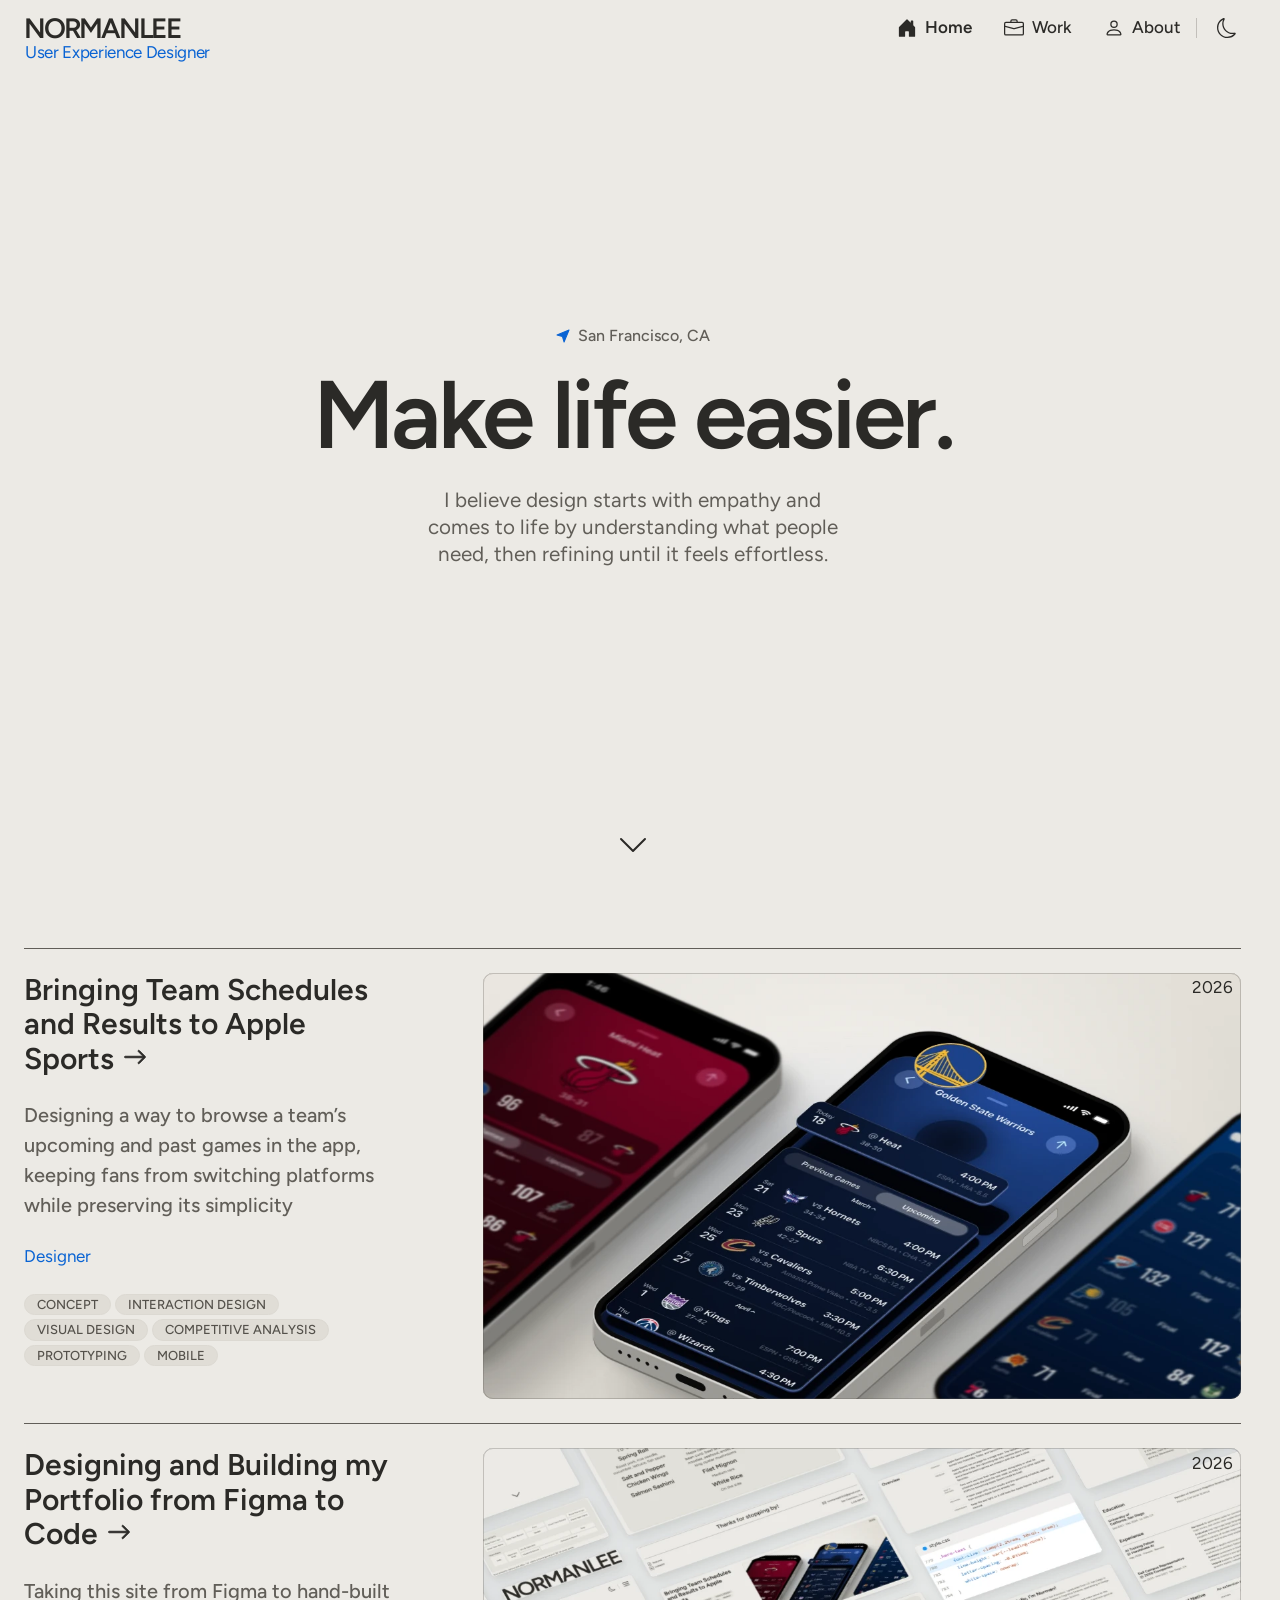
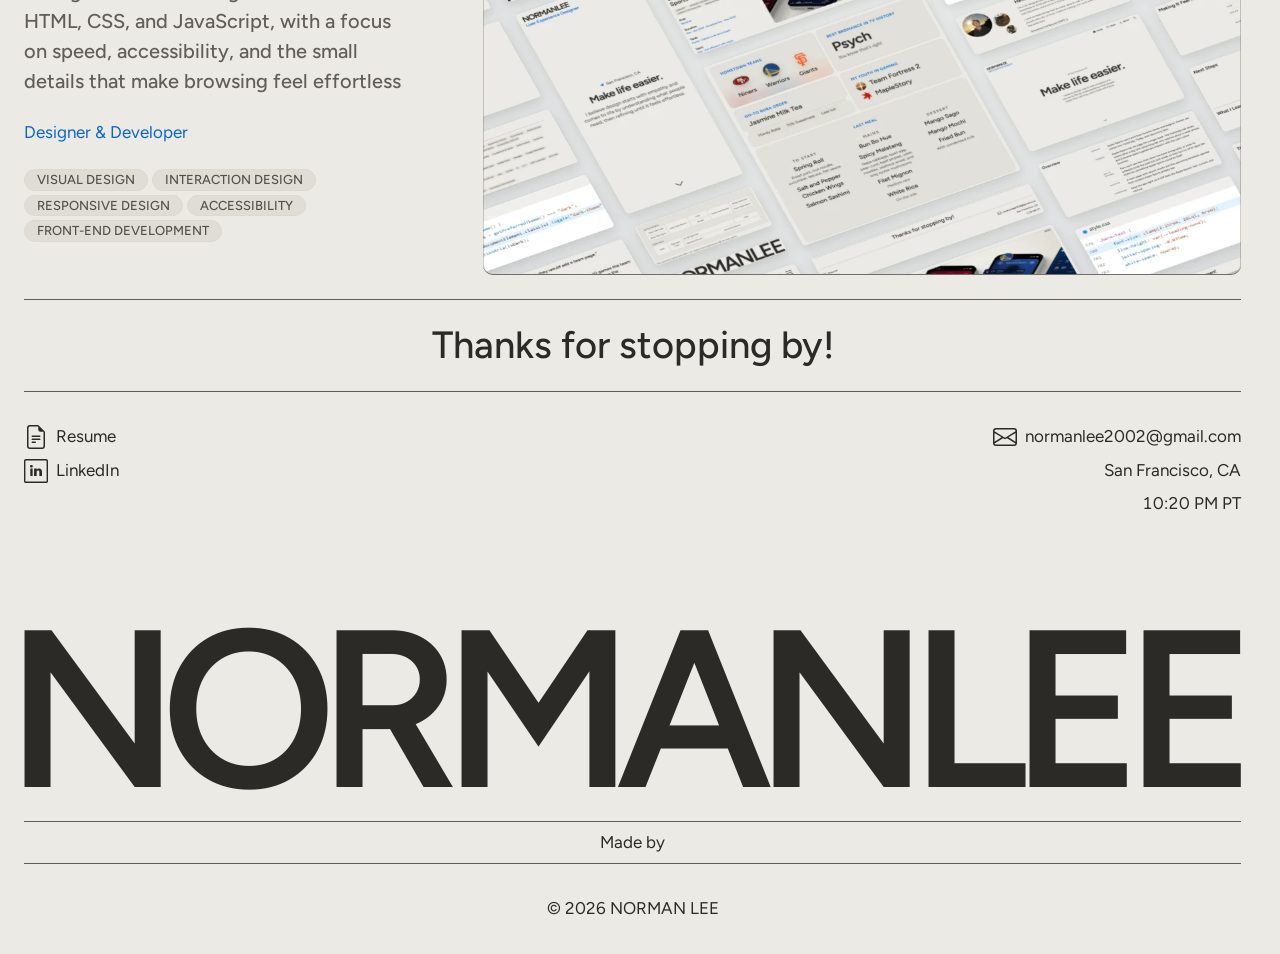
==== commit 93127fc5: "Further optimized and changed fade in animations" ====
--- a/index.html
+++ b/index.html
@@ -24,16 +24,11 @@
     <link rel="apple-touch-icon" href="/apple-touch-icon.png?v=3">
     <!-- Load Theme -->
     <script>
-        // Arriving through a page transition, or from another page of this site: no load-in fade, the page is simply
-        // there, the way the one before it was (style.css). The fade is for arriving at the site
-        addEventListener("pagereveal", (e) => {
-            if (e.viewTransition) document.documentElement.classList.add("from-transition");
-        });
-        try {
-            if (document.referrer && new URL(document.referrer).origin === location.origin) {
-                document.documentElement.classList.add("from-transition");
-            }
-        } catch (e) {}
+        // Prepared in the background (speculation rules, below): the fade-in waits until the page is shown (style.css)
+        if (document.prerendering) {
+            document.documentElement.classList.add("prerendering");
+            document.addEventListener("prerenderingchange", () => document.documentElement.classList.remove("prerendering"), { once: true });
+        }
         {
             const savedTheme = localStorage.getItem("theme");
             const systemPrefersDark = window.matchMedia("(prefers-color-scheme: dark)").matches;
@@ -41,10 +36,19 @@
                 document.documentElement.classList.add("dark-theme");
             }
         }
-        // Drawing without a graphics card, as found by script.js on an earlier page or visit: the lighter look from the
-        // first frame (style.css)
+        // Drawing without a graphics card: the lighter look from the first frame (style.css). Found once, on the very
+        // first visit, by trying to start WebGL in a mode that refuses to run on the processor alone, then remembered;
+        // script.js checks again once a visit, and also watches for drawing that's slow despite a graphics card
         try {
-            if (/^(low|slow)$/.test(localStorage.getItem("gfx"))) document.documentElement.classList.add("low-gfx");
+            let gfx = localStorage.getItem("gfx");
+            if (!gfx) {
+                const gl = document.createElement("canvas").getContext("webgl", { failIfMajorPerformanceCaveat: true });
+                gfx = gl ? "ok" : "low";
+                if (gl) gl.getExtension("WEBGL_lose_context")?.loseContext();
+                localStorage.setItem("gfx", gfx);
+                sessionStorage.setItem("gfx-checked", "1");
+            }
+            if (gfx === "low" || gfx === "slow") document.documentElement.classList.add("low-gfx");
         } catch (e) {}
     </script>
     <link rel="preload" href="/assets/fonts/figtree-latin.woff2" as="font" type="font/woff2" crossorigin>
--- a/css/style.css
+++ b/css/style.css
@@ -243,29 +243,49 @@
     font-weight: var(--weight-regular);
 }
 
-/* Page Fade In */
+/* Page Fade In: every page but the home page (below), whether arriving at the site or moving between its pages, comes
+   in quickly and all at once, in a third of a second, while the header stays put. Only what's on the first screen takes part (script.js).
+   Just opacity: fading in out of a blur looked softer, but blurring the whole first screen on every frame of the fade
+   cost 10 to 30 dropped frames on every page load, even with a graphics card, right when the visitor starts to scroll */
 @keyframes page-fade-in {
     from {
         opacity: 0;
-        transform: translateY(24px);
-    }
-    to {
-        opacity: 1;
-        transform: translateY(0);
     }
 }
 
 [data-fade] {
-    animation: page-fade-in 1.4s cubic-bezier(0.33, 1, 0.68, 1) backwards;
-}
-
-[data-fade="1"] { animation-delay: 0.25s; }
-[data-fade="2"] { animation-delay: 0.5s; }
-[data-fade="3"] { animation-delay: 0.75s; }
-[data-fade="4"] { animation-delay: 1s; }
-[data-fade="5"] { animation-delay: 1.25s; }
-[data-fade="6"] { animation-delay: 1.5s; }
-[data-fade="7"] { animation-delay: 1.75s; }
+    animation: page-fade-in 0.333s cubic-bezier(0.42, 0, 0.58, 1);
+}
+
+/* The home page comes in piece by piece instead: each part rises a little as it fades up, one after another
+   (data-fade="0" to "7" give the order). Opacity and a move only, which the browser animates without redrawing
+   anything. Until its turn, a part stays hidden (backwards) */
+@keyframes page-rise-in {
+    from {
+        opacity: 0;
+        transform: translateY(16px);
+    }
+}
+
+[data-fade]:not([data-fade=""]) {
+    animation-name: page-rise-in;
+    animation-duration: 0.8s;
+    animation-timing-function: cubic-bezier(0.33, 1, 0.68, 1);
+    animation-fill-mode: backwards;
+}
+
+[data-fade="1"] { animation-delay: 0.14s; }
+[data-fade="2"] { animation-delay: 0.28s; }
+[data-fade="3"] { animation-delay: 0.42s; }
+[data-fade="4"] { animation-delay: 0.56s; }
+[data-fade="5"] { animation-delay: 0.7s; }
+[data-fade="6"] { animation-delay: 0.84s; }
+[data-fade="7"] { animation-delay: 0.98s; }
+
+/* a page prepared in the background (each page's <head>) holds its fade until it's shown */
+:root.prerendering [data-fade] {
+    animation-play-state: paused;
+}
 
 @media (prefers-reduced-motion: reduce) {
     [data-fade] {
@@ -296,7 +316,6 @@
     background-color: var(--header-bg);
     -webkit-backdrop-filter: blur(20px) saturate(180%);
     backdrop-filter: blur(20px) saturate(180%);
-    view-transition-name: site-header; /* stays put while pages change under it */
 }
 
 /* iPhone and iPad (only their Safari knows -webkit-touch-callout) */
@@ -314,8 +333,7 @@
 :root.low-gfx .proto-close,
 :root.low-gfx .media-controls,
 :root.low-gfx .media-nav,
-:root.low-gfx .proto-dialog::backdrop,
-:root.low-gfx::view-transition-group(site-header) {
+:root.low-gfx .proto-dialog::backdrop {
     -webkit-backdrop-filter: none;
     backdrop-filter: none;
 }
@@ -802,8 +820,8 @@
     display: inline-block; /* so each word can move */
 }
 
-.hero-word:nth-child(2) { animation-delay: 0.68s; }
-.hero-word:nth-child(3) { animation-delay: 0.86s; }
+.hero-word:nth-child(2) { animation-delay: 0.38s; }
+.hero-word:nth-child(3) { animation-delay: 0.48s; }
 
 /* the line under it: a comfortable measure, balanced so its lines come out even */
 .hero-description {
@@ -1197,49 +1215,10 @@
     }
 }
 
-/* ===== Page transitions =====
-   Going from one page to the next cross-fades instead of blinking, and the Apple Sports cover grows from a
-   thumbnail into the case study's header (and back). Browsers without view transitions just load the page */
-@media (prefers-reduced-motion: no-preference) {
-    @view-transition {
-        navigation: auto;
-    }
-}
-
-::view-transition-old(root),
-::view-transition-new(root) {
-    animation-duration: 0.3s;
-}
-
-.work-thumbnail:has(.cover-screens) {
-    view-transition-name: cover-apple-sports;
-}
-
-::view-transition-group(cover-apple-sports) {
-    animation-duration: 0.55s;
-    animation-timing-function: cubic-bezier(0.22, 1, 0.36, 1);
-}
-
-/* a page reached through a transition skips its load-in fade: the transition is the entrance
-   (the class is set in each page's <head>) */
-:root.from-transition [data-fade] {
-    animation: none;
-}
-
-/* The header's glass during any transition. A transition plays on pictures of the page, and the header's picture
-   is taken on its own, with nothing behind it to blur, so the header's layer blurs the fading page under it
-   instead. Without this, the text under the header shows through its tint until the transition ends */
-::view-transition-group(site-header) {
-    -webkit-backdrop-filter: blur(20px) saturate(180%);
-    backdrop-filter: blur(20px) saturate(180%);
-}
-
-/* Switching themes: the whole page eases from one theme to the other (script.js starts it).
-   The cover joins the page for this one; the header keeps its own layer, so its glass stays on (above) */
-:root.theme-switching .work-thumbnail {
-    view-transition-name: none;
-}
-
+/* ===== Switching themes =====
+   The whole page eases from one theme to the other (script.js starts it, except where drawing is slow). Moving between
+   pages has no transition of its own: the next page simply fades in (Page Fade In, above), which costs far less than
+   a transition, which has to take and blend pictures of both pages */
 :root.theme-switching::view-transition-old(*),
 :root.theme-switching::view-transition-new(*) {
     animation-duration: 0.45s;
@@ -2499,6 +2478,13 @@
     --phone-edge: #48484A;
 }
 
+/* a phone playing a recording sits above the phones beside it (script.js marks it). The browser always draws a video
+   on its own layer, and whatever is drawn after it and overlaps it (the soft shadows of the next phones) would need
+   its own layer too, all put together again on every frame: slow without a graphics card */
+.phone.is-recording {
+    z-index: 1;
+}
+
 /* the screen */
 .phone > img,
 .phone > video {
@@ -3467,9 +3453,11 @@
     background-color: var(--bg-thumbnail);
 }
 
+/* (the closed pill is just its toggle, so pointing at the pill is pointing at the toggle; written without :hover inside
+   :has(), which would restyle the whole page whenever the element under the pointer changes, as it does while scrolling) */
 @media (hover: hover) {
     .page-nav-back:hover,
-    .page-nav-sections:has(.section-toggle[aria-expanded="false"]:hover) {
+    .page-nav-sections:hover:has(> .section-toggle[aria-expanded="false"]) {
         background-color: var(--bg-thumbnail);
     }
 }
@@ -4673,8 +4661,11 @@
         background-color: var(--bg-color);
     }
 
-    /* the other two step back */
-    .work-grid:has(.work-card:focus-within) .work-card:not(:focus-within) > * {
+    /* the other two step back. (The grid holds only the slices, edge to edge, so "the grid is focused within / hovered"
+       is "one of its slices is". Written that way, not with :has(), because a :has() around :hover makes the browser
+       restyle the whole page whenever the element under the pointer changes, which it does on every frame of a
+       scroll) */
+    .work-grid:focus-within .work-card:not(:focus-within) > * {
         opacity: 0.7;
     }
 
@@ -4693,12 +4684,12 @@
             background-color: var(--bg-color);
         }
 
-        .work-grid:has(.work-card:hover) .work-card:not(:hover) > * {
+        .work-grid:hover .work-card:not(:hover) > * {
             opacity: 0.7;
         }
 
         /* the slice under the pointer wins over one that only has keyboard focus */
-        .work-grid:has(.work-card:hover) .work-card:hover > * {
+        .work-grid:hover .work-card:hover > * {
             opacity: 1;
         }
     }
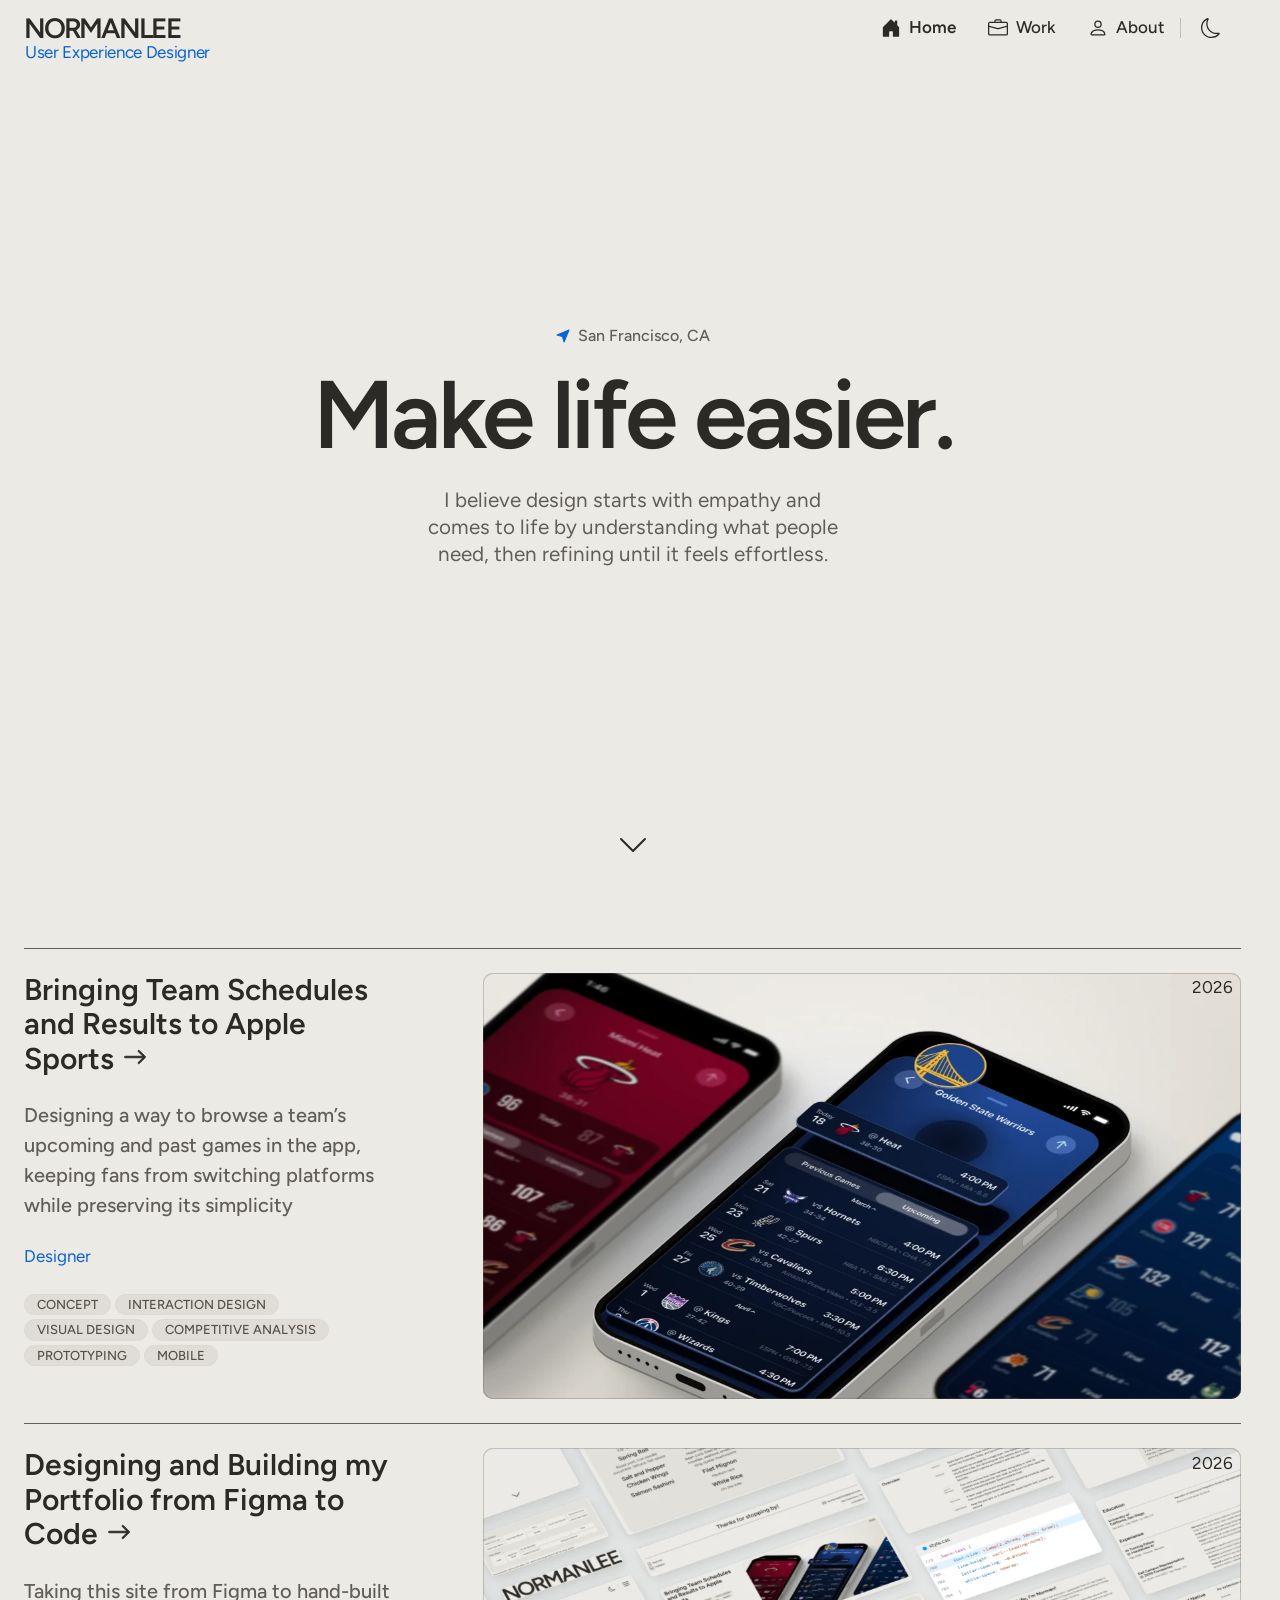
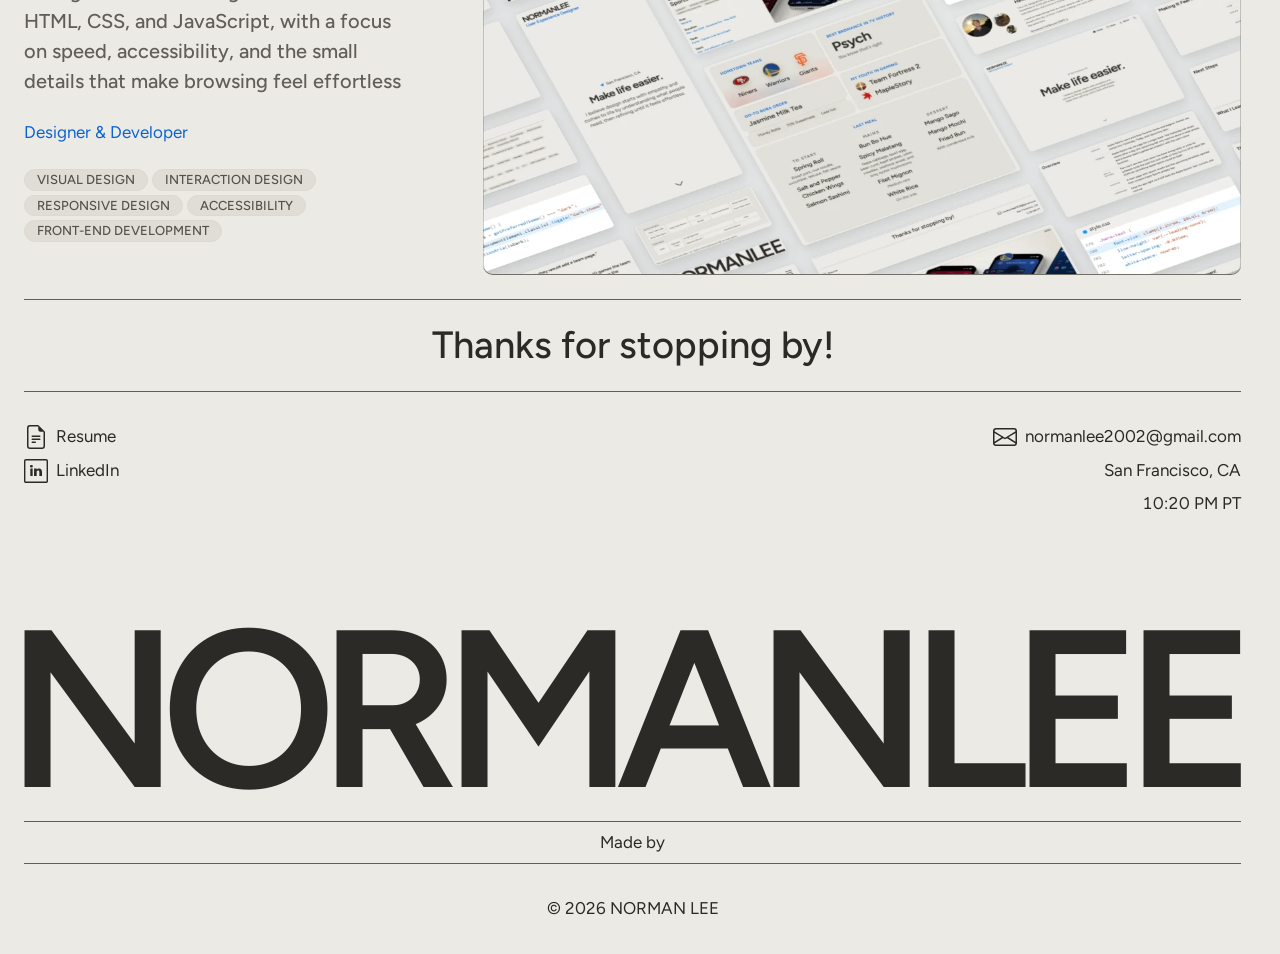
==== commit d7ec42c2: "Updated live thumbnails to reduce low frames" ====
--- a/index.html
+++ b/index.html
@@ -173,9 +173,9 @@
                             <img src="/images/apple-sports/cover-hero-base.webp?v=2" alt="" width="640" height="1387" loading="lazy">
                             <!-- the shadows the lifted parts throw onto the spots they came from (style.css) -->
                             <i class="cover-shade is-list"></i><i class="cover-shade is-today"></i><i class="cover-shade is-logo"></i>
-                            <img class="cover-layer is-list" src="/images/apple-sports/cover-hero-list.webp?v=2" alt="" width="562" height="774" loading="lazy">
-                            <img class="cover-layer is-today" src="/images/apple-sports/cover-hero-today.webp?v=2" alt="" width="562" height="111" loading="lazy">
-                            <img class="cover-layer is-logo" src="/images/apple-sports/cover-hero-logo.webp?v=2" alt="" width="172" height="172" loading="lazy">
+                            <img class="cover-layer is-list" src="/images/apple-sports/cover-hero-list.webp?v=2" alt="" width="562" height="774" loading="lazy"><i class="cover-layer cover-rim is-list"></i>
+                            <img class="cover-layer is-today" src="/images/apple-sports/cover-hero-today.webp?v=2" alt="" width="562" height="111" loading="lazy"><i class="cover-layer cover-rim is-today"></i>
+                            <img class="cover-layer is-logo" src="/images/apple-sports/cover-hero-logo.webp?v=2" alt="" width="172" height="172" loading="lazy"><i class="cover-layer cover-rim is-logo"></i>
                             <i class="cover-key"></i><i class="cover-key is-flush"></i><i class="cover-port"></i>
                         </span>
                         <span class="cover-phone"><img src="/images/apple-sports/cover-scores.webp" alt="" width="560" height="1214" loading="lazy"><i class="cover-key"></i><i class="cover-key is-flush"></i><i class="cover-port"></i></span>
--- a/css/style.css
+++ b/css/style.css
@@ -305,9 +305,11 @@
     display: flex;
     justify-content: space-between;
     align-items: center;
-    padding: var(--header-bleed) var(--space-md) 0;
+    /* spans the content's width, not the page's: the glass stops at the content's edges instead of running on into
+       the side margins, where anything colorful scrolling under it (a cover, a screenshot) would glow past the content */
+    padding: var(--header-bleed) 0 0;
     height: calc(var(--header-height) + var(--header-bleed));
-    margin-top: calc(-1 * var(--header-bleed));
+    margin: calc(-1 * var(--header-bleed)) var(--space-md) 0;
     position: sticky;
     top: calc(-1 * var(--header-bleed));
     z-index: 100;
@@ -360,8 +362,8 @@
 .header-progress {
     content: "";
     position: absolute;
-    left: var(--space-md);
-    right: var(--space-md);
+    left: 0;
+    right: 0;
     bottom: 0;
     height: 1px;
     opacity: 0;
@@ -410,27 +412,6 @@
 .header.perma-line::before,
 .header.perma-line .header-progress {
     opacity: 1;
-}
-
-/* Screens wider than the page: the glass stops at the content's edges instead of running 24px past them,
-   where anything colorful scrolling under it (a cover, a screenshot) would glow past the content.
-   The theme button steps in from the right edge so the icon has the same space on both sides: 20px to the
-   divider (16px plus the button's 4px padding) and 20px to the edge */
-@media (min-width: 1441px) {
-    .header {
-        margin-inline: var(--space-md);
-        padding-inline: 0;
-    }
-
-    .header::before,
-    .header-progress {
-        left: 0;
-        right: 0;
-    }
-
-    .nav-container {
-        margin-right: calc(var(--space-lg) / 2);
-    }
 }
 
 /* Landing Page */
@@ -623,7 +604,7 @@
 .expanded-menu{
     position: absolute;
     top: 100%;
-    right: var(--space-md);
+    right: 0; /* lined up with the content's right edge, which is the header's */
     min-width: 180px;
     padding: var(--space-sm);
     display: flex;
@@ -1115,10 +1096,22 @@
     border-radius: 10px;
     position: relative;
     isolation: isolate; /* no overflow clip, so the "View Details" pill can pass the edges */
-    /* same faint ring as the About photos */
-    outline: 1px solid var(--line-faint);
-    outline-offset: -1px;
     transition: scale 0.2s ease;
+}
+
+/* The same faint ring as the About photos, over the cover and the year but under the "View Details" pill (z-index 1),
+   just as an outline would sit. Drawn as an inner edge on a layer of its own rather than as an outline: the browser
+   redraws an element's outline whenever anything inside it moves, so while a live cover moved (its columns running,
+   its parts lifting, the pill appearing) the whole thumbnail and the page around it were redrawn on every frame of a
+   scroll, about 2,000 tiles in a couple of seconds. This edge is redrawn only when the thumbnail itself changes.
+   It matches the outline to the pixel (outline-offset -1px: the line runs along the inside of the edge) */
+.work-thumbnail::after {
+    content: "";
+    position: absolute;
+    inset: 0;
+    border-radius: inherit;
+    box-shadow: inset 0 0 0 1px var(--line-faint);
+    pointer-events: none;
 }
 
 /* Photo fills the frame */
@@ -1145,6 +1138,7 @@
 /* "View Details" pill: follows the cursor over the thumbnail (position set by script.js) */
 .view-project {
     position: absolute;
+    z-index: 1; /* above the thumbnail's ring (::after) */
     left: 0;
     top: 0;
     display: flex;
@@ -1724,8 +1718,6 @@
     top: calc(var(--bezel) + var(--screen-h) * var(--at-y));
     width: calc(var(--screen-w) * var(--at-w));
     border-radius: calc(var(--screen-w) * 0.0407);
-    outline: 0.2cqh solid rgb(255 255 255 / 0.16);
-    outline-offset: -0.2cqh;
     /* Two separate motions, so neither interrupts the other:
        translate lifts the part straight up off the screen (and settles it back), slowly and one part after another;
        transform leans it toward the cursor, more for higher parts, so the screen seems to have real depth */
@@ -1737,6 +1729,17 @@
         0.28cqh 0.40cqh 0 rgb(120 150 215 / 0.55),
         0.56cqh 0.80cqh 0 rgb(40 60 110 / 0.75);
     transition: translate 0.8s cubic-bezier(0.22, 1, 0.36, 1) var(--wait, 0s);
+}
+
+/* Each part's thin lit rim, on the element right after it (same place, size, lift and lean: it's a .cover-layer too,
+   and script.js leans it with its part). Drawn as an inner edge rather than as an outline on the picture: the browser
+   redraws an outline whenever its element moves, so while the parts lifted and leaned during a scroll, each was redrawn
+   on every frame; an edge on a layer of its own only moves. It lines up with the outline it replaces (outline-offset
+   -0.2cqh: the rim runs along the inside of the edge) */
+.work-thumbnail .cover-screens .cover-rim {
+    aspect-ratio: var(--ratio);
+    box-shadow: inset 0 0 0 0.2cqh rgb(255 255 255 / 0.16);
+    pointer-events: none;
 }
 
 /* The shadow each lifted part throws onto the spot it came from: soft at rest, softer when the part rises higher.
@@ -1830,6 +1833,7 @@
     --at-x: 0.0611;
     --at-y: 0.4284;
     --at-w: 0.8779;
+    --ratio: 562 / 774; /* the picture's shape, for its rim */
     --lift: 3cqh;
     --depth: 0.7cqh;
 }
@@ -1838,6 +1842,7 @@
     --at-x: 0.0611;
     --at-y: 0.3392;
     --at-w: 0.8779;
+    --ratio: 562 / 111;
     --lift: 7.5cqh;
     --depth: 1.5cqh;
     --wait: 0.05s;
@@ -1847,6 +1852,7 @@
     --at-x: 0.3647;
     --at-y: 0.1745;
     --at-w: 0.268;
+    --ratio: 1;
     --lift: 18cqh;
     --depth: 2.6cqh;
     --wait: 0.1s;
@@ -1901,7 +1907,8 @@
    in each theme. It's wider than any thumbnail gets (twice as wide as it is tall) and fills the cover's height,
    centered, like the live cover, so every thumbnail shows exactly the part the live cover would. Scrolling past it
    costs no more than scrolling past a photo.
-   The live cover is built only when it's about to be used (script.js): pointing at the project, or tabbing to it,
+   The live cover is built only when it's about to be used (script.js): pointing at the cover (or at its slice on the
+   Work page), or tabbing to its project,
    lays it out hidden (is-warm) while its pictures load, then shows it in place of the still one (is-live) and only
    then do the hover effects start, so they always start from rest. When they've settled, the Apple Sports cover goes
    back to its picture; the wall, whose columns stop wherever they are, stays as it stopped (is-still), drawn as part
@@ -4248,10 +4255,14 @@
         content: none; /* no hamburger to divide from; the divider sits before the button instead */
     }
 
+    /* the theme button steps in from the content's right edge by the same amount the divider sits to its left
+       (half of --space-lg), so the icon has the same space on both sides at every width: that, plus the button's
+       own 4px padding */
     .nav-container {
         order: 1;
         position: relative;
         margin-left: var(--space-lg);
+        margin-right: calc(var(--space-lg) / 2);
     }
 
     .nav-container::before {
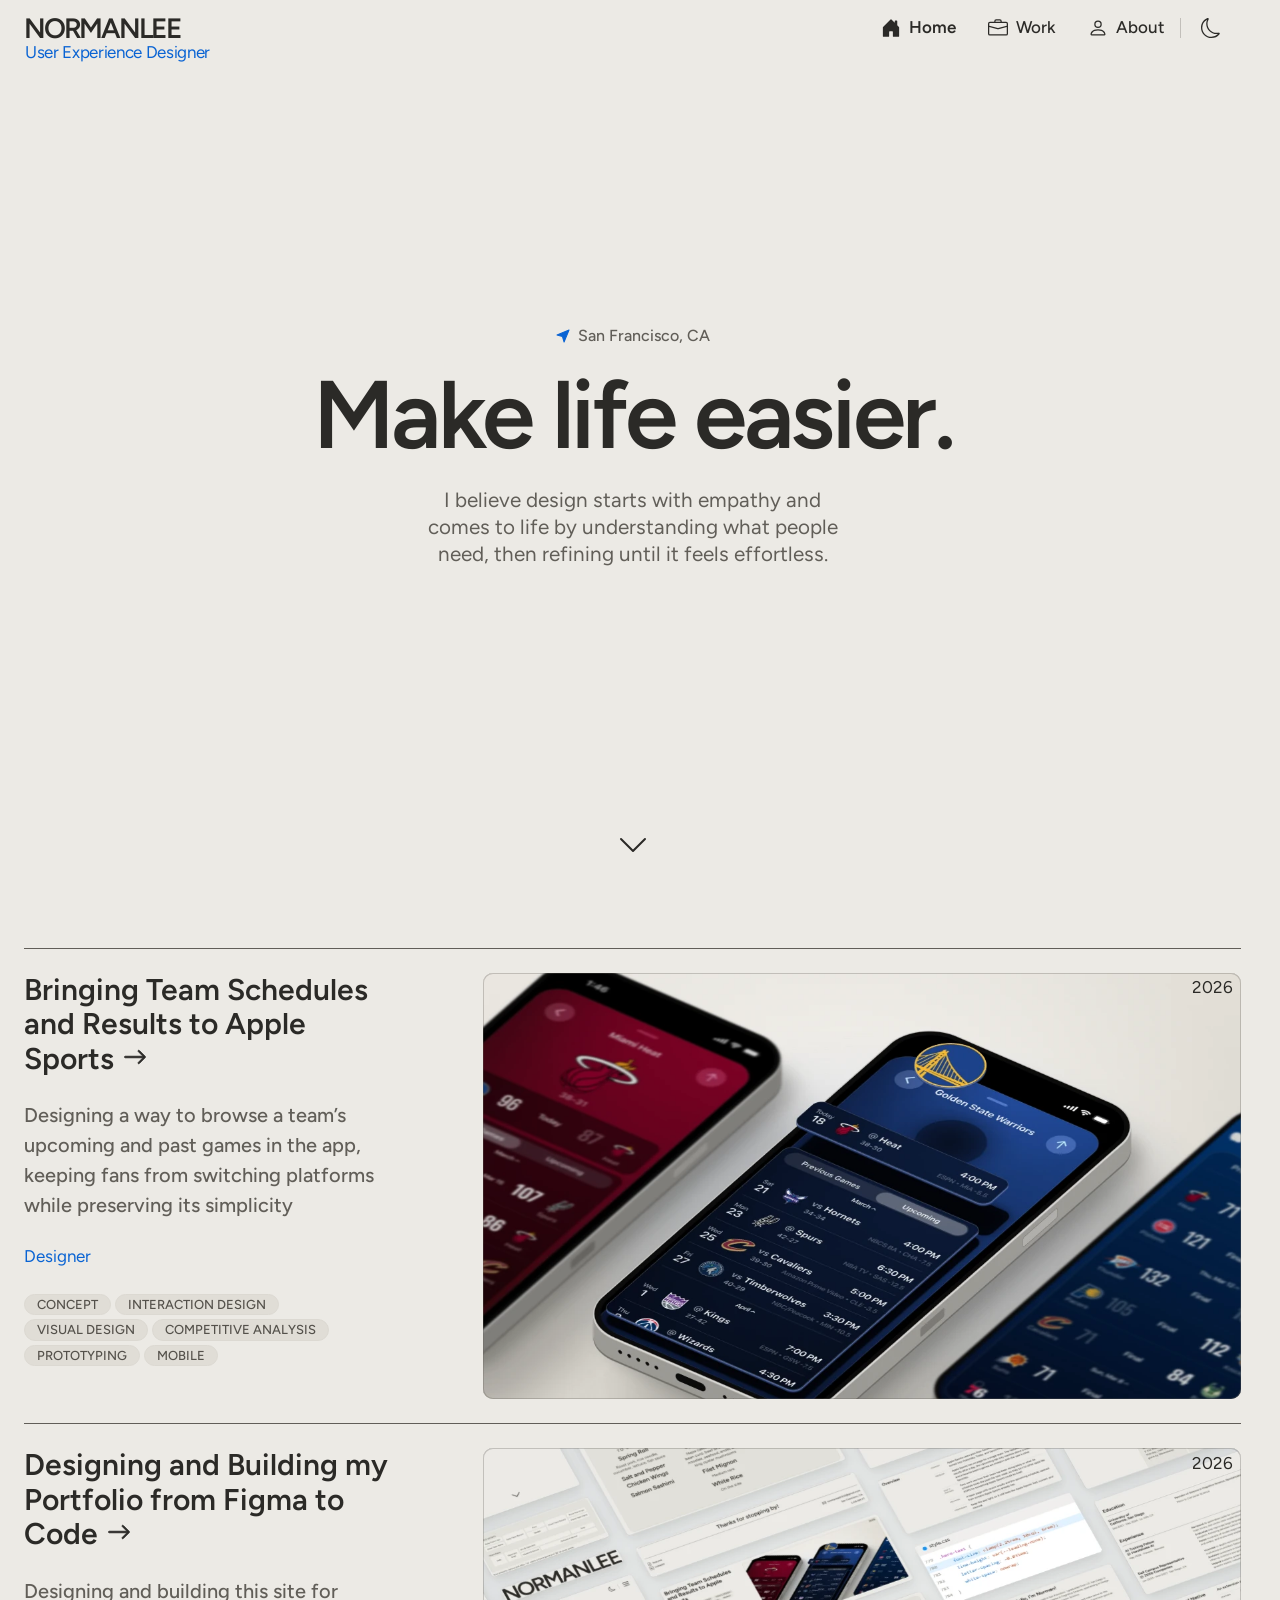
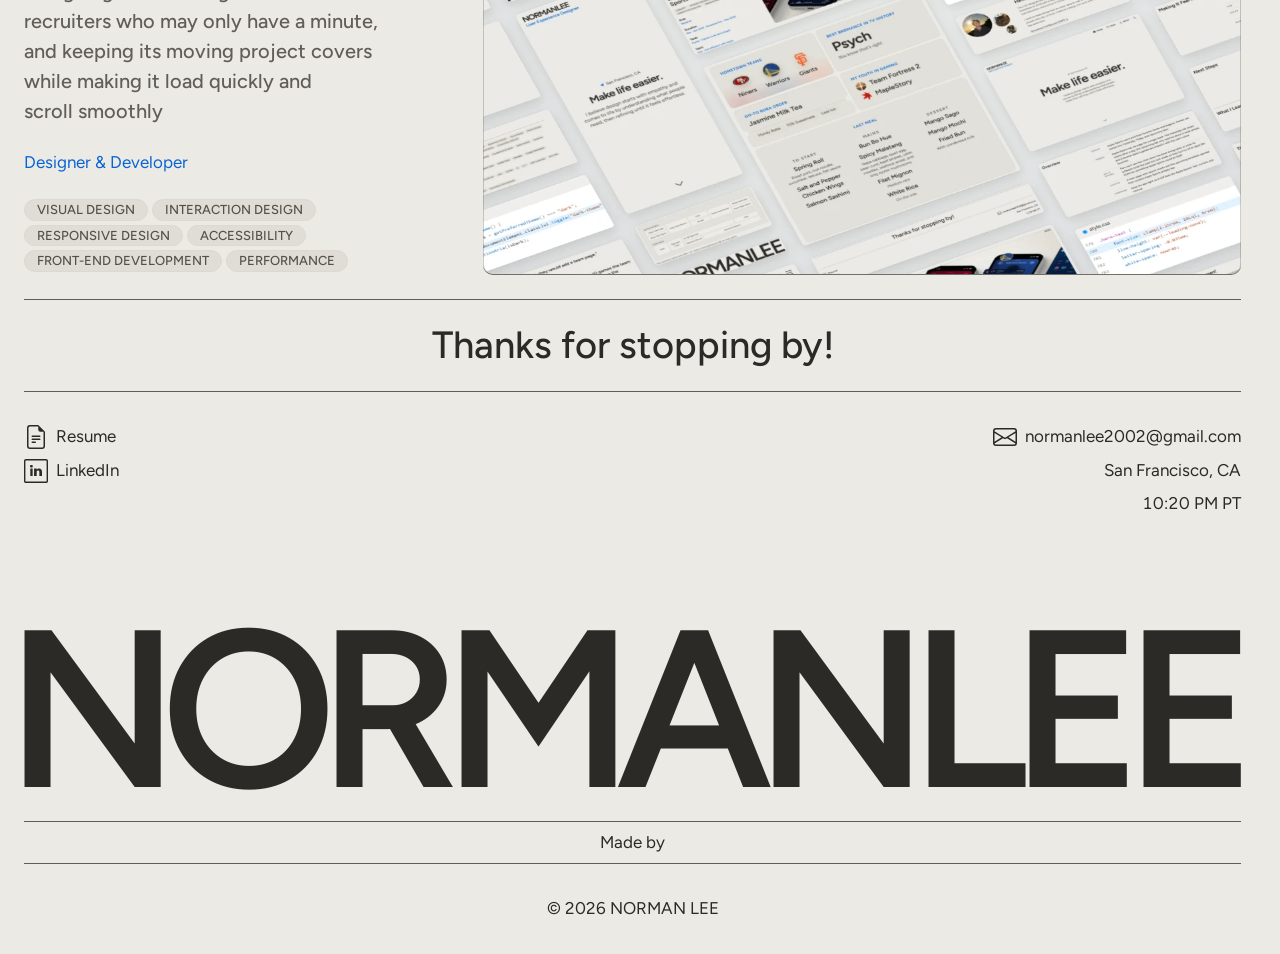
==== commit 068fd7be: "Updated portfolio project" ====
--- a/index.html
+++ b/index.html
@@ -327,7 +327,7 @@
             <h2 class="work-header">
                 <a href="/portfolio" class="work-link">Designing and Building my Portfolio from Figma to <span class="keep-together">Code<span class="link-arrow" aria-hidden="true"><svg xmlns="http://www.w3.org/2000/svg" width="16" height="16" fill="currentColor" viewBox="0 0 16 16"><path fill-rule="evenodd" d="M1 8a.5.5 0 0 1 .5-.5h11.793l-3.147-3.146a.5.5 0 0 1 .708-.708l4 4a.5.5 0 0 1 0 .708l-4 4a.5.5 0 0 1-.708-.708L13.293 8.5H1.5A.5.5 0 0 1 1 8"/></svg></span></span></a>
             </h2>
-            <p class="work-description">Taking this site from Figma to hand-built HTML, CSS, and JavaScript, with a focus on speed, accessibility, and the small details that make browsing feel effortless</p>
+            <p class="work-description">Designing and building this site for recruiters who may only have a minute, and keeping its moving project covers while making it load quickly and scroll smoothly</p>
             <p class="work-title">Designer &amp; Developer</p>
             <div class="tag-container">
                 <span class="pill-tag">VISUAL DESIGN</span>
@@ -335,6 +335,7 @@
                 <span class="pill-tag">RESPONSIVE DESIGN</span>
                 <span class="pill-tag">ACCESSIBILITY</span>
                 <span class="pill-tag">FRONT-END DEVELOPMENT</span>
+                <span class="pill-tag">PERFORMANCE</span>
             </div>
         </div>
     </div>
--- a/css/style.css
+++ b/css/style.css
@@ -717,6 +717,21 @@
 
 :root.dark-theme .theme-toggle-btn .sun-icon {
     display: block;
+}
+
+/* pressed: the icon gives a little, so the click registers before the page changes */
+.theme-toggle-btn svg {
+    transition: scale 0.12s ease;
+}
+
+.theme-toggle-btn:active svg {
+    scale: 0.88;
+}
+
+@media (prefers-reduced-motion: reduce) {
+    .theme-toggle-btn:active svg {
+        scale: none;
+    }
 }
 
 /* filled icon on hover (mouse only; a tap would leave it filled) */
@@ -1210,13 +1225,21 @@
 }
 
 /* ===== Switching themes =====
-   The whole page eases from one theme to the other (script.js starts it, except where drawing is slow). Moving between
-   pages has no transition of its own: the next page simply fades in (Page Fade In, above), which costs far less than
-   a transition, which has to take and blend pictures of both pages */
-:root.theme-switching::view-transition-old(*),
-:root.theme-switching::view-transition-new(*) {
-    animation-duration: 0.45s;
-    animation-timing-function: ease-in-out;
+   A quick, subtle cross-fade from one theme to the other, starting on the click (script.js; instant where drawing is
+   slow or motion is reduced). It's the only view transition on the site, so it's set on the page as a whole */
+::view-transition-group(root),
+::view-transition-old(root),
+::view-transition-new(root) {
+    animation-duration: 0.2s;
+    animation-timing-function: ease-out;
+}
+
+/* The change under the fade is instant: for that one change, color transitions are held off, so links and buttons don't
+   ease into the new colors after everything else has switched. The theme button itself keeps its press feedback */
+:root.theme-instant *:not(.theme-toggle-btn *),
+:root.theme-instant *::before,
+:root.theme-instant *::after {
+    transition: none !important;
 }
 
 /* ===== Portfolio cover: the site, as a scrolling wall of its sections =====
@@ -1510,9 +1533,17 @@
     --cover-shadow: 43 42 39;
     --cover-shadow-strength: 0.7;
     --cover-edge: #C9C7C2;   /* titanium: the rim around the glass */
-    --cover-side-a: #E3E1DC; /* the side's bright top line */
-    --cover-side-b: #9C9A95; /* the side */
-    --cover-side-c: #6E6C68; /* its bottom line */
+    /* the side's bright top line (a), the side (b) and its bottom line (c), in each theme. Both are set here, so
+       script.js can draw the sides' pictures for both themes ahead (switching themes never waits for one) */
+    --cover-side-a-light: #E3E1DC;
+    --cover-side-b-light: #9C9A95;
+    --cover-side-c-light: #6E6C68;
+    --cover-side-a-dark: #A8A6A1;
+    --cover-side-b-dark: #5F5E5A;
+    --cover-side-c-dark: #3A3937;
+    --cover-side-a: var(--cover-side-a-light);
+    --cover-side-b: var(--cover-side-b-light);
+    --cover-side-c: var(--cover-side-c-light);
     position: absolute;
     inset: 0;
     z-index: -2;
@@ -1530,9 +1561,9 @@
     --cover-shadow: 0 0 0;
     --cover-shadow-strength: 1;
     --cover-edge: #8A8985;
-    --cover-side-a: #A8A6A1;
-    --cover-side-b: #5F5E5A;
-    --cover-side-c: #3A3937;
+    --cover-side-a: var(--cover-side-a-dark);
+    --cover-side-b: var(--cover-side-b-dark);
+    --cover-side-c: var(--cover-side-c-dark);
 }
 
 /* a pool of blue light on the floor under the middle phone */
@@ -1616,6 +1647,56 @@
         22.39cqh 18.03cqh 14cqh rgb(var(--cover-shadow) / calc(0.4 * var(--s)));
 }
 
+/* The side as a picture: script.js draws the same slices as above, in the same order and places, into one picture
+   per theme (.cover-side) and marks the phone has-side. Firefox can't keep its drawing of the tilted phones as the
+   page scrolls, so with the cover live under the pointer it drew all of those shadows again on every frame of a
+   scroll and fell about a third of the frames behind; a picture is drawn in one step.
+   The picture sits under the phone (on its own, isolated, so each phone's parts stay together), the soft shadows on
+   the floor stay below it, and the titanium rim and the black body are drawn over it exactly as the phone drew them
+   (::after: the phone's own box, background and rim) */
+.cover-phone.has-side {
+    isolation: isolate;
+    background: none;
+    box-shadow:
+        8.98cqh 7.59cqh 5cqh rgb(var(--cover-shadow) / calc(0.4 * var(--s))),
+        22.39cqh 18.03cqh 14cqh rgb(var(--cover-shadow) / calc(0.4 * var(--s)));
+}
+
+.cover-phone.has-side::after {
+    content: "";
+    position: absolute;
+    z-index: -1;
+    inset: 0;
+    border-radius: inherit;
+    background-color: #0B0B0C;
+    box-shadow: 0 0 0 0.3cqh var(--cover-edge);
+    pointer-events: none;
+}
+
+/* from the phone's top left, less the rim, to past the last slice (5.03cqh across, 7.18cqh down) */
+.work-thumbnail .cover-screens img.cover-side {
+    position: absolute;
+    z-index: -1;
+    inset: auto;
+    left: -0.3cqh;
+    top: -0.3cqh;
+    width: 71.63cqh;
+    height: calc(100% + 7.78cqh);
+    max-width: none;
+    border-radius: 0;
+    pointer-events: none;
+}
+
+/* the picture in the site's current theme */
+.work-thumbnail .cover-screens img.cover-side.is-dark,
+:root.dark-theme .work-thumbnail .cover-screens img.cover-side.is-light {
+    display: none;
+}
+
+:root.dark-theme .work-thumbnail .cover-screens img.cover-side.is-dark {
+    display: block;
+}
+
 /* the phones on either side sit further along the floor, so the row steps */
 .cover-phone:first-child {
     translate: 0 26cqh;
@@ -2957,6 +3038,24 @@
     aspect-ratio: 346 / 216;
 }
 
+/* icons (the favicon designs): shown as they are, with no frame or shadow, since each has its own shape (squares,
+   circles, a diamond). As many to a row as fit at 4rem or more, in order; the final one on its own, a little larger */
+.case-stage.case-icons {
+    display: grid;
+    grid-template-columns: repeat(auto-fill, minmax(4rem, 1fr));
+    gap: var(--space-md);
+}
+
+.case-icons > img {
+    width: 100%;
+    height: auto;
+}
+
+.case-stage.case-icons.is-final {
+    grid-template-columns: minmax(0, 6rem);
+    justify-content: center;
+}
+
 /* a figure that follows the site's theme: each picture comes in both, and only the matching one shows */
 :root.dark-theme .shot.for-light,
 :root:not(.dark-theme) .shot.for-dark {
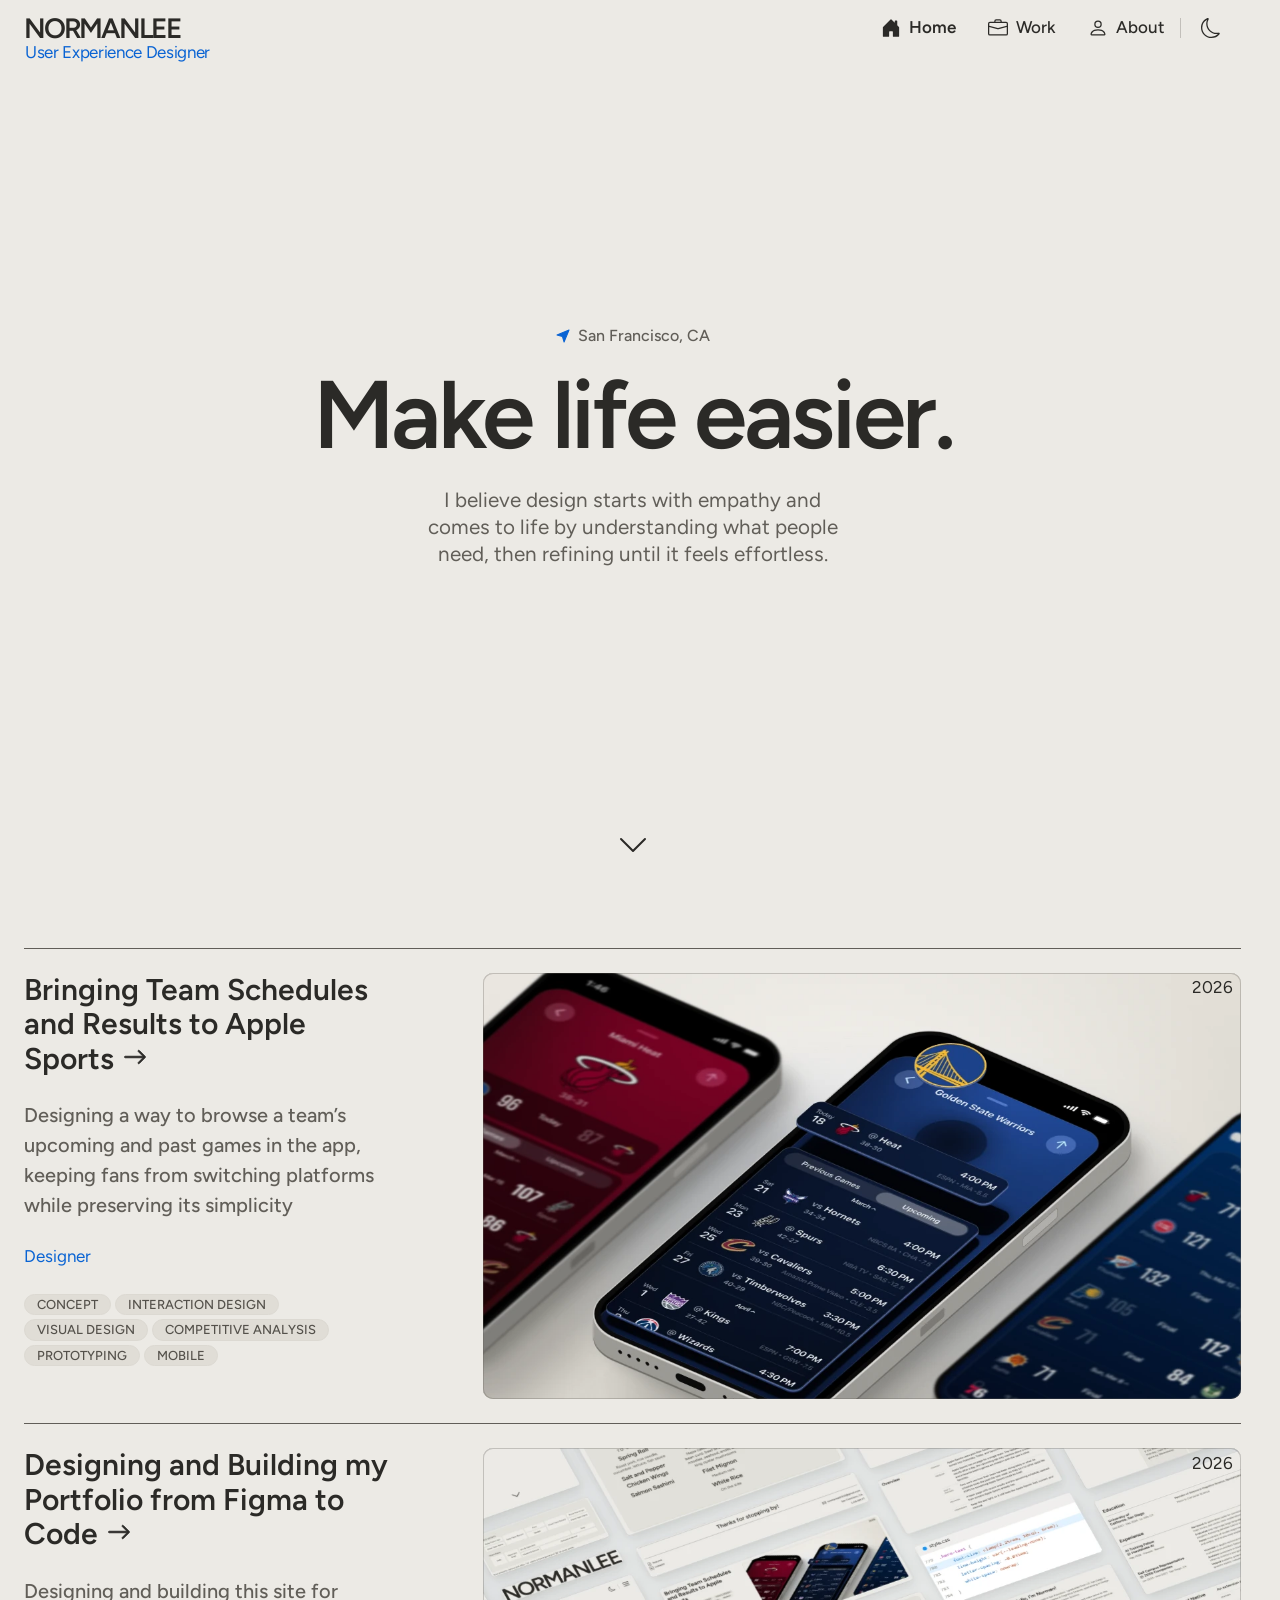
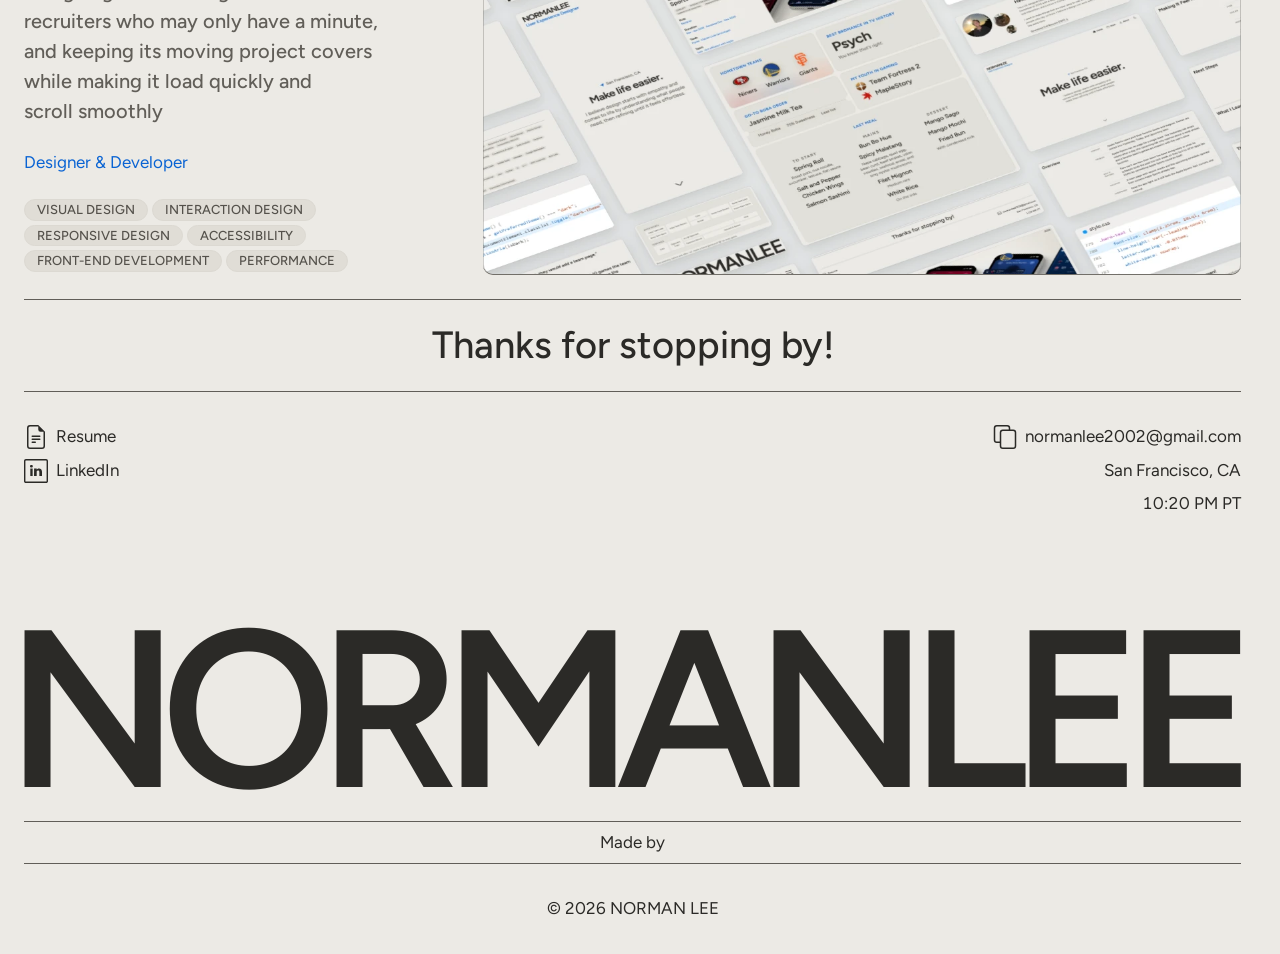
==== commit 5158751b: "Updated email footer and removed portfolio project wording" ====
--- a/index.html
+++ b/index.html
@@ -375,17 +375,21 @@
             </div>
             <div class="footer-right">
                 <div class="email-location">
-                    <button type="button" id="copy-email" class="email nav-content" title="Click to copy">
-                        <!-- Email Icon -->
-                        <svg class="icon-outline" xmlns="http://www.w3.org/2000/svg" width="24" height="24" fill="currentColor" viewBox="0 0 16 16">
-                            <path d="M0 4a2 2 0 0 1 2-2h12a2 2 0 0 1 2 2v8a2 2 0 0 1-2 2H2a2 2 0 0 1-2-2zm2-1a1 1 0 0 0-1 1v.217l7 4.2 7-4.2V4a1 1 0 0 0-1-1zm13 2.383-4.708 2.825L15 11.105zm-.034 6.876-5.64-3.471L8 9.583l-1.326-.795-5.64 3.47A1 1 0 0 0 2 13h12a1 1 0 0 0 .966-.741M1 11.105l4.708-2.897L1 5.383z"/>
-                        </svg>
-                        <!-- Email Open Fill -->
-                        <svg class="icon-fill" xmlns="http://www.w3.org/2000/svg" width="24" height="24" fill="currentColor" viewBox="0 0 16 16">
-                            <path d="M8.941.435a2 2 0 0 0-1.882 0l-6 3.2A2 2 0 0 0 0 5.4v.314l6.709 3.932L8 8.928l1.291.718L16 5.714V5.4a2 2 0 0 0-1.059-1.765zM16 6.873l-5.693 3.337L16 13.372v-6.5Zm-.059 7.611L8 10.072.059 14.484A2 2 0 0 0 2 16h12a2 2 0 0 0 1.941-1.516M0 13.373l5.693-3.163L0 6.873z"/>
-                        </svg>
+                    <div id="copy-email" class="email nav-content" role="button" tabindex="0" aria-label="Copy email address, normanlee2002@gmail.com" title="Copy email">
+                        <!-- Copy icon: fills on hover; after a click it swaps to a green check, then back (style.css) -->
+                        <span class="email-icon">
+                            <svg class="icon-copy" xmlns="http://www.w3.org/2000/svg" width="24" height="24" fill="currentColor" viewBox="0 0 16 16">
+                                <path fill-rule="evenodd" d="M6.5 3h7a2 2 0 0 1 2 2v9a2 2 0 0 1-2 2h-7a2 2 0 0 1-2-2V5a2 2 0 0 1 2-2zM6.5 4a1 1 0 0 0-1 1v9a1 1 0 0 0 1 1h7a1 1 0 0 0 1-1V5a1 1 0 0 0-1-1zM4.5 12h-2a2 2 0 0 1-2-2V2a2 2 0 0 1 2-2h7a2 2 0 0 1 2 2v1h-1V2a1 1 0 0 0-1-1h-7a1 1 0 0 0-1 1v8a1 1 0 0 0 1 1h2z"/>
+                            </svg>
+                            <svg class="icon-copy-fill" xmlns="http://www.w3.org/2000/svg" width="24" height="24" fill="currentColor" viewBox="0 0 16 16">
+                                <path d="M6.5 3h7a2 2 0 0 1 2 2v9a2 2 0 0 1-2 2h-7a2 2 0 0 1-2-2V5a2 2 0 0 1 2-2zM4.5 12h-2a2 2 0 0 1-2-2V2a2 2 0 0 1 2-2h7a2 2 0 0 1 2 2v1h-1V2a1 1 0 0 0-1-1h-7a1 1 0 0 0-1 1v8a1 1 0 0 0 1 1h2z"/>
+                            </svg>
+                            <svg class="email-check" xmlns="http://www.w3.org/2000/svg" width="24" height="24" fill="currentColor" viewBox="0 0 16 16">
+                                <path d="M12.736 3.97a.733.733 0 0 1 1.047 0c.286.289.29.756.01 1.05L7.88 12.01a.733.733 0 0 1-1.065.02L3.217 8.384a.757.757 0 0 1 0-1.06.733.733 0 0 1 1.047 0l3.052 3.093 5.4-6.425z"/>
+                            </svg>
+                        </span>
                         <p>normanlee2002@gmail.com</p>
-                    </button>
+                    </div>
 
                     <div class="location nav-content">
                         <p>San Francisco, CA</p>
--- a/css/style.css
+++ b/css/style.css
@@ -3411,14 +3411,78 @@
     overflow-wrap: anywhere; /* long email can wrap on very narrow screens */
 }
 
-/* Email button: reset button styles */
+/* Email: copies on click. The address stays plain text (no underline: it doesn't take you anywhere); the copy
+   icon says what it does. It fills on hover, like the other footer icons; after a click it swaps for a
+   green check, shrinking and blurring out as the check grows in, then swaps back (script.js) */
 .email {
-    background: none;
-    border: none;
-    padding: 0;
-    font: inherit;
-    color: inherit;
     text-align: left;
+}
+
+.nav-content.email p::after {
+    content: none;
+}
+
+.email-icon {
+    position: relative; /* the filled icon and the check sit over the outline */
+    display: flex;
+    flex-shrink: 0;
+}
+
+.email-icon svg {
+    transition:
+        opacity 0.25s cubic-bezier(0.2, 0.8, 0.2, 1),
+        transform 0.35s cubic-bezier(0.3, 1.35, 0.5, 1),
+        filter 0.25s ease;
+}
+
+.email .icon-copy-fill,
+.email .email-check {
+    position: absolute;
+    inset: 0;
+    opacity: 0;
+}
+
+.email .email-check {
+    color: var(--color-green);
+    transform: scale(0.4);
+    filter: blur(3px);
+}
+
+@media (hover: hover) {
+    .email:hover .icon-copy {
+        opacity: 0;
+    }
+
+    .email:hover .icon-copy-fill {
+        opacity: 1;
+    }
+}
+
+.email:focus-visible .icon-copy {
+    opacity: 0;
+}
+
+.email:focus-visible .icon-copy-fill {
+    opacity: 1;
+}
+
+.email.is-copied .icon-copy,
+.email.is-copied .icon-copy-fill {
+    opacity: 0;
+    transform: scale(0.4);
+    filter: blur(3px);
+}
+
+.email.is-copied .email-check {
+    opacity: 1;
+    transform: none;
+    filter: none;
+}
+
+@media (prefers-reduced-motion: reduce) {
+    .email-icon svg {
+        transition: none;
+    }
 }
 
 /* Toast */
@@ -4875,6 +4939,7 @@
         bottom: var(--space-xl);
     }
 
+
     /* sections container (set by script.js): sections | list. The list sits on the right, so the
        content lands nearer the middle of the screen */
     .toc-host {
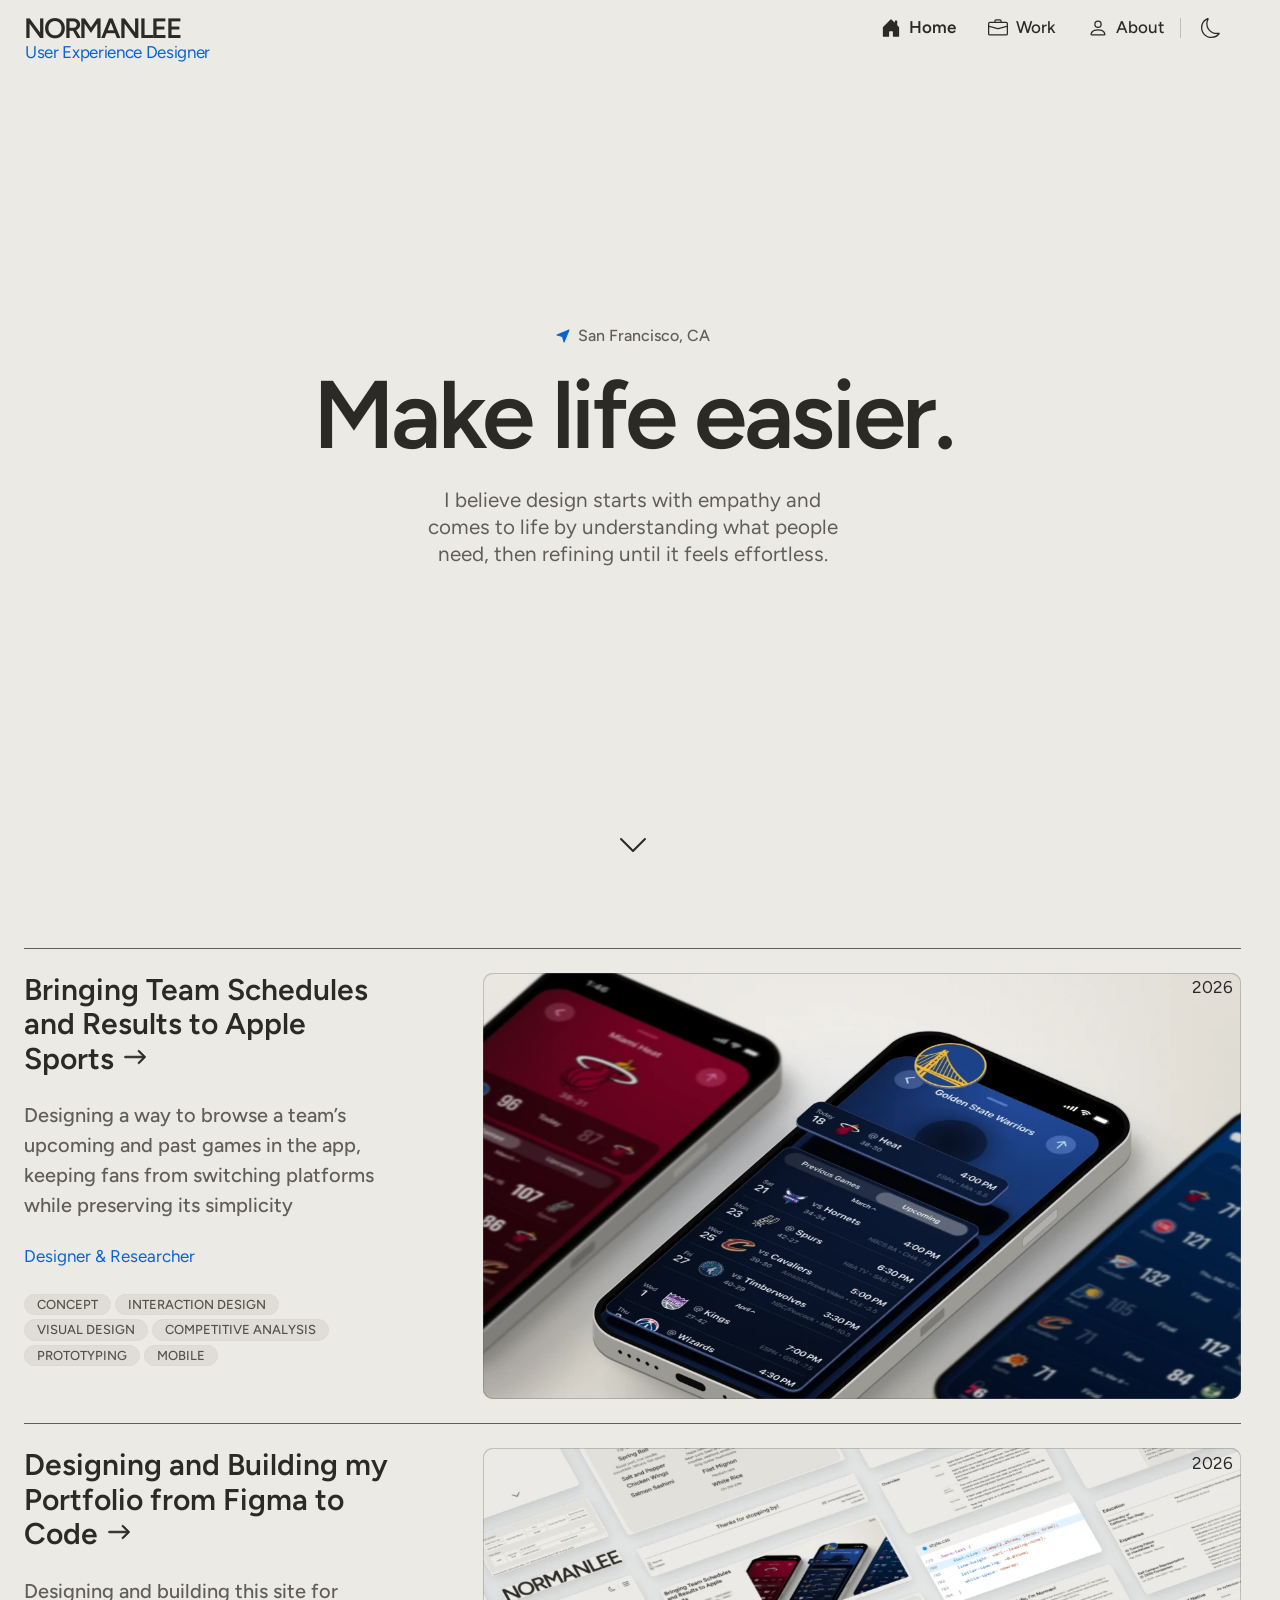
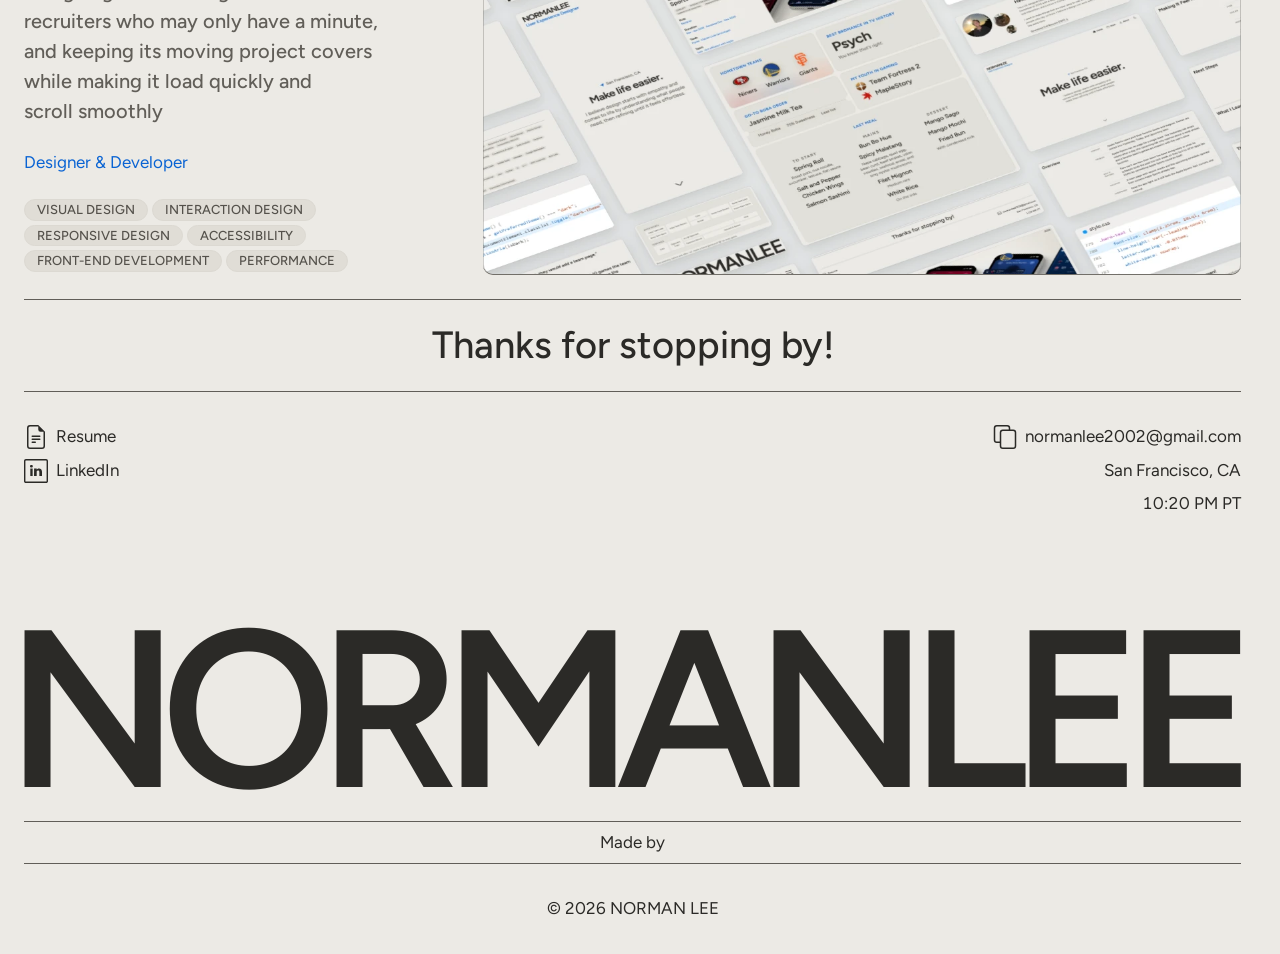
==== commit fd870511: "Updated role and experience sentence gap" ====
--- a/index.html
+++ b/index.html
@@ -109,7 +109,7 @@
             </a>
 
             <div class="nav-dropdown">
-                <a href="/work" class="menu-item">
+                <a href="/work/" class="menu-item">
                     <!-- Work Icon -->
                     <svg class="icon-outline" xmlns="http://www.w3.org/2000/svg" width="20" height="20" fill="currentColor" viewBox="0 0 16 16">
                         <path d="M6.5 1A1.5 1.5 0 0 0 5 2.5V3H1.5A1.5 1.5 0 0 0 0 4.5v8A1.5 1.5 0 0 0 1.5 14h13a1.5 1.5 0 0 0 1.5-1.5v-8A1.5 1.5 0 0 0 14.5 3H11v-.5A1.5 1.5 0 0 0 9.5 1zm0 1h3a.5.5 0 0 1 .5.5V3H6v-.5a.5.5 0 0 1 .5-.5m1.886 6.914L15 7.151V12.5a.5.5 0 0 1-.5.5h-13a.5.5 0 0 1-.5-.5V7.15l6.614 1.764a1.5 1.5 0 0 0 .772 0M1.5 4h13a.5.5 0 0 1 .5.5v1.616L8.129 7.948a.5.5 0 0 1-.258 0L1 6.116V4.5a.5.5 0 0 1 .5-.5"/>
@@ -123,8 +123,8 @@
                 </a>
                 <div class="project-menu">
                     <div class="project-menu-panel">
-                        <a href="/apple-sports-concept" class="project-menu-item">Bringing Team Schedules and Results to Apple Sports</a>
-                        <a href="/portfolio" class="project-menu-item">Designing and Building my Portfolio from Figma to Code</a>
+                        <a href="/work/apple-sports-concept" class="project-menu-item">Bringing Team Schedules and Results to Apple Sports</a>
+                        <a href="/work/portfolio" class="project-menu-item">Designing and Building my Portfolio from Figma to Code</a>
                     </div>
                 </div>
             </div>
@@ -163,7 +163,7 @@
     </div>
     <div class="section-work" id="work" data-fade="6">
         <div class="work-card card-first">
-            <a href="/apple-sports-concept" class="work-thumbnail" tabindex="-1" aria-hidden="true">
+            <a href="/work/apple-sports-concept" class="work-thumbnail" tabindex="-1" aria-hidden="true">
                 <div class="cover-screens" aria-hidden="true">
                     <!-- the cover at rest, as one picture of itself; the live cover below is built only when pointed at (style.css) -->
                     <img class="cover-poster is-light" src="/images/apple-sports/cover-poster-light-960.webp" srcset="/images/apple-sports/cover-poster-light-640.webp 1280w, /images/apple-sports/cover-poster-light-960.webp 1920w, /images/apple-sports/cover-poster-light-1320.webp 2640w" sizes="(max-width: 767px) calc(146vw - 47px), (max-width: 1023px) calc(146vw - 78px), min(88vw, 1290px)" alt="" width="2640" height="1320" loading="lazy"><img class="cover-poster is-dark" src="/images/apple-sports/cover-poster-dark-960.webp" srcset="/images/apple-sports/cover-poster-dark-640.webp 1280w, /images/apple-sports/cover-poster-dark-960.webp 1920w, /images/apple-sports/cover-poster-dark-1320.webp 2640w" sizes="(max-width: 767px) calc(146vw - 47px), (max-width: 1023px) calc(146vw - 78px), min(88vw, 1290px)" alt="" width="2640" height="1320" loading="lazy">
@@ -185,10 +185,10 @@
                 <span class="view-project" aria-hidden="true">View Details<svg xmlns="http://www.w3.org/2000/svg" width="16" height="16" fill="currentColor" viewBox="0 0 16 16"><path fill-rule="evenodd" d="M1 8a.5.5 0 0 1 .5-.5h11.793l-3.147-3.146a.5.5 0 0 1 .708-.708l4 4a.5.5 0 0 1 0 .708l-4 4a.5.5 0 0 1-.708-.708L13.293 8.5H1.5A.5.5 0 0 1 1 8"/></svg></span>
             </a>
             <h2 class="work-header">
-                <a href="/apple-sports-concept" class="work-link">Bringing Team Schedules and Results to Apple <span class="keep-together">Sports<span class="link-arrow" aria-hidden="true"><svg xmlns="http://www.w3.org/2000/svg" width="16" height="16" fill="currentColor" viewBox="0 0 16 16"><path fill-rule="evenodd" d="M1 8a.5.5 0 0 1 .5-.5h11.793l-3.147-3.146a.5.5 0 0 1 .708-.708l4 4a.5.5 0 0 1 0 .708l-4 4a.5.5 0 0 1-.708-.708L13.293 8.5H1.5A.5.5 0 0 1 1 8"/></svg></span></span></a>
+                <a href="/work/apple-sports-concept" class="work-link">Bringing Team Schedules and Results to Apple <span class="keep-together">Sports<span class="link-arrow" aria-hidden="true"><svg xmlns="http://www.w3.org/2000/svg" width="16" height="16" fill="currentColor" viewBox="0 0 16 16"><path fill-rule="evenodd" d="M1 8a.5.5 0 0 1 .5-.5h11.793l-3.147-3.146a.5.5 0 0 1 .708-.708l4 4a.5.5 0 0 1 0 .708l-4 4a.5.5 0 0 1-.708-.708L13.293 8.5H1.5A.5.5 0 0 1 1 8"/></svg></span></span></a>
             </h2>
             <p class="work-description">Designing a way to browse a team’s upcoming and past games in the app, keeping fans from switching platforms while preserving its simplicity</p>
-            <p class="work-title">Designer</p>
+            <p class="work-title">Designer &amp; Researcher</p>
             <div class="tag-container">
                 <span class="pill-tag">CONCEPT</span>
                 <span class="pill-tag">INTERACTION DESIGN</span>
@@ -199,7 +199,7 @@
             </div>
         </div>
         <div class="work-card">
-            <a href="/portfolio" class="work-thumbnail" tabindex="-1" aria-hidden="true">
+            <a href="/work/portfolio" class="work-thumbnail" tabindex="-1" aria-hidden="true">
                 <div class="cover-wall" aria-hidden="true">
                     <!-- the wall at rest, as one picture of itself; the live wall below is built only when pointed at (style.css) -->
                     <img class="cover-poster is-light" src="/images/portfolio/cover-poster-light-960.webp" srcset="/images/portfolio/cover-poster-light-640.webp 1280w, /images/portfolio/cover-poster-light-960.webp 1920w, /images/portfolio/cover-poster-light-1320.webp 2640w" sizes="(max-width: 767px) calc(146vw - 47px), (max-width: 1023px) calc(146vw - 78px), min(88vw, 1290px)" alt="" width="2640" height="1320" loading="lazy"><img class="cover-poster is-dark" src="/images/portfolio/cover-poster-dark-960.webp" srcset="/images/portfolio/cover-poster-dark-640.webp 1280w, /images/portfolio/cover-poster-dark-960.webp 1920w, /images/portfolio/cover-poster-dark-1320.webp 2640w" sizes="(max-width: 767px) calc(146vw - 47px), (max-width: 1023px) calc(146vw - 78px), min(88vw, 1290px)" alt="" width="2640" height="1320" loading="lazy">
@@ -325,7 +325,7 @@
                 <span class="view-project" aria-hidden="true">View Details<svg xmlns="http://www.w3.org/2000/svg" width="16" height="16" fill="currentColor" viewBox="0 0 16 16"><path fill-rule="evenodd" d="M1 8a.5.5 0 0 1 .5-.5h11.793l-3.147-3.146a.5.5 0 0 1 .708-.708l4 4a.5.5 0 0 1 0 .708l-4 4a.5.5 0 0 1-.708-.708L13.293 8.5H1.5A.5.5 0 0 1 1 8"/></svg></span>
             </a>
             <h2 class="work-header">
-                <a href="/portfolio" class="work-link">Designing and Building my Portfolio from Figma to <span class="keep-together">Code<span class="link-arrow" aria-hidden="true"><svg xmlns="http://www.w3.org/2000/svg" width="16" height="16" fill="currentColor" viewBox="0 0 16 16"><path fill-rule="evenodd" d="M1 8a.5.5 0 0 1 .5-.5h11.793l-3.147-3.146a.5.5 0 0 1 .708-.708l4 4a.5.5 0 0 1 0 .708l-4 4a.5.5 0 0 1-.708-.708L13.293 8.5H1.5A.5.5 0 0 1 1 8"/></svg></span></span></a>
+                <a href="/work/portfolio" class="work-link">Designing and Building my Portfolio from Figma to <span class="keep-together">Code<span class="link-arrow" aria-hidden="true"><svg xmlns="http://www.w3.org/2000/svg" width="16" height="16" fill="currentColor" viewBox="0 0 16 16"><path fill-rule="evenodd" d="M1 8a.5.5 0 0 1 .5-.5h11.793l-3.147-3.146a.5.5 0 0 1 .708-.708l4 4a.5.5 0 0 1 0 .708l-4 4a.5.5 0 0 1-.708-.708L13.293 8.5H1.5A.5.5 0 0 1 1 8"/></svg></span></span></a>
             </h2>
             <p class="work-description">Designing and building this site for recruiters who may only have a minute, and keeping its moving project covers while making it load quickly and scroll smoothly</p>
             <p class="work-title">Designer &amp; Developer</p>
@@ -375,8 +375,8 @@
             </div>
             <div class="footer-right">
                 <div class="email-location">
-                    <div id="copy-email" class="email nav-content" role="button" tabindex="0" aria-label="Copy email address, normanlee2002@gmail.com" title="Copy email">
-                        <!-- Copy icon: fills on hover; after a click it swaps to a green check, then back (style.css) -->
+                    <div id="copy-email" class="email nav-content" role="button" tabindex="0" aria-label="Copy email address, normanlee2002@gmail.com">
+                        <!-- Copy icon: fills on hover, with "Copy" beside it; after a click it swaps to a green check, then back (style.css) -->
                         <span class="email-icon">
                             <svg class="icon-copy" xmlns="http://www.w3.org/2000/svg" width="24" height="24" fill="currentColor" viewBox="0 0 16 16">
                                 <path fill-rule="evenodd" d="M6.5 3h7a2 2 0 0 1 2 2v9a2 2 0 0 1-2 2h-7a2 2 0 0 1-2-2V5a2 2 0 0 1 2-2zM6.5 4a1 1 0 0 0-1 1v9a1 1 0 0 0 1 1h7a1 1 0 0 0 1-1V5a1 1 0 0 0-1-1zM4.5 12h-2a2 2 0 0 1-2-2V2a2 2 0 0 1 2-2h7a2 2 0 0 1 2 2v1h-1V2a1 1 0 0 0-1-1h-7a1 1 0 0 0-1 1v8a1 1 0 0 0 1 1h2z"/>
@@ -387,9 +387,11 @@
                             <svg class="email-check" xmlns="http://www.w3.org/2000/svg" width="24" height="24" fill="currentColor" viewBox="0 0 16 16">
                                 <path d="M12.736 3.97a.733.733 0 0 1 1.047 0c.286.289.29.756.01 1.05L7.88 12.01a.733.733 0 0 1-1.065.02L3.217 8.384a.757.757 0 0 1 0-1.06.733.733 0 0 1 1.047 0l3.052 3.093 5.4-6.425z"/>
                             </svg>
+                            <span class="email-hint" aria-hidden="true"><span class="email-hint-text">Copy</span></span>
                         </span>
                         <p>normanlee2002@gmail.com</p>
                     </div>
+                    <span class="visually-hidden" id="copy-email-status" role="status"></span>
 
                     <div class="location nav-content">
                         <p>San Francisco, CA</p>
@@ -415,14 +417,5 @@
             </div>
         </div>
     </div>
-    <div class="toast" id="toast" role="status" aria-live="polite">
-        <svg xmlns="http://www.w3.org/2000/svg" width="20" height="20" fill="currentColor" viewBox="0 0 16 16">
-            <path d="M16 8A8 8 0 1 1 0 8a8 8 0 0 1 16 0m-3.97-3.03a.75.75 0 0 0-1.08.022L7.477 9.417 5.384 7.323a.75.75 0 0 0-1.06 1.06L6.97 11.03a.75.75 0 0 0 1.079-.02l3.992-4.99a.75.75 0 0 0-.01-1.05z"/>
-        </svg>
-        <div class="toast-text">
-            <p class="toast-title">Email copied</p>
-            <p class="toast-message">normanlee2002@gmail.com has been copied to your clipboard</p>
-        </div>
-    </div>
 </body>
 </html>
--- a/css/style.css
+++ b/css/style.css
@@ -3411,28 +3411,51 @@
     overflow-wrap: anywhere; /* long email can wrap on very narrow screens */
 }
 
-/* Email: copies on click. The address stays plain text (no underline: it doesn't take you anywhere); the copy
-   icon says what it does. It fills on hover, like the other footer icons; after a click it swaps for a
-   green check, shrinking and blurring out as the check grows in, then swaps back (script.js) */
+/* Email: copies on click. It underlines on hover like the other footer items, and the copy icon says what it
+   does: it fills, and a small "Copy" slides out from behind its left side, and back in when the pointer leaves.
+   After a click the icon swaps for a green check, shrinking and blurring out as the check grows in, while the
+   address fades into "Email copied to clipboard", a little bolder, and the underline sweeps away; then both swap
+   back (script.js) */
 .email {
     text-align: left;
 }
 
-.nav-content.email p::after {
-    content: none;
-}
-
 .email-icon {
     position: relative; /* the filled icon and the check sit over the outline */
     display: flex;
     flex-shrink: 0;
 }
 
+/* in the open space left of the icon (the column is right-aligned), so nothing moves. The box clips the word at
+   its right edge, beside the icon, so it seems to come out from behind it */
+.email-hint {
+    position: absolute;
+    right: calc(100% + var(--space-xs));
+    top: 50%;
+    transform: translateY(-50%);
+    overflow: hidden;
+    font-size: var(--text-2xs);
+    font-weight: var(--weight-semibold); /* the action, set apart from the address */
+    line-height: var(--leading-normal);
+    white-space: nowrap;
+    pointer-events: none;
+}
+
+.email-hint-text {
+    display: block;
+    padding-right: 2px; /* room for the last letter's edge inside the clip */
+    opacity: 0;
+    transform: translateX(100%);
+    transition: transform 0.3s cubic-bezier(0.2, 0.8, 0.2, 1), opacity 0.2s ease;
+}
+
+/* an even ease-out, no overshoot. Swapping to the check and back, the one leaving goes first and the one
+   arriving follows a beat later (the delays below), so the two never sit half-faded over each other */
 .email-icon svg {
     transition:
-        opacity 0.25s cubic-bezier(0.2, 0.8, 0.2, 1),
-        transform 0.35s cubic-bezier(0.3, 1.35, 0.5, 1),
-        filter 0.25s ease;
+        opacity 0.18s ease,
+        transform 0.25s cubic-bezier(0.2, 0.8, 0.2, 1),
+        filter 0.18s ease;
 }
 
 .email .icon-copy-fill,
@@ -3444,11 +3467,16 @@
 
 .email .email-check {
     color: var(--color-green);
-    transform: scale(0.4);
-    filter: blur(3px);
+    transform: scale(0.7);
+    filter: blur(1px);
 }
 
 @media (hover: hover) {
+    .email:hover .email-hint-text {
+        opacity: 1;
+        transform: none;
+    }
+
     .email:hover .icon-copy {
         opacity: 0;
     }
@@ -3456,6 +3484,11 @@
     .email:hover .icon-copy-fill {
         opacity: 1;
     }
+}
+
+.email:focus-visible .email-hint-text {
+    opacity: 1;
+    transform: none;
 }
 
 .email:focus-visible .icon-copy {
@@ -3469,71 +3502,51 @@
 .email.is-copied .icon-copy,
 .email.is-copied .icon-copy-fill {
     opacity: 0;
-    transform: scale(0.4);
-    filter: blur(3px);
+    transform: scale(0.7);
+    filter: blur(1px);
 }
 
 .email.is-copied .email-check {
     opacity: 1;
     transform: none;
     filter: none;
+    transition-delay: 0.08s;
+}
+
+/* coming back from the check (script.js sets this for a moment) */
+.email.is-uncopying .icon-copy,
+.email.is-uncopying .icon-copy-fill {
+    transition-delay: 0.08s;
+}
+
+/* the message, a little bolder than the address */
+.email p.is-message {
+    font-weight: var(--weight-medium);
+}
+
+/* the underline goes once it's copied: the line is a confirmation now, not something to click */
+.nav-content.email.is-copied p::after {
+    transform-origin: right;
+    transform: scaleX(0);
+}
+
+/* the check says it now: the word slides back in */
+.email.is-copied .email-hint-text {
+    opacity: 0;
+    transform: translateX(100%);
+}
+
+/* where the left column sits close, there's no room for the word */
+@media (max-width: 439px) {
+    .email-hint {
+        display: none;
+    }
 }
 
 @media (prefers-reduced-motion: reduce) {
+    .email-hint-text,
     .email-icon svg {
         transition: none;
-    }
-}
-
-/* Toast */
-.toast {
-    position: fixed;
-    right: max(var(--space-lg), calc((100% - 1440px) / 2 + var(--space-lg)));
-    bottom: var(--space-xl);
-    z-index: 1000;
-    display: flex;
-    align-items: flex-start;
-    gap: var(--space-sm);
-    max-width: min(360px, calc(100vw - 2 * var(--space-lg)));
-    padding: var(--space-md);
-
-    background-color: var(--bg-card);
-    border: 1px solid var(--border-card);
-    border-radius: 16px;
-    box-shadow: 0 8px 24px var(--shadow-color);
-
-    /* hidden until .show */
-    opacity: 0;
-    visibility: hidden;
-    transform: translateY(8px);
-    transition: opacity 0.2s ease, transform 0.2s ease, visibility 0.2s;
-}
-
-.toast.show {
-    opacity: 1;
-    visibility: visible;
-    transform: translateY(0);
-}
-
-.toast svg {
-    flex-shrink: 0;
-    margin-top: 2px; /* centers the 20px icon on the first text line */
-    color: var(--color-green);
-}
-
-.toast-title {
-    font-weight: var(--weight-semibold);
-}
-
-.toast-message {
-    font-size: var(--text-xs);
-    color: var(--text-secondary);
-}
-
-/* Small screens: beside the return-to-top button */
-@media (max-width: 480px) {
-    .toast {
-        max-width: calc(100vw - 2 * var(--space-lg) - 48px - var(--space-sm));
     }
 }
 
@@ -3560,12 +3573,6 @@
 /* room for the bar */
 body:has(.page-nav) {
     padding-bottom: calc(var(--page-nav-height, 56px) + 2 * var(--space-md));
-}
-
-/* toast sits above the bar */
-body:has(.page-nav) .toast {
-    bottom: calc(56px + var(--space-md) + var(--space-sm));
-    max-width: min(360px, calc(100vw - 2 * var(--space-lg)));
 }
 
 .page-nav-back,
@@ -4145,7 +4152,7 @@
 .duty-list {
     display: flex;
     flex-direction: column;
-    gap: var(--space-xs);
+    gap: var(--space-sm);
 }
 
 /* ===== About: skills as chips ===== */
@@ -4935,9 +4942,6 @@
         padding-bottom: 0;
     }
 
-    body:has(.page-nav) .toast {
-        bottom: var(--space-xl);
-    }
 
 
     /* sections container (set by script.js): sections | list. The list sits on the right, so the
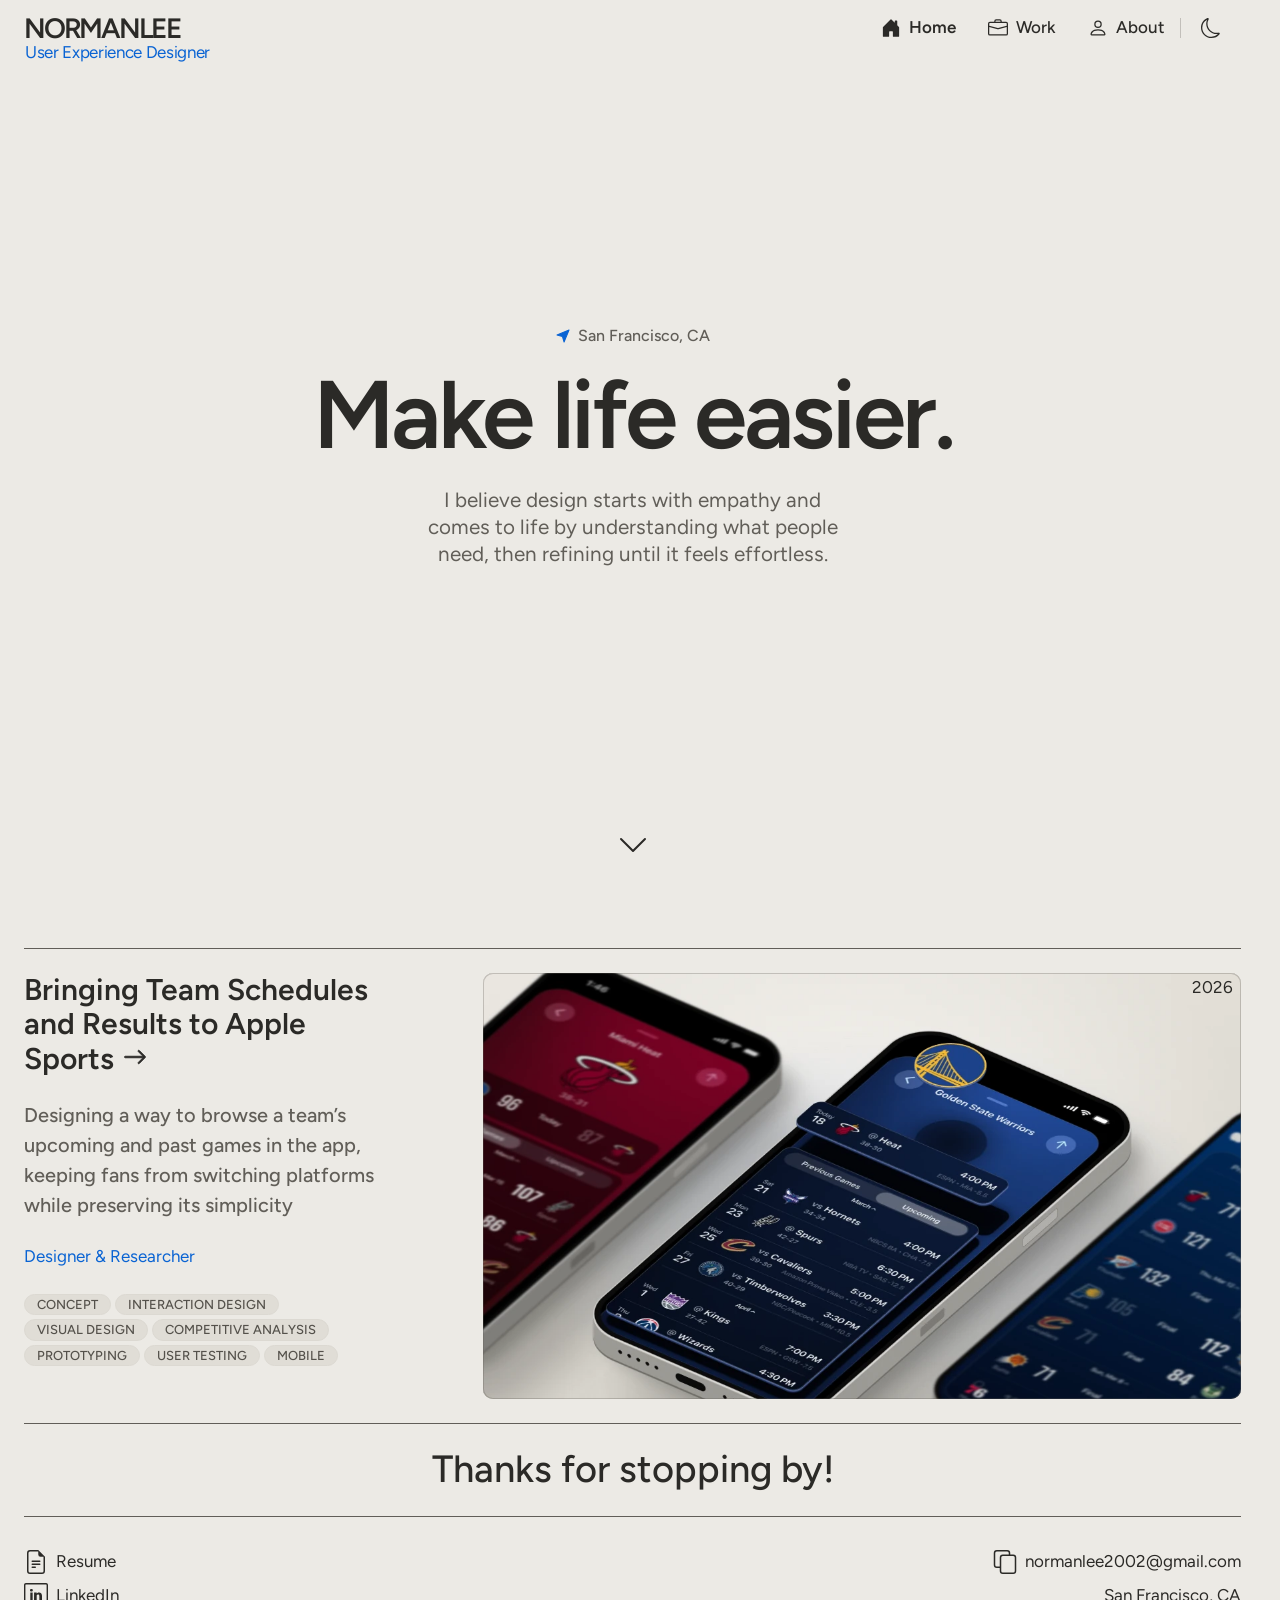
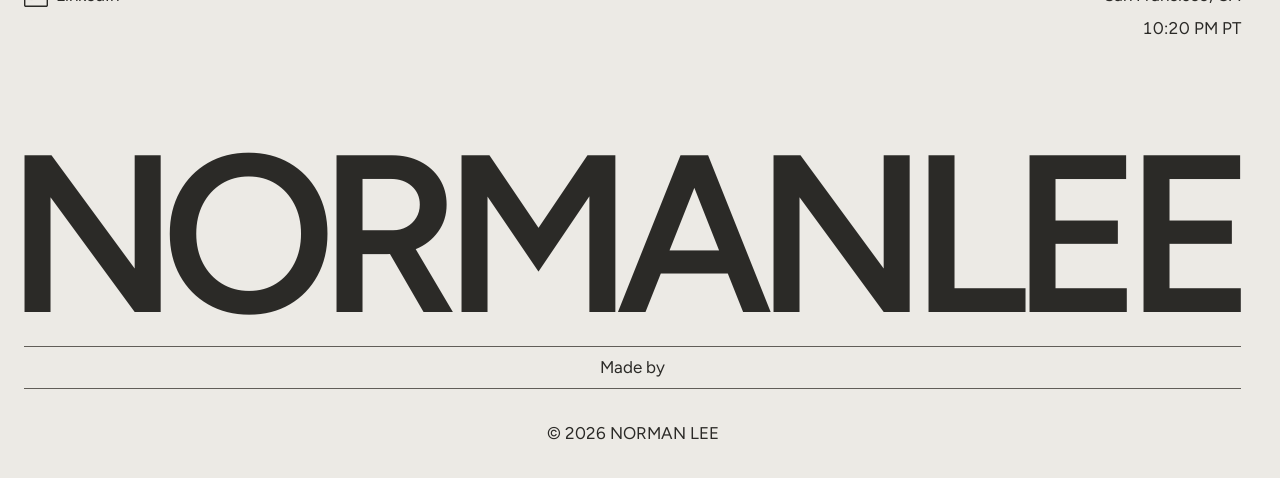
==== commit 8ebbd701: "Removed portfolio project" ====
--- a/index.html
+++ b/index.html
@@ -124,7 +124,6 @@
                 <div class="project-menu">
                     <div class="project-menu-panel">
                         <a href="/work/apple-sports-concept" class="project-menu-item">Bringing Team Schedules and Results to Apple Sports</a>
-                        <a href="/work/portfolio" class="project-menu-item">Designing and Building my Portfolio from Figma to Code</a>
                     </div>
                 </div>
             </div>
@@ -195,147 +194,8 @@
                 <span class="pill-tag">VISUAL DESIGN</span>
                 <span class="pill-tag">COMPETITIVE ANALYSIS</span>
                 <span class="pill-tag">PROTOTYPING</span>
+                <span class="pill-tag">USER TESTING</span>
                 <span class="pill-tag">MOBILE</span>
-            </div>
-        </div>
-        <div class="work-card">
-            <a href="/work/portfolio" class="work-thumbnail" tabindex="-1" aria-hidden="true">
-                <div class="cover-wall" aria-hidden="true">
-                    <!-- the wall at rest, as one picture of itself; the live wall below is built only when pointed at (style.css) -->
-                    <img class="cover-poster is-light" src="/images/portfolio/cover-poster-light-960.webp" srcset="/images/portfolio/cover-poster-light-640.webp 1280w, /images/portfolio/cover-poster-light-960.webp 1920w, /images/portfolio/cover-poster-light-1320.webp 2640w" sizes="(max-width: 767px) calc(146vw - 47px), (max-width: 1023px) calc(146vw - 78px), min(88vw, 1290px)" alt="" width="2640" height="1320" loading="lazy"><img class="cover-poster is-dark" src="/images/portfolio/cover-poster-dark-960.webp" srcset="/images/portfolio/cover-poster-dark-640.webp 1280w, /images/portfolio/cover-poster-dark-960.webp 1920w, /images/portfolio/cover-poster-dark-1320.webp 2640w" sizes="(max-width: 767px) calc(146vw - 47px), (max-width: 1023px) calc(146vw - 78px), min(88vw, 1290px)" alt="" width="2640" height="1320" loading="lazy">
-                    <div class="cover-wall-plane">
-                        <div class="cover-wall-col" style="--w: 44cqh">
-                            <div class="cover-wall-track">
-                                <div class="cover-wall-tile is-desktop"><img class="is-light" src="/images/portfolio/home-desktop-light.webp" alt="" width="2400" height="1350" loading="lazy"><img class="is-dark" src="/images/portfolio/home-desktop-dark.webp" alt="" width="2400" height="1350" loading="lazy"></div>
-                                <div class="cover-wall-tile"><img class="is-light" src="/images/portfolio/cover-snip-about-skills-light.webp" alt="" width="600" height="238" loading="lazy"><img class="is-dark" src="/images/portfolio/cover-snip-about-skills-dark.webp" alt="" width="600" height="238" loading="lazy"></div>
-                                <div class="cover-wall-tile cover-wall-code is-js"><p class="cover-wall-tab">script.js</p><pre><span><i>222</i><span class="t-kw">function</span> <span class="t-fn">applyTheme</span><span class="t-mute">(</span><span class="t-mute">)</span> <span class="t-mute">{</span></span><span><i>223</i>    <span class="t-kw">const</span> isDark <span class="t-mute">=</span> <span class="t-fn">getPreferredTheme</span><span class="t-mute">(</span><span class="t-mute">)</span> <span class="t-mute">===</span> <span class="t-val">"dark"</span><span class="t-mute">;</span></span><span class="is-hot"><i>224</i>    document<span class="t-mute">.</span>documentElement<span class="t-mute">.</span>classList<span class="t-mute">.</span><span class="t-fn">toggle</span><span class="t-mute">(</span><span class="t-val">"dark-theme"</span><span class="t-mute">,</span> isDark<span class="t-mute">)</span><span class="t-mute">;</span></span><span><i>225</i>    <span class="t-fn">updateButtonAria</span><span class="t-mute">(</span>isDark<span class="t-mute">)</span><span class="t-mute">;</span></span><span><i>226</i><span class="t-mute">}</span></span></pre></div>
-                                <div class="cover-wall-tile"><img class="is-light" src="/images/portfolio/cover-snip-apple-quotes-light.webp" alt="" width="600" height="258" loading="lazy"><img class="is-dark" src="/images/portfolio/cover-snip-apple-quotes-dark.webp" alt="" width="600" height="258" loading="lazy"></div>
-                                <div class="cover-wall-tile is-desktop"><img class="is-light" src="/images/portfolio/home-desktop-light.webp" alt="" width="2400" height="1350" loading="lazy"><img class="is-dark" src="/images/portfolio/home-desktop-dark.webp" alt="" width="2400" height="1350" loading="lazy"></div>
-                                <div class="cover-wall-tile"><img class="is-light" src="/images/portfolio/cover-snip-about-skills-light.webp" alt="" width="600" height="238" loading="lazy"><img class="is-dark" src="/images/portfolio/cover-snip-about-skills-dark.webp" alt="" width="600" height="238" loading="lazy"></div>
-                                <div class="cover-wall-tile cover-wall-code is-js"><p class="cover-wall-tab">script.js</p><pre><span><i>222</i><span class="t-kw">function</span> <span class="t-fn">applyTheme</span><span class="t-mute">(</span><span class="t-mute">)</span> <span class="t-mute">{</span></span><span><i>223</i>    <span class="t-kw">const</span> isDark <span class="t-mute">=</span> <span class="t-fn">getPreferredTheme</span><span class="t-mute">(</span><span class="t-mute">)</span> <span class="t-mute">===</span> <span class="t-val">"dark"</span><span class="t-mute">;</span></span><span class="is-hot"><i>224</i>    document<span class="t-mute">.</span>documentElement<span class="t-mute">.</span>classList<span class="t-mute">.</span><span class="t-fn">toggle</span><span class="t-mute">(</span><span class="t-val">"dark-theme"</span><span class="t-mute">,</span> isDark<span class="t-mute">)</span><span class="t-mute">;</span></span><span><i>225</i>    <span class="t-fn">updateButtonAria</span><span class="t-mute">(</span>isDark<span class="t-mute">)</span><span class="t-mute">;</span></span><span><i>226</i><span class="t-mute">}</span></span></pre></div>
-                                <div class="cover-wall-tile"><img class="is-light" src="/images/portfolio/cover-snip-apple-quotes-light.webp" alt="" width="600" height="258" loading="lazy"><img class="is-dark" src="/images/portfolio/cover-snip-apple-quotes-dark.webp" alt="" width="600" height="258" loading="lazy"></div>
-                                <div class="cover-wall-tile is-desktop"><img class="is-light" src="/images/portfolio/home-desktop-light.webp" alt="" width="2400" height="1350" loading="lazy"><img class="is-dark" src="/images/portfolio/home-desktop-dark.webp" alt="" width="2400" height="1350" loading="lazy"></div>
-                                <div class="cover-wall-tile"><img class="is-light" src="/images/portfolio/cover-snip-about-skills-light.webp" alt="" width="600" height="238" loading="lazy"><img class="is-dark" src="/images/portfolio/cover-snip-about-skills-dark.webp" alt="" width="600" height="238" loading="lazy"></div>
-                                <div class="cover-wall-tile cover-wall-code is-js"><p class="cover-wall-tab">script.js</p><pre><span><i>222</i><span class="t-kw">function</span> <span class="t-fn">applyTheme</span><span class="t-mute">(</span><span class="t-mute">)</span> <span class="t-mute">{</span></span><span><i>223</i>    <span class="t-kw">const</span> isDark <span class="t-mute">=</span> <span class="t-fn">getPreferredTheme</span><span class="t-mute">(</span><span class="t-mute">)</span> <span class="t-mute">===</span> <span class="t-val">"dark"</span><span class="t-mute">;</span></span><span class="is-hot"><i>224</i>    document<span class="t-mute">.</span>documentElement<span class="t-mute">.</span>classList<span class="t-mute">.</span><span class="t-fn">toggle</span><span class="t-mute">(</span><span class="t-val">"dark-theme"</span><span class="t-mute">,</span> isDark<span class="t-mute">)</span><span class="t-mute">;</span></span><span><i>225</i>    <span class="t-fn">updateButtonAria</span><span class="t-mute">(</span>isDark<span class="t-mute">)</span><span class="t-mute">;</span></span><span><i>226</i><span class="t-mute">}</span></span></pre></div>
-                                <div class="cover-wall-tile"><img class="is-light" src="/images/portfolio/cover-snip-apple-quotes-light.webp" alt="" width="600" height="258" loading="lazy"><img class="is-dark" src="/images/portfolio/cover-snip-apple-quotes-dark.webp" alt="" width="600" height="258" loading="lazy"></div>
-                                <div class="cover-wall-tile is-desktop"><img class="is-light" src="/images/portfolio/home-desktop-light.webp" alt="" width="2400" height="1350" loading="lazy"><img class="is-dark" src="/images/portfolio/home-desktop-dark.webp" alt="" width="2400" height="1350" loading="lazy"></div>
-                                <div class="cover-wall-tile"><img class="is-light" src="/images/portfolio/cover-snip-about-skills-light.webp" alt="" width="600" height="238" loading="lazy"><img class="is-dark" src="/images/portfolio/cover-snip-about-skills-dark.webp" alt="" width="600" height="238" loading="lazy"></div>
-                                <div class="cover-wall-tile cover-wall-code is-js"><p class="cover-wall-tab">script.js</p><pre><span><i>222</i><span class="t-kw">function</span> <span class="t-fn">applyTheme</span><span class="t-mute">(</span><span class="t-mute">)</span> <span class="t-mute">{</span></span><span><i>223</i>    <span class="t-kw">const</span> isDark <span class="t-mute">=</span> <span class="t-fn">getPreferredTheme</span><span class="t-mute">(</span><span class="t-mute">)</span> <span class="t-mute">===</span> <span class="t-val">"dark"</span><span class="t-mute">;</span></span><span class="is-hot"><i>224</i>    document<span class="t-mute">.</span>documentElement<span class="t-mute">.</span>classList<span class="t-mute">.</span><span class="t-fn">toggle</span><span class="t-mute">(</span><span class="t-val">"dark-theme"</span><span class="t-mute">,</span> isDark<span class="t-mute">)</span><span class="t-mute">;</span></span><span><i>225</i>    <span class="t-fn">updateButtonAria</span><span class="t-mute">(</span>isDark<span class="t-mute">)</span><span class="t-mute">;</span></span><span><i>226</i><span class="t-mute">}</span></span></pre></div>
-                                <div class="cover-wall-tile"><img class="is-light" src="/images/portfolio/cover-snip-apple-quotes-light.webp" alt="" width="600" height="258" loading="lazy"><img class="is-dark" src="/images/portfolio/cover-snip-apple-quotes-dark.webp" alt="" width="600" height="258" loading="lazy"></div>
-                            </div>
-                        </div>
-                        <div class="cover-wall-col" style="--w: 30cqh; --time: 64s">
-                            <div class="cover-wall-track">
-                                <div class="cover-wall-tile"><img class="is-light" src="/images/portfolio/home-mobile-light.webp" alt="" width="786" height="1704" loading="lazy"><img class="is-dark" src="/images/portfolio/home-mobile-dark.webp" alt="" width="786" height="1704" loading="lazy"></div>
-                                <div class="cover-wall-tile"><img class="is-light" src="/images/portfolio/cover-snip-apple-anatomy-light.webp" alt="" width="600" height="258" loading="lazy"><img class="is-dark" src="/images/portfolio/cover-snip-apple-anatomy-dark.webp" alt="" width="600" height="258" loading="lazy"></div>
-                                <div class="cover-wall-tile"><img class="is-light" src="/images/portfolio/cover-snip-footer-light.webp" alt="" width="600" height="87" loading="lazy"><img class="is-dark" src="/images/portfolio/cover-snip-footer-dark.webp" alt="" width="600" height="87" loading="lazy"></div>
-                                <div class="cover-wall-tile"><img class="is-light" src="/images/portfolio/home-mobile-light.webp" alt="" width="786" height="1704" loading="lazy"><img class="is-dark" src="/images/portfolio/home-mobile-dark.webp" alt="" width="786" height="1704" loading="lazy"></div>
-                                <div class="cover-wall-tile"><img class="is-light" src="/images/portfolio/cover-snip-apple-anatomy-light.webp" alt="" width="600" height="258" loading="lazy"><img class="is-dark" src="/images/portfolio/cover-snip-apple-anatomy-dark.webp" alt="" width="600" height="258" loading="lazy"></div>
-                                <div class="cover-wall-tile"><img class="is-light" src="/images/portfolio/cover-snip-footer-light.webp" alt="" width="600" height="87" loading="lazy"><img class="is-dark" src="/images/portfolio/cover-snip-footer-dark.webp" alt="" width="600" height="87" loading="lazy"></div>
-                                <div class="cover-wall-tile"><img class="is-light" src="/images/portfolio/home-mobile-light.webp" alt="" width="786" height="1704" loading="lazy"><img class="is-dark" src="/images/portfolio/home-mobile-dark.webp" alt="" width="786" height="1704" loading="lazy"></div>
-                                <div class="cover-wall-tile"><img class="is-light" src="/images/portfolio/cover-snip-apple-anatomy-light.webp" alt="" width="600" height="258" loading="lazy"><img class="is-dark" src="/images/portfolio/cover-snip-apple-anatomy-dark.webp" alt="" width="600" height="258" loading="lazy"></div>
-                                <div class="cover-wall-tile"><img class="is-light" src="/images/portfolio/cover-snip-footer-light.webp" alt="" width="600" height="87" loading="lazy"><img class="is-dark" src="/images/portfolio/cover-snip-footer-dark.webp" alt="" width="600" height="87" loading="lazy"></div>
-                                <!-- again, so the loop has no seam -->
-                                <div class="cover-wall-tile"><img class="is-light" src="/images/portfolio/home-mobile-light.webp" alt="" width="786" height="1704" loading="lazy"><img class="is-dark" src="/images/portfolio/home-mobile-dark.webp" alt="" width="786" height="1704" loading="lazy"></div>
-                                <div class="cover-wall-tile"><img class="is-light" src="/images/portfolio/cover-snip-apple-anatomy-light.webp" alt="" width="600" height="258" loading="lazy"><img class="is-dark" src="/images/portfolio/cover-snip-apple-anatomy-dark.webp" alt="" width="600" height="258" loading="lazy"></div>
-                                <div class="cover-wall-tile"><img class="is-light" src="/images/portfolio/cover-snip-footer-light.webp" alt="" width="600" height="87" loading="lazy"><img class="is-dark" src="/images/portfolio/cover-snip-footer-dark.webp" alt="" width="600" height="87" loading="lazy"></div>
-                                <div class="cover-wall-tile"><img class="is-light" src="/images/portfolio/home-mobile-light.webp" alt="" width="786" height="1704" loading="lazy"><img class="is-dark" src="/images/portfolio/home-mobile-dark.webp" alt="" width="786" height="1704" loading="lazy"></div>
-                                <div class="cover-wall-tile"><img class="is-light" src="/images/portfolio/cover-snip-apple-anatomy-light.webp" alt="" width="600" height="258" loading="lazy"><img class="is-dark" src="/images/portfolio/cover-snip-apple-anatomy-dark.webp" alt="" width="600" height="258" loading="lazy"></div>
-                                <div class="cover-wall-tile"><img class="is-light" src="/images/portfolio/cover-snip-footer-light.webp" alt="" width="600" height="87" loading="lazy"><img class="is-dark" src="/images/portfolio/cover-snip-footer-dark.webp" alt="" width="600" height="87" loading="lazy"></div>
-                                <div class="cover-wall-tile"><img class="is-light" src="/images/portfolio/home-mobile-light.webp" alt="" width="786" height="1704" loading="lazy"><img class="is-dark" src="/images/portfolio/home-mobile-dark.webp" alt="" width="786" height="1704" loading="lazy"></div>
-                                <div class="cover-wall-tile"><img class="is-light" src="/images/portfolio/cover-snip-apple-anatomy-light.webp" alt="" width="600" height="258" loading="lazy"><img class="is-dark" src="/images/portfolio/cover-snip-apple-anatomy-dark.webp" alt="" width="600" height="258" loading="lazy"></div>
-                                <div class="cover-wall-tile"><img class="is-light" src="/images/portfolio/cover-snip-footer-light.webp" alt="" width="600" height="87" loading="lazy"><img class="is-dark" src="/images/portfolio/cover-snip-footer-dark.webp" alt="" width="600" height="87" loading="lazy"></div>
-                            </div>
-                        </div>
-                        <div class="cover-wall-col" style="--w: 56cqh; --time: 80s">
-                            <div class="cover-wall-track">
-                                <div class="cover-wall-tile"><img class="is-light" src="/images/portfolio/cover-snip-apple-head-light.webp" alt="" width="600" height="228" loading="lazy"><img class="is-dark" src="/images/portfolio/cover-snip-apple-head-dark.webp" alt="" width="600" height="228" loading="lazy"></div>
-                                <div class="cover-wall-tile"><img class="is-light" src="/images/portfolio/cover-snip-about-tidbits-light.webp" alt="" width="600" height="625" loading="lazy"><img class="is-dark" src="/images/portfolio/cover-snip-about-tidbits-dark.webp" alt="" width="600" height="625" loading="lazy"></div>
-                                <div class="cover-wall-tile"><img class="is-light" src="/images/portfolio/cover-snip-home-thanks-light.webp" alt="" width="600" height="103" loading="lazy"><img class="is-dark" src="/images/portfolio/cover-snip-home-thanks-dark.webp" alt="" width="600" height="103" loading="lazy"></div>
-                                <div class="cover-wall-tile"><img class="is-light" src="/images/portfolio/cover-snip-apple-head-light.webp" alt="" width="600" height="228" loading="lazy"><img class="is-dark" src="/images/portfolio/cover-snip-apple-head-dark.webp" alt="" width="600" height="228" loading="lazy"></div>
-                                <div class="cover-wall-tile"><img class="is-light" src="/images/portfolio/cover-snip-about-tidbits-light.webp" alt="" width="600" height="625" loading="lazy"><img class="is-dark" src="/images/portfolio/cover-snip-about-tidbits-dark.webp" alt="" width="600" height="625" loading="lazy"></div>
-                                <div class="cover-wall-tile"><img class="is-light" src="/images/portfolio/cover-snip-home-thanks-light.webp" alt="" width="600" height="103" loading="lazy"><img class="is-dark" src="/images/portfolio/cover-snip-home-thanks-dark.webp" alt="" width="600" height="103" loading="lazy"></div>
-                                <div class="cover-wall-tile"><img class="is-light" src="/images/portfolio/cover-snip-apple-head-light.webp" alt="" width="600" height="228" loading="lazy"><img class="is-dark" src="/images/portfolio/cover-snip-apple-head-dark.webp" alt="" width="600" height="228" loading="lazy"></div>
-                                <div class="cover-wall-tile"><img class="is-light" src="/images/portfolio/cover-snip-about-tidbits-light.webp" alt="" width="600" height="625" loading="lazy"><img class="is-dark" src="/images/portfolio/cover-snip-about-tidbits-dark.webp" alt="" width="600" height="625" loading="lazy"></div>
-                                <div class="cover-wall-tile"><img class="is-light" src="/images/portfolio/cover-snip-home-thanks-light.webp" alt="" width="600" height="103" loading="lazy"><img class="is-dark" src="/images/portfolio/cover-snip-home-thanks-dark.webp" alt="" width="600" height="103" loading="lazy"></div>
-                                <!-- again, so the loop has no seam -->
-                                <div class="cover-wall-tile"><img class="is-light" src="/images/portfolio/cover-snip-apple-head-light.webp" alt="" width="600" height="228" loading="lazy"><img class="is-dark" src="/images/portfolio/cover-snip-apple-head-dark.webp" alt="" width="600" height="228" loading="lazy"></div>
-                                <div class="cover-wall-tile"><img class="is-light" src="/images/portfolio/cover-snip-about-tidbits-light.webp" alt="" width="600" height="625" loading="lazy"><img class="is-dark" src="/images/portfolio/cover-snip-about-tidbits-dark.webp" alt="" width="600" height="625" loading="lazy"></div>
-                                <div class="cover-wall-tile"><img class="is-light" src="/images/portfolio/cover-snip-home-thanks-light.webp" alt="" width="600" height="103" loading="lazy"><img class="is-dark" src="/images/portfolio/cover-snip-home-thanks-dark.webp" alt="" width="600" height="103" loading="lazy"></div>
-                                <div class="cover-wall-tile"><img class="is-light" src="/images/portfolio/cover-snip-apple-head-light.webp" alt="" width="600" height="228" loading="lazy"><img class="is-dark" src="/images/portfolio/cover-snip-apple-head-dark.webp" alt="" width="600" height="228" loading="lazy"></div>
-                                <div class="cover-wall-tile"><img class="is-light" src="/images/portfolio/cover-snip-about-tidbits-light.webp" alt="" width="600" height="625" loading="lazy"><img class="is-dark" src="/images/portfolio/cover-snip-about-tidbits-dark.webp" alt="" width="600" height="625" loading="lazy"></div>
-                                <div class="cover-wall-tile"><img class="is-light" src="/images/portfolio/cover-snip-home-thanks-light.webp" alt="" width="600" height="103" loading="lazy"><img class="is-dark" src="/images/portfolio/cover-snip-home-thanks-dark.webp" alt="" width="600" height="103" loading="lazy"></div>
-                                <div class="cover-wall-tile"><img class="is-light" src="/images/portfolio/cover-snip-apple-head-light.webp" alt="" width="600" height="228" loading="lazy"><img class="is-dark" src="/images/portfolio/cover-snip-apple-head-dark.webp" alt="" width="600" height="228" loading="lazy"></div>
-                                <div class="cover-wall-tile"><img class="is-light" src="/images/portfolio/cover-snip-about-tidbits-light.webp" alt="" width="600" height="625" loading="lazy"><img class="is-dark" src="/images/portfolio/cover-snip-about-tidbits-dark.webp" alt="" width="600" height="625" loading="lazy"></div>
-                                <div class="cover-wall-tile"><img class="is-light" src="/images/portfolio/cover-snip-home-thanks-light.webp" alt="" width="600" height="103" loading="lazy"><img class="is-dark" src="/images/portfolio/cover-snip-home-thanks-dark.webp" alt="" width="600" height="103" loading="lazy"></div>
-                            </div>
-                        </div>
-                        <div class="cover-wall-col" style="--w: 40cqh; --time: 74s">
-                            <div class="cover-wall-track">
-                                <div class="cover-wall-tile"><img class="is-light" src="/images/portfolio/cover-snip-apple-overview-light.webp" alt="" width="600" height="261" loading="lazy"><img class="is-dark" src="/images/portfolio/cover-snip-apple-overview-dark.webp" alt="" width="600" height="261" loading="lazy"></div>
-                                <div class="cover-wall-tile cover-wall-code is-css"><p class="cover-wall-tab">style.css</p><pre><span><i>779</i><span class="t-sel">.hero-text</span> <span class="t-mute">{</span></span><span class="is-hot"><i>780</i>    <span class="t-prop">font-size</span><span class="t-mute">:</span> <span class="t-val">clamp(2.25rem, 10cqi, 6rem)</span><span class="t-mute">;</span></span><span><i>781</i>    <span class="t-prop">line-height</span><span class="t-mute">:</span> <span class="t-val">var(--leading-none)</span><span class="t-mute">;</span></span><span><i>782</i>    <span class="t-prop">letter-spacing</span><span class="t-mute">:</span> <span class="t-val">-0.035em</span><span class="t-mute">;</span></span><span><i>783</i>    <span class="t-prop">white-space</span><span class="t-mute">:</span> <span class="t-val">nowrap</span><span class="t-mute">;</span></span><span><i>784</i><span class="t-mute">}</span></span></pre></div>
-                                <div class="cover-wall-tile"><img class="is-light" src="/images/portfolio/cover-snip-about-hello-light.webp" alt="" width="600" height="182" loading="lazy"><img class="is-dark" src="/images/portfolio/cover-snip-about-hello-dark.webp" alt="" width="600" height="182" loading="lazy"></div>
-                                <div class="cover-wall-tile"><img class="is-light" src="/images/portfolio/home-tablet-light.webp" alt="" width="2420" height="1668" loading="lazy"><img class="is-dark" src="/images/portfolio/home-tablet-dark.webp" alt="" width="2420" height="1668" loading="lazy"></div>
-                                <div class="cover-wall-tile"><img class="is-light" src="/images/portfolio/cover-snip-apple-overview-light.webp" alt="" width="600" height="261" loading="lazy"><img class="is-dark" src="/images/portfolio/cover-snip-apple-overview-dark.webp" alt="" width="600" height="261" loading="lazy"></div>
-                                <div class="cover-wall-tile cover-wall-code is-css"><p class="cover-wall-tab">style.css</p><pre><span><i>779</i><span class="t-sel">.hero-text</span> <span class="t-mute">{</span></span><span class="is-hot"><i>780</i>    <span class="t-prop">font-size</span><span class="t-mute">:</span> <span class="t-val">clamp(2.25rem, 10cqi, 6rem)</span><span class="t-mute">;</span></span><span><i>781</i>    <span class="t-prop">line-height</span><span class="t-mute">:</span> <span class="t-val">var(--leading-none)</span><span class="t-mute">;</span></span><span><i>782</i>    <span class="t-prop">letter-spacing</span><span class="t-mute">:</span> <span class="t-val">-0.035em</span><span class="t-mute">;</span></span><span><i>783</i>    <span class="t-prop">white-space</span><span class="t-mute">:</span> <span class="t-val">nowrap</span><span class="t-mute">;</span></span><span><i>784</i><span class="t-mute">}</span></span></pre></div>
-                                <div class="cover-wall-tile"><img class="is-light" src="/images/portfolio/cover-snip-about-hello-light.webp" alt="" width="600" height="182" loading="lazy"><img class="is-dark" src="/images/portfolio/cover-snip-about-hello-dark.webp" alt="" width="600" height="182" loading="lazy"></div>
-                                <div class="cover-wall-tile"><img class="is-light" src="/images/portfolio/home-tablet-light.webp" alt="" width="2420" height="1668" loading="lazy"><img class="is-dark" src="/images/portfolio/home-tablet-dark.webp" alt="" width="2420" height="1668" loading="lazy"></div>
-                                <div class="cover-wall-tile"><img class="is-light" src="/images/portfolio/cover-snip-apple-overview-light.webp" alt="" width="600" height="261" loading="lazy"><img class="is-dark" src="/images/portfolio/cover-snip-apple-overview-dark.webp" alt="" width="600" height="261" loading="lazy"></div>
-                                <div class="cover-wall-tile cover-wall-code is-css"><p class="cover-wall-tab">style.css</p><pre><span><i>779</i><span class="t-sel">.hero-text</span> <span class="t-mute">{</span></span><span class="is-hot"><i>780</i>    <span class="t-prop">font-size</span><span class="t-mute">:</span> <span class="t-val">clamp(2.25rem, 10cqi, 6rem)</span><span class="t-mute">;</span></span><span><i>781</i>    <span class="t-prop">line-height</span><span class="t-mute">:</span> <span class="t-val">var(--leading-none)</span><span class="t-mute">;</span></span><span><i>782</i>    <span class="t-prop">letter-spacing</span><span class="t-mute">:</span> <span class="t-val">-0.035em</span><span class="t-mute">;</span></span><span><i>783</i>    <span class="t-prop">white-space</span><span class="t-mute">:</span> <span class="t-val">nowrap</span><span class="t-mute">;</span></span><span><i>784</i><span class="t-mute">}</span></span></pre></div>
-                                <div class="cover-wall-tile"><img class="is-light" src="/images/portfolio/cover-snip-about-hello-light.webp" alt="" width="600" height="182" loading="lazy"><img class="is-dark" src="/images/portfolio/cover-snip-about-hello-dark.webp" alt="" width="600" height="182" loading="lazy"></div>
-                                <div class="cover-wall-tile"><img class="is-light" src="/images/portfolio/home-tablet-light.webp" alt="" width="2420" height="1668" loading="lazy"><img class="is-dark" src="/images/portfolio/home-tablet-dark.webp" alt="" width="2420" height="1668" loading="lazy"></div>
-                                <!-- again, so the loop has no seam -->
-                                <div class="cover-wall-tile"><img class="is-light" src="/images/portfolio/cover-snip-apple-overview-light.webp" alt="" width="600" height="261" loading="lazy"><img class="is-dark" src="/images/portfolio/cover-snip-apple-overview-dark.webp" alt="" width="600" height="261" loading="lazy"></div>
-                                <div class="cover-wall-tile cover-wall-code is-css"><p class="cover-wall-tab">style.css</p><pre><span><i>779</i><span class="t-sel">.hero-text</span> <span class="t-mute">{</span></span><span class="is-hot"><i>780</i>    <span class="t-prop">font-size</span><span class="t-mute">:</span> <span class="t-val">clamp(2.25rem, 10cqi, 6rem)</span><span class="t-mute">;</span></span><span><i>781</i>    <span class="t-prop">line-height</span><span class="t-mute">:</span> <span class="t-val">var(--leading-none)</span><span class="t-mute">;</span></span><span><i>782</i>    <span class="t-prop">letter-spacing</span><span class="t-mute">:</span> <span class="t-val">-0.035em</span><span class="t-mute">;</span></span><span><i>783</i>    <span class="t-prop">white-space</span><span class="t-mute">:</span> <span class="t-val">nowrap</span><span class="t-mute">;</span></span><span><i>784</i><span class="t-mute">}</span></span></pre></div>
-                                <div class="cover-wall-tile"><img class="is-light" src="/images/portfolio/cover-snip-about-hello-light.webp" alt="" width="600" height="182" loading="lazy"><img class="is-dark" src="/images/portfolio/cover-snip-about-hello-dark.webp" alt="" width="600" height="182" loading="lazy"></div>
-                                <div class="cover-wall-tile"><img class="is-light" src="/images/portfolio/home-tablet-light.webp" alt="" width="2420" height="1668" loading="lazy"><img class="is-dark" src="/images/portfolio/home-tablet-dark.webp" alt="" width="2420" height="1668" loading="lazy"></div>
-                                <div class="cover-wall-tile"><img class="is-light" src="/images/portfolio/cover-snip-apple-overview-light.webp" alt="" width="600" height="261" loading="lazy"><img class="is-dark" src="/images/portfolio/cover-snip-apple-overview-dark.webp" alt="" width="600" height="261" loading="lazy"></div>
-                                <div class="cover-wall-tile cover-wall-code is-css"><p class="cover-wall-tab">style.css</p><pre><span><i>779</i><span class="t-sel">.hero-text</span> <span class="t-mute">{</span></span><span class="is-hot"><i>780</i>    <span class="t-prop">font-size</span><span class="t-mute">:</span> <span class="t-val">clamp(2.25rem, 10cqi, 6rem)</span><span class="t-mute">;</span></span><span><i>781</i>    <span class="t-prop">line-height</span><span class="t-mute">:</span> <span class="t-val">var(--leading-none)</span><span class="t-mute">;</span></span><span><i>782</i>    <span class="t-prop">letter-spacing</span><span class="t-mute">:</span> <span class="t-val">-0.035em</span><span class="t-mute">;</span></span><span><i>783</i>    <span class="t-prop">white-space</span><span class="t-mute">:</span> <span class="t-val">nowrap</span><span class="t-mute">;</span></span><span><i>784</i><span class="t-mute">}</span></span></pre></div>
-                                <div class="cover-wall-tile"><img class="is-light" src="/images/portfolio/cover-snip-about-hello-light.webp" alt="" width="600" height="182" loading="lazy"><img class="is-dark" src="/images/portfolio/cover-snip-about-hello-dark.webp" alt="" width="600" height="182" loading="lazy"></div>
-                                <div class="cover-wall-tile"><img class="is-light" src="/images/portfolio/home-tablet-light.webp" alt="" width="2420" height="1668" loading="lazy"><img class="is-dark" src="/images/portfolio/home-tablet-dark.webp" alt="" width="2420" height="1668" loading="lazy"></div>
-                                <div class="cover-wall-tile"><img class="is-light" src="/images/portfolio/cover-snip-apple-overview-light.webp" alt="" width="600" height="261" loading="lazy"><img class="is-dark" src="/images/portfolio/cover-snip-apple-overview-dark.webp" alt="" width="600" height="261" loading="lazy"></div>
-                                <div class="cover-wall-tile cover-wall-code is-css"><p class="cover-wall-tab">style.css</p><pre><span><i>779</i><span class="t-sel">.hero-text</span> <span class="t-mute">{</span></span><span class="is-hot"><i>780</i>    <span class="t-prop">font-size</span><span class="t-mute">:</span> <span class="t-val">clamp(2.25rem, 10cqi, 6rem)</span><span class="t-mute">;</span></span><span><i>781</i>    <span class="t-prop">line-height</span><span class="t-mute">:</span> <span class="t-val">var(--leading-none)</span><span class="t-mute">;</span></span><span><i>782</i>    <span class="t-prop">letter-spacing</span><span class="t-mute">:</span> <span class="t-val">-0.035em</span><span class="t-mute">;</span></span><span><i>783</i>    <span class="t-prop">white-space</span><span class="t-mute">:</span> <span class="t-val">nowrap</span><span class="t-mute">;</span></span><span><i>784</i><span class="t-mute">}</span></span></pre></div>
-                                <div class="cover-wall-tile"><img class="is-light" src="/images/portfolio/cover-snip-about-hello-light.webp" alt="" width="600" height="182" loading="lazy"><img class="is-dark" src="/images/portfolio/cover-snip-about-hello-dark.webp" alt="" width="600" height="182" loading="lazy"></div>
-                                <div class="cover-wall-tile"><img class="is-light" src="/images/portfolio/home-tablet-light.webp" alt="" width="2420" height="1668" loading="lazy"><img class="is-dark" src="/images/portfolio/home-tablet-dark.webp" alt="" width="2420" height="1668" loading="lazy"></div>
-                            </div>
-                        </div>
-                        <div class="cover-wall-col" style="--w: 48cqh">
-                            <div class="cover-wall-track">
-                                <div class="cover-wall-tile"><img class="is-light" src="/images/portfolio/cover-snip-apple-problem-light.webp" alt="" width="600" height="198" loading="lazy"><img class="is-dark" src="/images/portfolio/cover-snip-apple-problem-dark.webp" alt="" width="600" height="198" loading="lazy"></div>
-                                <div class="cover-wall-tile"><img class="is-light" src="/images/portfolio/cover-snip-about-experience-light.webp" alt="" width="600" height="378" loading="lazy"><img class="is-dark" src="/images/portfolio/cover-snip-about-experience-dark.webp" alt="" width="600" height="378" loading="lazy"></div>
-                                <div class="cover-wall-tile"><img class="is-light" src="/images/portfolio/cover-snip-apple-native-light.webp" alt="" width="600" height="202" loading="lazy"><img class="is-dark" src="/images/portfolio/cover-snip-apple-native-dark.webp" alt="" width="600" height="202" loading="lazy"></div>
-                                <div class="cover-wall-tile"><img class="is-light" src="/images/portfolio/cover-snip-apple-learned-light.webp" alt="" width="600" height="260" loading="lazy"><img class="is-dark" src="/images/portfolio/cover-snip-apple-learned-dark.webp" alt="" width="600" height="260" loading="lazy"></div>
-                                <div class="cover-wall-tile"><img class="is-light" src="/images/portfolio/cover-snip-apple-problem-light.webp" alt="" width="600" height="198" loading="lazy"><img class="is-dark" src="/images/portfolio/cover-snip-apple-problem-dark.webp" alt="" width="600" height="198" loading="lazy"></div>
-                                <div class="cover-wall-tile"><img class="is-light" src="/images/portfolio/cover-snip-about-experience-light.webp" alt="" width="600" height="378" loading="lazy"><img class="is-dark" src="/images/portfolio/cover-snip-about-experience-dark.webp" alt="" width="600" height="378" loading="lazy"></div>
-                                <div class="cover-wall-tile"><img class="is-light" src="/images/portfolio/cover-snip-apple-native-light.webp" alt="" width="600" height="202" loading="lazy"><img class="is-dark" src="/images/portfolio/cover-snip-apple-native-dark.webp" alt="" width="600" height="202" loading="lazy"></div>
-                                <div class="cover-wall-tile"><img class="is-light" src="/images/portfolio/cover-snip-apple-learned-light.webp" alt="" width="600" height="260" loading="lazy"><img class="is-dark" src="/images/portfolio/cover-snip-apple-learned-dark.webp" alt="" width="600" height="260" loading="lazy"></div>
-                                <div class="cover-wall-tile"><img class="is-light" src="/images/portfolio/cover-snip-apple-problem-light.webp" alt="" width="600" height="198" loading="lazy"><img class="is-dark" src="/images/portfolio/cover-snip-apple-problem-dark.webp" alt="" width="600" height="198" loading="lazy"></div>
-                                <div class="cover-wall-tile"><img class="is-light" src="/images/portfolio/cover-snip-about-experience-light.webp" alt="" width="600" height="378" loading="lazy"><img class="is-dark" src="/images/portfolio/cover-snip-about-experience-dark.webp" alt="" width="600" height="378" loading="lazy"></div>
-                                <div class="cover-wall-tile"><img class="is-light" src="/images/portfolio/cover-snip-apple-native-light.webp" alt="" width="600" height="202" loading="lazy"><img class="is-dark" src="/images/portfolio/cover-snip-apple-native-dark.webp" alt="" width="600" height="202" loading="lazy"></div>
-                                <div class="cover-wall-tile"><img class="is-light" src="/images/portfolio/cover-snip-apple-learned-light.webp" alt="" width="600" height="260" loading="lazy"><img class="is-dark" src="/images/portfolio/cover-snip-apple-learned-dark.webp" alt="" width="600" height="260" loading="lazy"></div>
-                                <div class="cover-wall-tile"><img class="is-light" src="/images/portfolio/cover-snip-apple-problem-light.webp" alt="" width="600" height="198" loading="lazy"><img class="is-dark" src="/images/portfolio/cover-snip-apple-problem-dark.webp" alt="" width="600" height="198" loading="lazy"></div>
-                                <div class="cover-wall-tile"><img class="is-light" src="/images/portfolio/cover-snip-about-experience-light.webp" alt="" width="600" height="378" loading="lazy"><img class="is-dark" src="/images/portfolio/cover-snip-about-experience-dark.webp" alt="" width="600" height="378" loading="lazy"></div>
-                                <div class="cover-wall-tile"><img class="is-light" src="/images/portfolio/cover-snip-apple-native-light.webp" alt="" width="600" height="202" loading="lazy"><img class="is-dark" src="/images/portfolio/cover-snip-apple-native-dark.webp" alt="" width="600" height="202" loading="lazy"></div>
-                                <div class="cover-wall-tile"><img class="is-light" src="/images/portfolio/cover-snip-apple-learned-light.webp" alt="" width="600" height="260" loading="lazy"><img class="is-dark" src="/images/portfolio/cover-snip-apple-learned-dark.webp" alt="" width="600" height="260" loading="lazy"></div>
-                            </div>
-                        </div>
-                    </div>
-                </div>
-                <p>2026</p>
-                <span class="view-project" aria-hidden="true">View Details<svg xmlns="http://www.w3.org/2000/svg" width="16" height="16" fill="currentColor" viewBox="0 0 16 16"><path fill-rule="evenodd" d="M1 8a.5.5 0 0 1 .5-.5h11.793l-3.147-3.146a.5.5 0 0 1 .708-.708l4 4a.5.5 0 0 1 0 .708l-4 4a.5.5 0 0 1-.708-.708L13.293 8.5H1.5A.5.5 0 0 1 1 8"/></svg></span>
-            </a>
-            <h2 class="work-header">
-                <a href="/work/portfolio" class="work-link">Designing and Building my Portfolio from Figma to <span class="keep-together">Code<span class="link-arrow" aria-hidden="true"><svg xmlns="http://www.w3.org/2000/svg" width="16" height="16" fill="currentColor" viewBox="0 0 16 16"><path fill-rule="evenodd" d="M1 8a.5.5 0 0 1 .5-.5h11.793l-3.147-3.146a.5.5 0 0 1 .708-.708l4 4a.5.5 0 0 1 0 .708l-4 4a.5.5 0 0 1-.708-.708L13.293 8.5H1.5A.5.5 0 0 1 1 8"/></svg></span></span></a>
-            </h2>
-            <p class="work-description">Designing and building this site for recruiters who may only have a minute, and keeping its moving project covers while making it load quickly and scroll smoothly</p>
-            <p class="work-title">Designer &amp; Developer</p>
-            <div class="tag-container">
-                <span class="pill-tag">VISUAL DESIGN</span>
-                <span class="pill-tag">INTERACTION DESIGN</span>
-                <span class="pill-tag">RESPONSIVE DESIGN</span>
-                <span class="pill-tag">ACCESSIBILITY</span>
-                <span class="pill-tag">FRONT-END DEVELOPMENT</span>
-                <span class="pill-tag">PERFORMANCE</span>
             </div>
         </div>
     </div>
--- a/css/style.css
+++ b/css/style.css
@@ -131,8 +131,6 @@
     /* Left edge of the content, for fixed elements */
     --page-edge: max(var(--space-md), calc((100% - 1440px) / 2 + var(--space-md)));
 
-    /* Header Blur */
-    --header-bg: rgba(236, 234, 229, 0.62);
 }
 
 /* Dark Mode */
@@ -163,9 +161,6 @@
     --color-purple: #B47EFF;
     --color-orange: #FF9F45;
     --color-pink:   #FF6EA8;
-
-    /* Header Blur */
-    --header-bg: rgba(42, 42, 40, 0.6);
 }
 
 html {
@@ -294,30 +289,37 @@
 }
 
 /* Header
-   On iPhone and iPad the glass runs on past the top of the page (--header-bleed, set below): Safari there draws the
-   page under the status bar and its own toolbar too, above the page's top edge, and without it text scrolling up
-   there showed sharp above a hard-edged header. The extra height sits above the header and is taken back by the
-   negative margin and top, so the header's own 56px stays exactly where it was. Elsewhere nothing is drawn up there,
-   so the glass stays the header's own size: blurring three times the area on every scroll frame was the main cost
-   of scrolling on computers without hardware acceleration */
+   On iPhone and iPad the background runs on past the top of the page (--header-bleed, set below): Safari there draws
+   the page under the status bar and its own toolbar too, above the page's top edge, and without it text scrolling up
+   would show there above the header. The extra height sits above the header and is taken back by the negative
+   margin and top, so the header's own 56px stays exactly where it was. Elsewhere nothing is drawn up there */
 .header {
     --header-bleed: 0px;
     display: flex;
     justify-content: space-between;
     align-items: center;
-    /* spans the content's width, not the page's: the glass stops at the content's edges instead of running on into
-       the side margins, where anything colorful scrolling under it (a cover, a screenshot) would glow past the content */
+    /* the header's contents (and its line) keep to the content's width; only the glass (::after) runs edge to edge */
     padding: var(--header-bleed) 0 0;
     height: calc(var(--header-height) + var(--header-bleed));
     margin: calc(-1 * var(--header-bleed)) var(--space-md) 0;
     position: sticky;
     top: calc(-1 * var(--header-bleed));
     z-index: 100;
-    /* glass: a light tint over a deep blur, with the colors behind it turned up so they glow through
-       instead of going gray */
-    background-color: var(--header-bg);
-    -webkit-backdrop-filter: blur(20px) saturate(180%);
-    backdrop-filter: blur(20px) saturate(180%);
+}
+
+/* background: solid page color, no blur. Fixed to the window so it spans the whole top, past the content's 1440px
+   and the side margins, without adding sideways scroll (100vw would run under the scrollbar). The header is always
+   first on the page and pinned to the top, so the two stay together; z-index -1 keeps it behind the header's contents */
+.header::after {
+    content: "";
+    position: fixed;
+    top: calc(-1 * var(--header-bleed));
+    left: 0;
+    right: 0;
+    height: calc(var(--header-height) + var(--header-bleed));
+    z-index: -1;
+    pointer-events: none;
+    background-color: var(--bg-color);
 }
 
 /* iPhone and iPad (only their Safari knows -webkit-touch-callout) */
@@ -331,17 +333,12 @@
    behind a piece of glass is worked out by the processor on every frame, which made scrolling and the popups
    stutter. There script.js marks the page .low-gfx, and each piece of glass becomes a nearly solid tint of the same
    color instead, which looks almost the same */
-:root.low-gfx .header,
 :root.low-gfx .proto-close,
 :root.low-gfx .media-controls,
 :root.low-gfx .media-nav,
 :root.low-gfx .proto-dialog::backdrop {
     -webkit-backdrop-filter: none;
     backdrop-filter: none;
-}
-
-:root.low-gfx .header {
-    background-color: color-mix(in srgb, var(--bg-color) 95%, transparent);
 }
 
 :root.low-gfx .proto-close,
@@ -524,7 +521,9 @@
     align-items: center;
     justify-content: center;
     padding: var(--space-xs);
-    margin-right: calc(var(--space-xs) * -1);
+    /* steps in from the content's right edge by the same amount the divider sits to its left (half of --space-md),
+       so the icon (and the X it turns into) has the same space on both sides, as the theme button does on wider screens */
+    margin-right: calc(var(--space-md) / 2);
     border: none;
     border-radius: 10px;
     background: none;
@@ -2083,19 +2082,50 @@
     color: var(--text-primary);
 }
 
-/* label | text rows: TL;DR, specs, metrics */
+/* label | text rows: TL;DR, specs (dividers only between rows, never on outer edges) */
 .case-tldr > div,
 .case-specs > div {
     display: grid;
     grid-template-columns: 7rem minmax(0, 1fr);
     column-gap: var(--space-sm);
     padding: var(--space-sm) 0;
+}
+
+.case-tldr > div + div,
+.case-specs > div + div {
     border-top: 1px solid var(--line-faint);
 }
 
-.case-tldr > div:last-child,
-.case-specs > div:last-child {
-    border-bottom: 1px solid var(--line-faint);
+/* 2-column borderless editorial grid for short metrics (Measuring Success): always 2x2 above mobile */
+.case-metrics {
+    display: grid;
+    grid-template-columns: repeat(2, minmax(0, 1fr));
+    gap: var(--space-lg) var(--space-xl);
+}
+
+@media (max-width: 560px) {
+    .case-metrics {
+        grid-template-columns: 1fr;
+    }
+}
+
+.case-metrics > div {
+    display: flex;
+    flex-direction: column;
+    gap: var(--space-xs);
+}
+
+.case-metrics dt {
+    font-size: var(--text-2xs);
+    font-weight: var(--weight-semibold);
+    letter-spacing: var(--tracking-wide);
+    text-transform: uppercase;
+    color: var(--text-primary);
+}
+
+.case-metrics dd {
+    font-size: var(--text-md);
+    color: var(--text-secondary);
 }
 
 .case-tldr dt,
@@ -2263,7 +2293,19 @@
     height: 852px;
     border: 0;
     border-radius: 52px;
-    background-color: #05070d; /* the prototype's own background, while it loads */
+    background-color: #05070d; /* the prototype's own background */
+    opacity: 0; /* hidden while it loads, so its half-drawn first moments never show (script.js) */
+}
+
+.proto-frame.is-loaded {
+    opacity: 1;
+    transition: opacity 0.25s ease;
+}
+
+@media (prefers-reduced-motion: reduce) {
+    .proto-frame.is-loaded {
+        transition: none;
+    }
 }
 
 .proto-close {
@@ -2342,6 +2384,23 @@
         top: max(var(--space-sm), env(safe-area-inset-top));
         right: var(--space-sm);
     }
+
+    /* The prototype has its own button in that corner (NBA), so its close button sits at the top center instead,
+       over the empty space between "Sports" and NBA, as high as it sits in the corner elsewhere */
+    #proto-dialog .proto-close {
+        right: auto;
+        left: 50%;
+        translate: -50% 0;
+        transition: background-color 0.2s ease, opacity 0.2s ease, visibility 0s;
+    }
+
+    /* while the prototype's game card is open, its date sits right there, so the close button steps aside until
+       the card is closed (script.js) */
+    #proto-dialog.is-sheet-open .proto-close {
+        opacity: 0;
+        visibility: hidden;
+        transition: background-color 0.2s ease, opacity 0.2s ease, visibility 0s 0.2s;
+    }
 }
 
 /* moments of need */
@@ -2435,6 +2494,89 @@
     text-decoration-color: color-mix(in srgb, var(--text-secondary) 60%, transparent);
 }
 
+/* numbered testing tasks: quiet editorial list */
+.case-tasks {
+    list-style: none;
+    counter-reset: task;
+    display: flex;
+    flex-direction: column;
+    gap: var(--space-xs);
+    padding-left: var(--space-xs);
+}
+
+.case-tasks li {
+    counter-increment: task;
+    display: grid;
+    grid-template-columns: 1.5rem 1fr;
+    align-items: baseline;
+    gap: var(--space-xs);
+    font-size: var(--text-base);
+    color: var(--text-secondary);
+}
+
+.case-tasks li::before {
+    content: counter(task) ".";
+    font-size: var(--text-base);
+    font-weight: var(--weight-medium);
+    font-variant-numeric: tabular-nums;
+    color: var(--text-primary);
+}
+
+/* Round 1 to Round 2 iteration rows: two-tone editorial blocks */
+.case-rounds {
+    display: flex;
+    flex-direction: column;
+    gap: var(--space-lg);
+}
+
+.case-round-group {
+    display: flex;
+    flex-direction: column;
+    gap: var(--space-sm);
+}
+
+.case-round-group + .case-round-group {
+    padding-top: var(--space-md);
+    border-top: 1px solid var(--line-faint);
+}
+
+.case-round-title {
+    font-size: var(--text-lg);
+    font-weight: var(--weight-medium);
+    line-height: var(--leading-snug);
+    color: var(--text-primary);
+}
+
+.case-round-steps {
+    display: flex;
+    flex-direction: column;
+    gap: var(--space-sm);
+}
+
+.case-round-step {
+    display: grid;
+    grid-template-columns: 5.5rem 1fr;
+    align-items: baseline;
+    gap: var(--space-md);
+    font-size: var(--text-base);
+    color: var(--text-secondary);
+}
+
+.case-round-step dt {
+    font-size: var(--text-2xs);
+    font-weight: var(--weight-semibold);
+    letter-spacing: var(--tracking-wide);
+    text-transform: uppercase;
+    color: var(--text-secondary);
+}
+
+@media (max-width: 560px) {
+    .case-round-step {
+        grid-template-columns: 1fr;
+        gap: var(--space-xs);
+    }
+}
+
 /* a side note with its screenshot beside it, in one panel. The text needs about 16rem, so on narrow
    screens the phone wraps below it, centered */
 .case-aside {
@@ -2473,11 +2615,16 @@
     color: var(--text-primary);
 }
 
-.case-aside > .phone {
+.case-aside > .phone,
+.case-aside > .shot {
     flex: 0 0 auto;
     width: 11rem;
     max-width: none;
     margin-inline: auto; /* centered when it sits on its own line */
+}
+
+.case-aside > img.shot {
+    outline: none;
 }
 
 /* tradeoff / risk callout */
@@ -2953,6 +3100,14 @@
         0 32px 56px -16px rgb(0 0 0 / calc(0.28 * var(--object-shadow)));
 }
 
+/* transparent-corner UI cutouts inside an aside: drop-shadow follows the real shape instead of a rectangular box */
+.case-aside > img.shot.is-actual {
+    outline: none;
+    border-radius: 0;
+    box-shadow: none;
+    filter: drop-shadow(0 12px 24px rgb(0 0 0 / calc(0.22 * var(--object-shadow))));
+}
+
 /* labeled screenshots of other apps, sized by the figure's own width so they stay readable:
    two per row with an odd last one centered, and three per row (the second row centered) once there's room.
    The grid has twice as many columns as screenshots per row, so each spans two and a row can sit half a step in */
